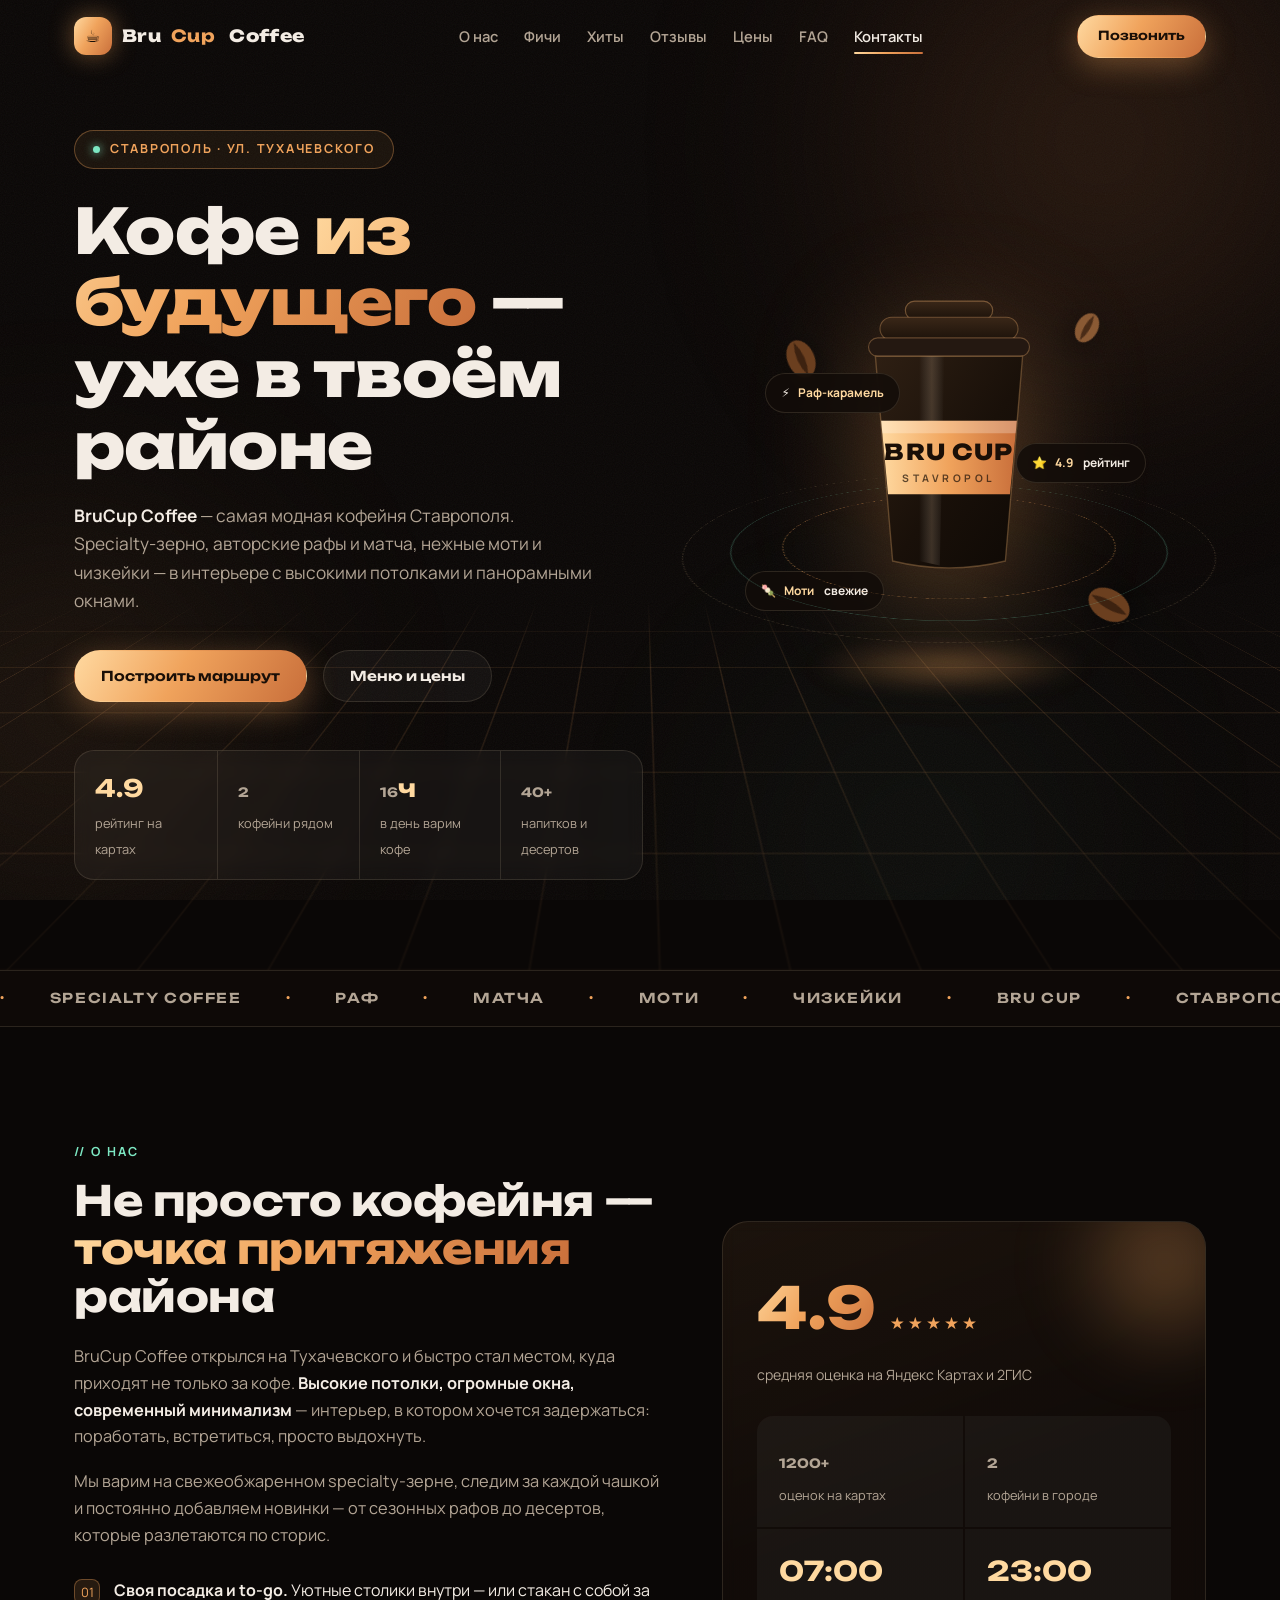
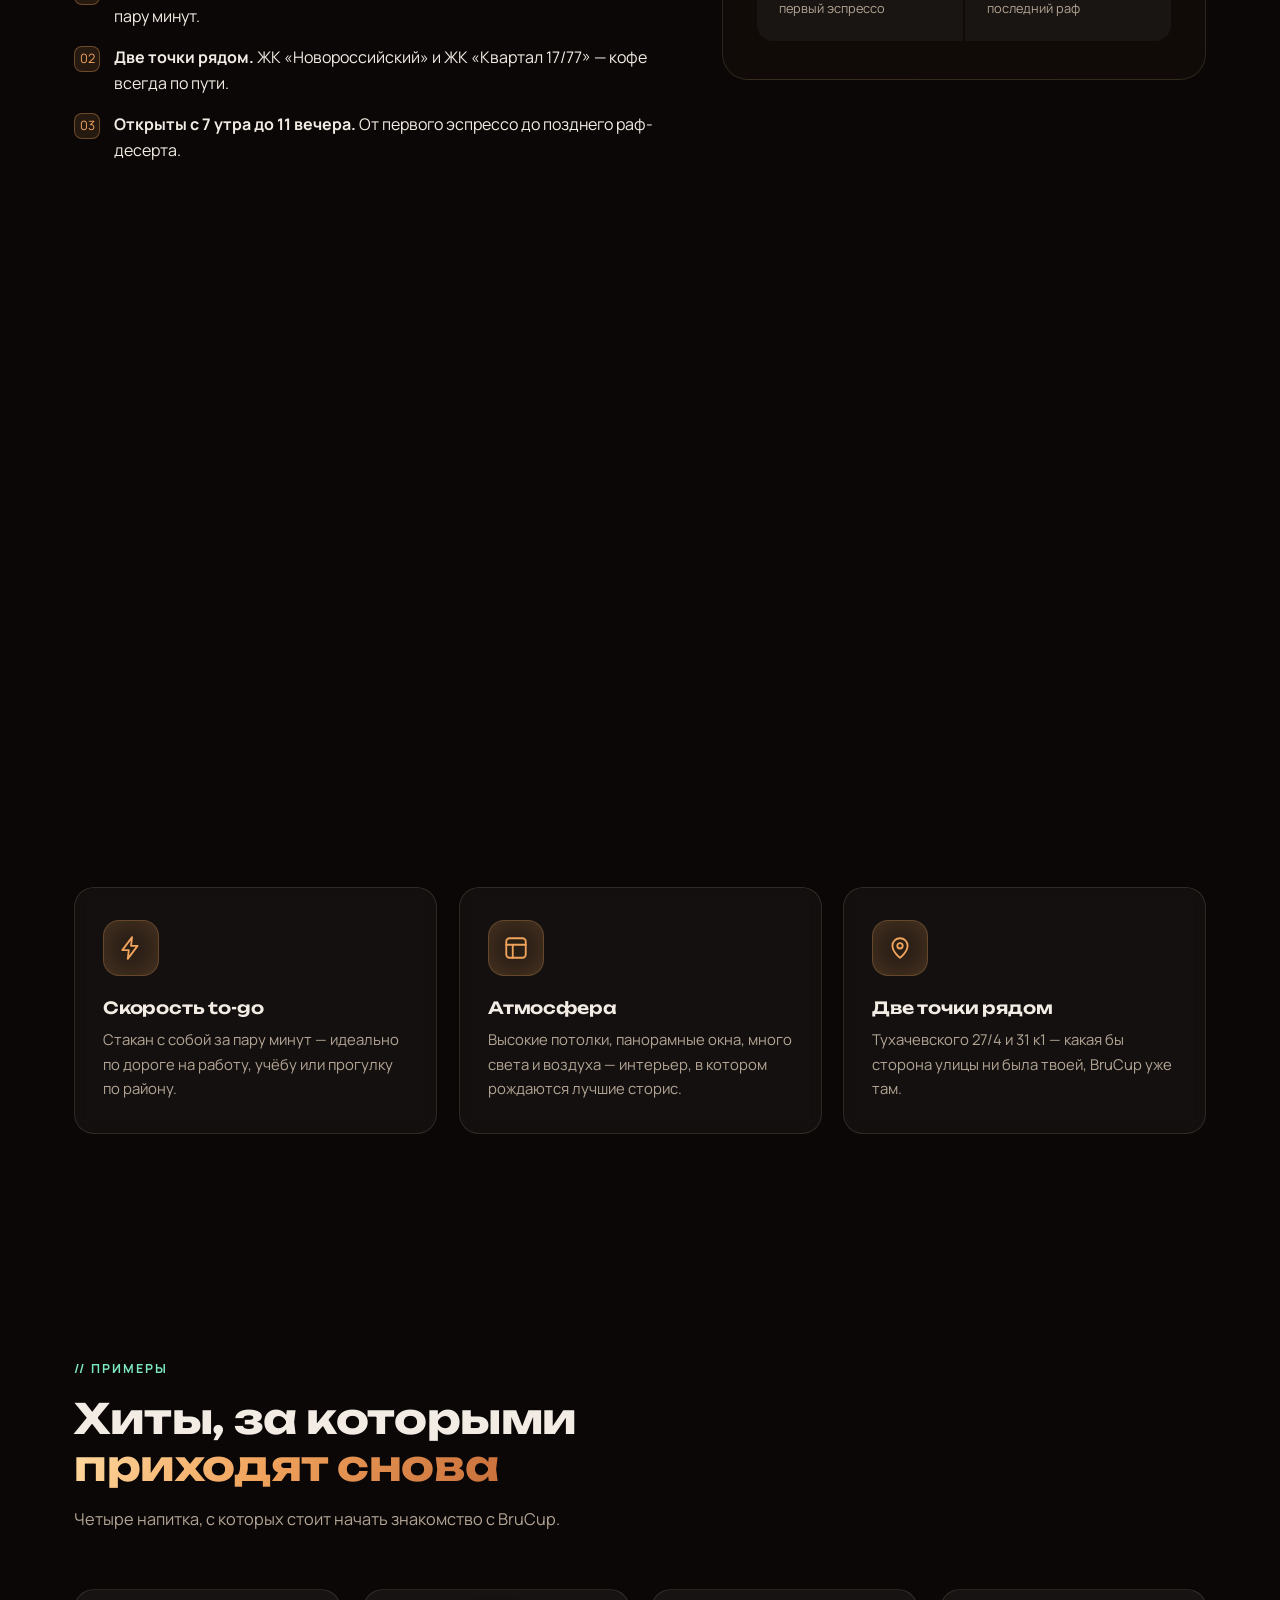
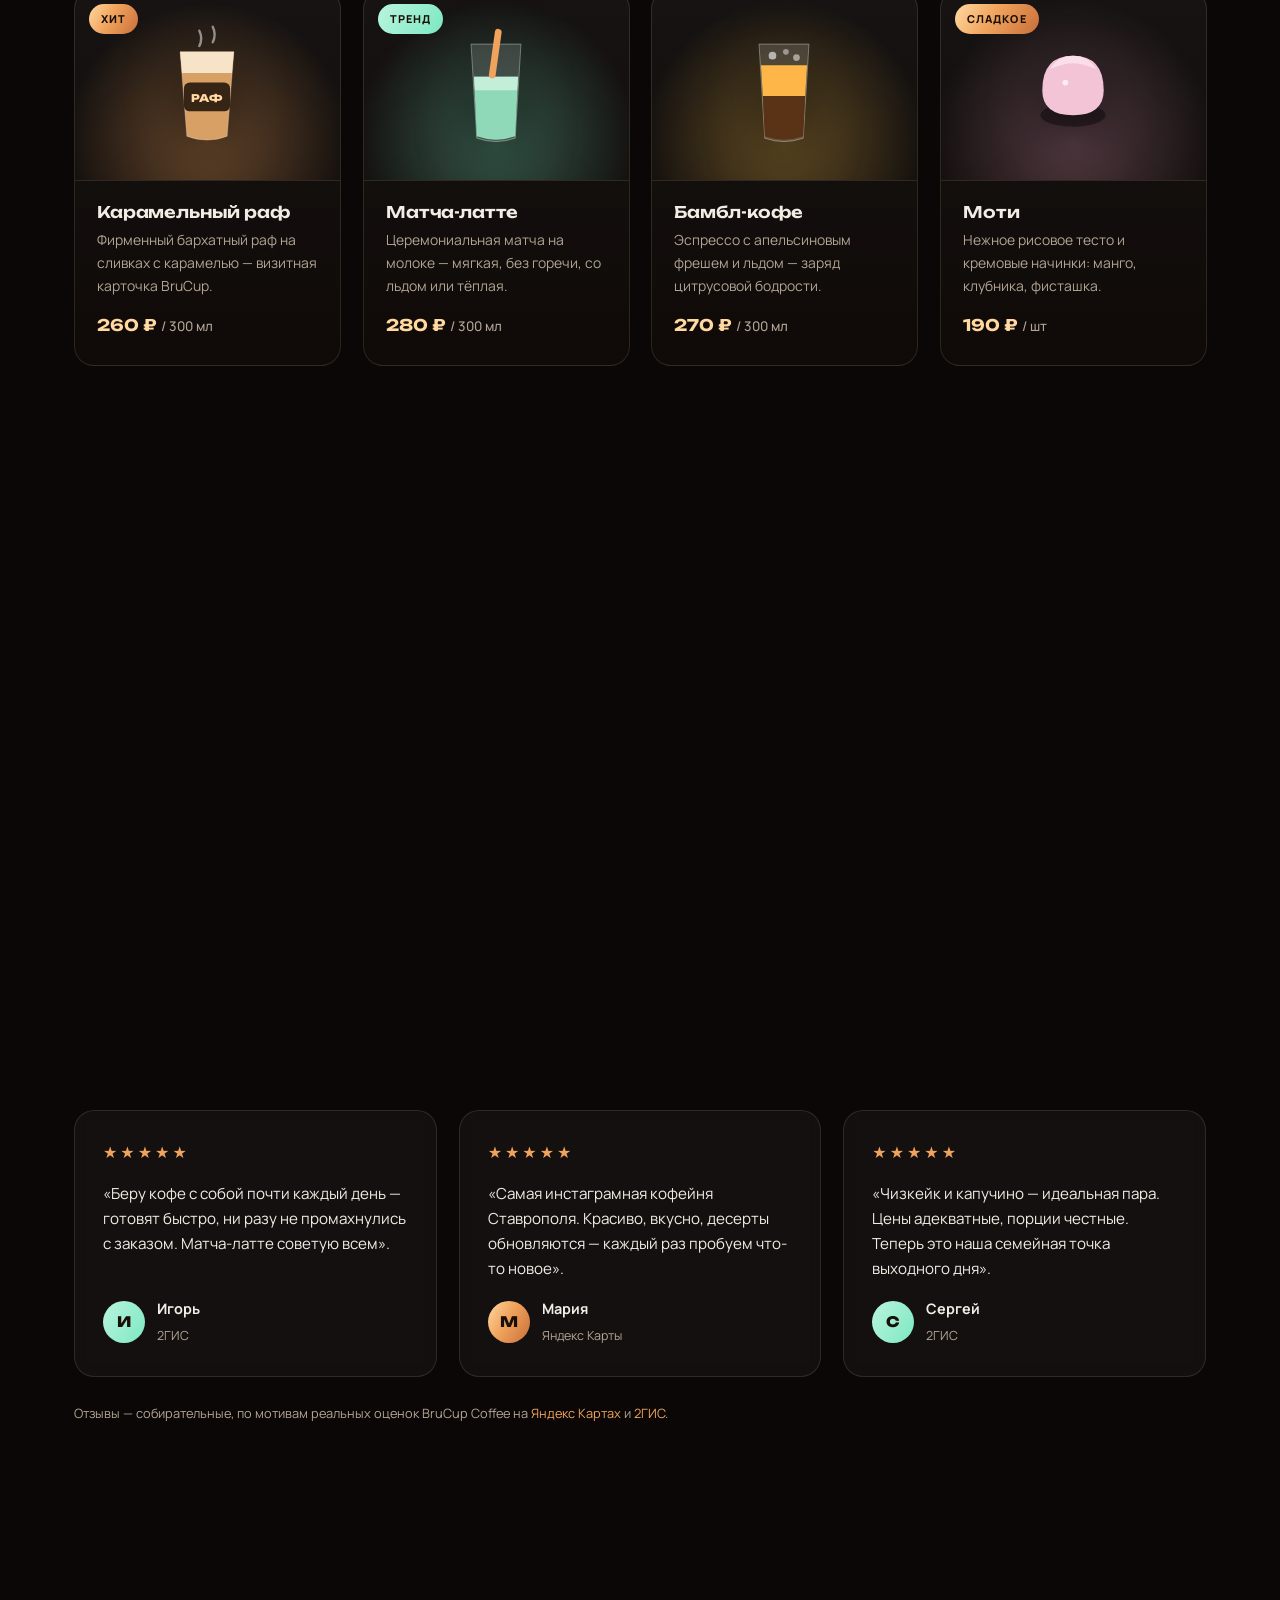
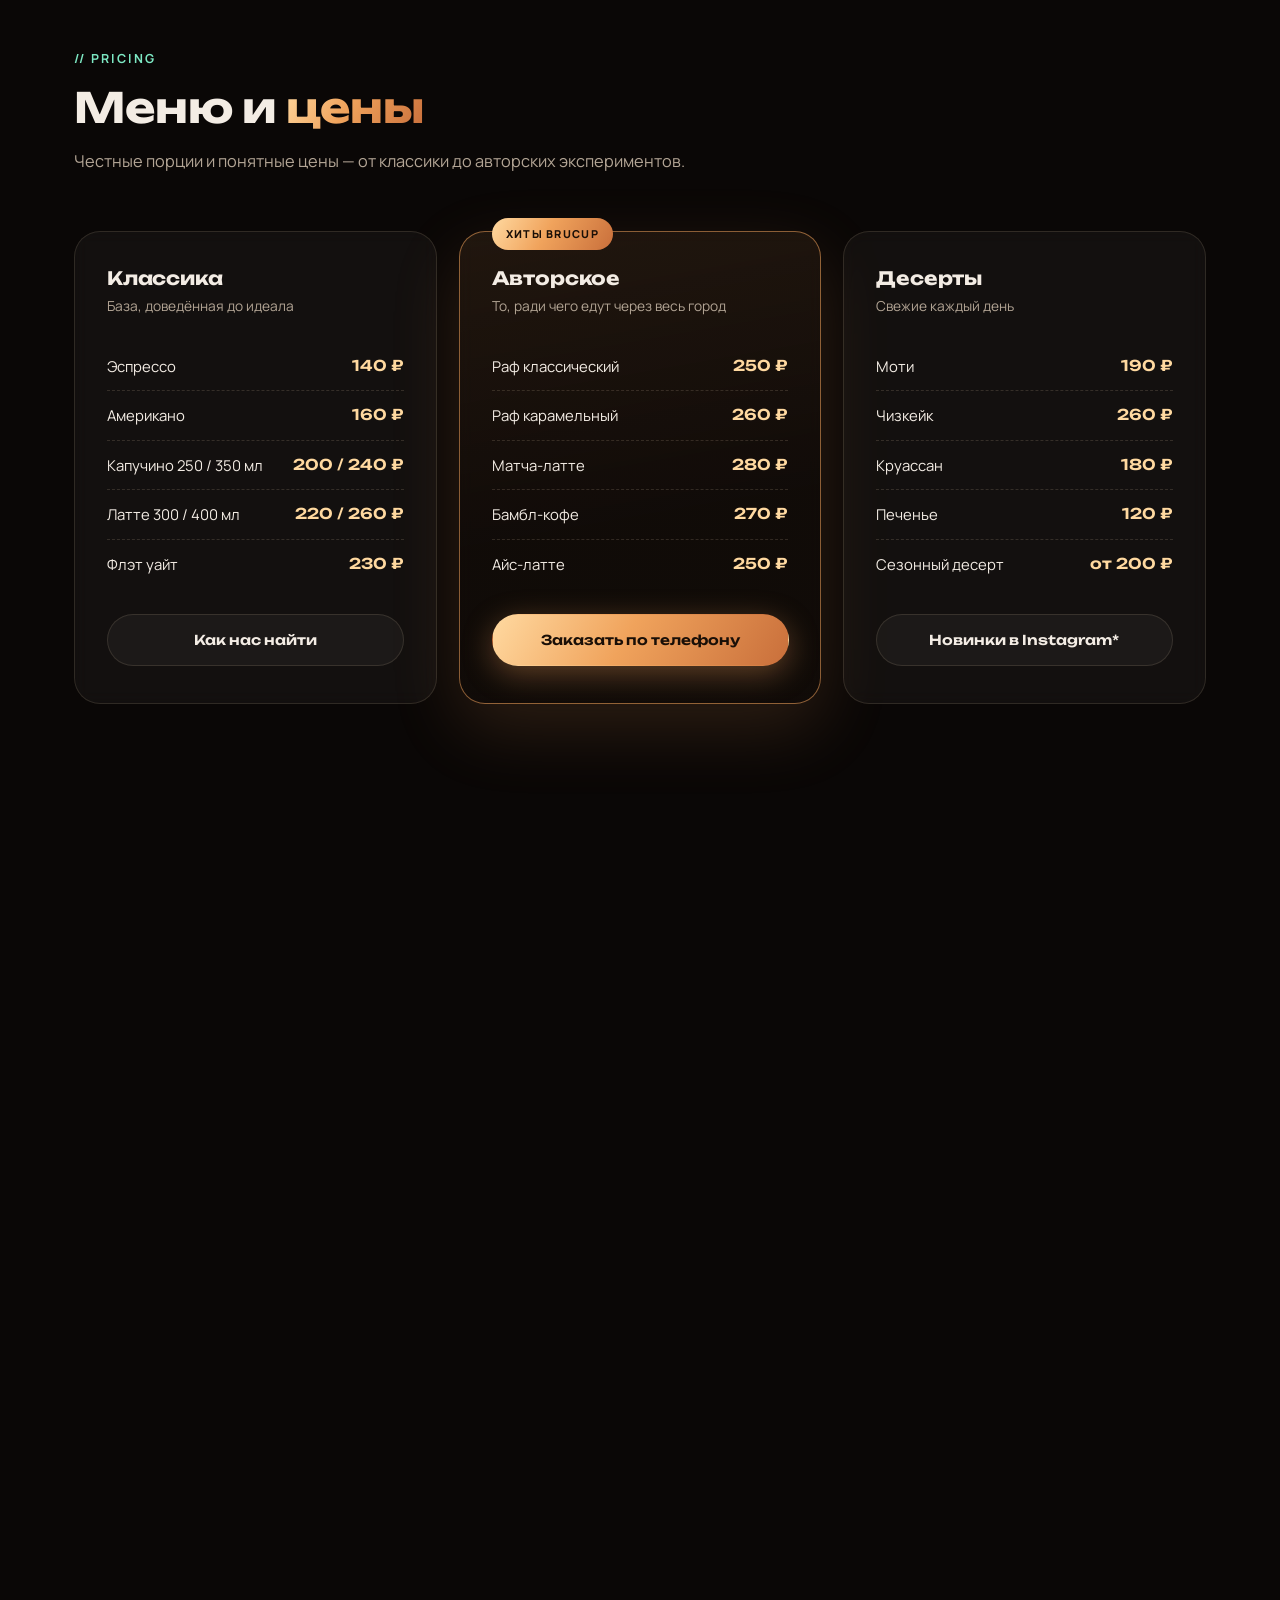
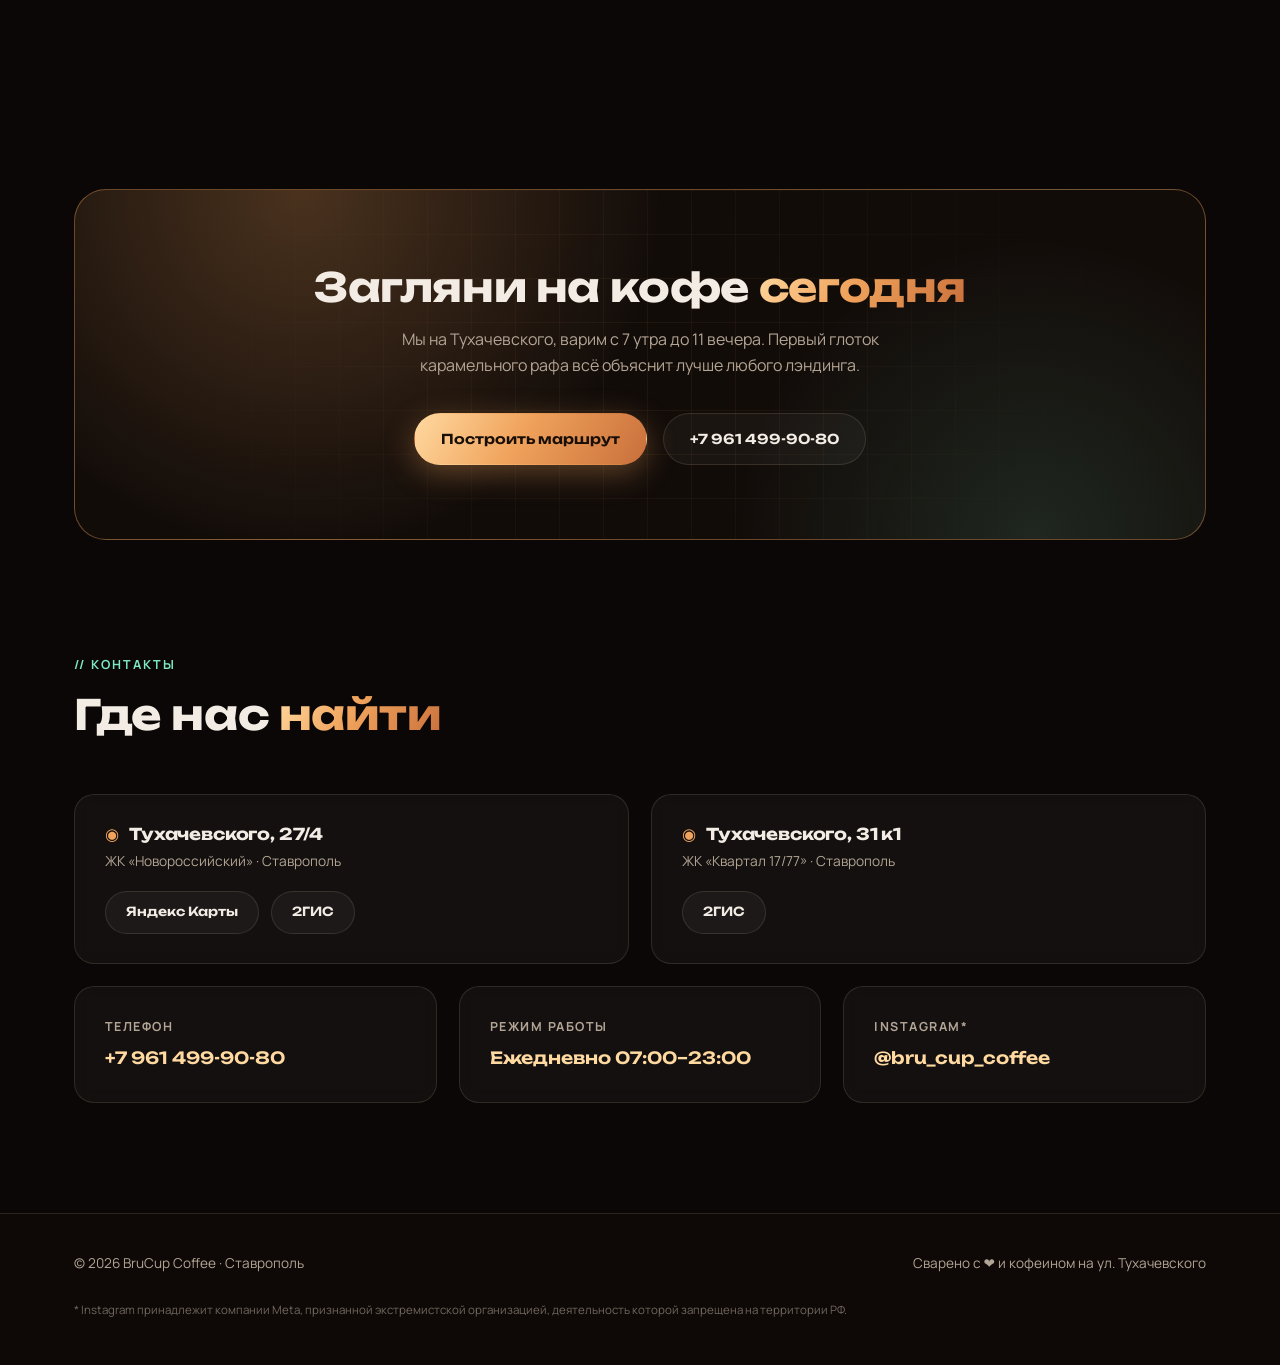
==== brucup/index.html @ 296ffc99 "brucup: add futuristic 3D landing page for BruCup Coffee (Stavropol) Single self-contained HTML (inl" ====
<!DOCTYPE html>
<html lang="ru">
<head>
<meta charset="UTF-8">
<meta name="viewport" content="width=device-width, initial-scale=1.0">
<title>BruCup Coffee — кофейня будущего в Ставрополе</title>
<meta name="description" content="BruCup Coffee — самая модная кофейня Ставрополя. Specialty-кофе, авторские рафы, матча, моти и чизкейки. Две точки на ул. Тухачевского. Ежедневно 07:00–23:00.">
<link rel="preconnect" href="https://fonts.googleapis.com">
<link rel="preconnect" href="https://fonts.gstatic.com" crossorigin>
<link href="https://fonts.googleapis.com/css2?family=Unbounded:wght@400;600;700;800&family=Manrope:wght@400;500;600;700;800&display=swap" rel="stylesheet">
<link rel="icon" href="data:image/svg+xml,%3Csvg xmlns='http://www.w3.org/2000/svg' viewBox='0 0 100 100'%3E%3Ctext y='.9em' font-size='90'%3E☕%3C/text%3E%3C/svg%3E">
<style>
/* ============================================================
   BruCup Coffee · Ставрополь — futuristic 3D landing
   ============================================================ */
:root{
  --bg:#0a0706;
  --bg-2:#120c09;
  --panel:rgba(255,255,255,.04);
  --panel-2:rgba(255,255,255,.07);
  --line:rgba(255,224,190,.12);
  --text:#f3ece4;
  --muted:#b3a595;
  --amber:#f0a35c;
  --amber-soft:#ffd9a0;
  --copper:#c96f3b;
  --mint:#7de8c3;
  --grad:linear-gradient(120deg,#ffd9a0,#f0a35c 45%,#c96f3b);
  --radius:20px;
  --font-display:"Unbounded",system-ui,sans-serif;
  --font-body:"Manrope",system-ui,sans-serif;
}
*{margin:0;padding:0;box-sizing:border-box}
html{scroll-behavior:smooth;scroll-padding-top:84px}
@media (prefers-reduced-motion:reduce){html{scroll-behavior:auto}}
body{
  font-family:var(--font-body);
  background:var(--bg);
  color:var(--text);
  line-height:1.65;
  overflow-x:hidden;
  -webkit-font-smoothing:antialiased;
}
::selection{background:rgba(240,163,92,.35);color:#fff}
img,svg{max-width:100%;display:block}
a{color:inherit;text-decoration:none}
ul{list-style:none}
.container{max-width:1180px;margin:0 auto;padding:0 24px}
h1,h2,h3{font-family:var(--font-display);font-weight:700;line-height:1.15;letter-spacing:-.01em}
.grad-text{background:var(--grad);-webkit-background-clip:text;background-clip:text;color:transparent}

/* ---------- background glows + grain ---------- */
.bg{position:fixed;inset:0;z-index:-2;overflow:hidden;pointer-events:none}
.bg__glow{position:absolute;border-radius:50%;filter:blur(120px);opacity:.5;will-change:transform}
.bg__glow--1{width:640px;height:640px;top:-180px;right:-140px;background:radial-gradient(circle,rgba(201,111,59,.5),transparent 70%)}
.bg__glow--2{width:560px;height:560px;top:48%;left:-220px;background:radial-gradient(circle,rgba(240,163,92,.28),transparent 70%)}
.bg__glow--3{width:520px;height:520px;bottom:-200px;right:8%;background:radial-gradient(circle,rgba(125,232,195,.14),transparent 70%)}
.bg::after{
  content:"";position:absolute;inset:0;opacity:.05;
  background-image:url("data:image/svg+xml,%3Csvg xmlns='http://www.w3.org/2000/svg' width='160' height='160'%3E%3Cfilter id='n'%3E%3CfeTurbulence type='fractalNoise' baseFrequency='.9' numOctaves='2'/%3E%3C/filter%3E%3Crect width='160' height='160' filter='url(%23n)'/%3E%3C/svg%3E");
}

/* ---------- custom cursor ---------- */
.cursor{position:fixed;inset:0;z-index:9999;pointer-events:none;display:none}
.cursor-on .cursor{display:block}
.cursor-on,.cursor-on a,.cursor-on button,.cursor-on summary{cursor:none}
.cursor__dot,.cursor__ring{position:fixed;top:0;left:0;border-radius:50%;will-change:transform}
.cursor__dot{width:8px;height:8px;background:var(--amber-soft);box-shadow:0 0 14px rgba(240,163,92,.9)}
.cursor__ring{width:38px;height:38px;border:1px solid rgba(240,163,92,.55);transition:width .25s,height .25s,border-color .25s}
.cursor.is-hover .cursor__ring{width:58px;height:58px;border-color:var(--mint)}
.cursor.is-down .cursor__ring{width:26px;height:26px}
.cursor.is-hidden{opacity:0}

/* ---------- header ---------- */
.header{
  position:fixed;top:0;left:0;right:0;z-index:100;
  transition:background .3s,border-color .3s,backdrop-filter .3s;
  border-bottom:1px solid transparent;
}
.header.is-stuck{background:rgba(10,7,6,.8);backdrop-filter:blur(14px);border-color:var(--line)}
.header__inner{display:flex;align-items:center;justify-content:space-between;gap:24px;height:72px}
.logo{display:flex;align-items:center;gap:10px;font-family:var(--font-display);font-weight:800;font-size:1.05rem;letter-spacing:.02em}
.logo__mark{
  width:38px;height:38px;border-radius:12px;display:grid;place-items:center;
  background:var(--grad);color:#160d07;font-size:1.05rem;
  box-shadow:0 0 24px rgba(240,163,92,.45);
}
.logo b{color:var(--amber)}
.nav{display:flex;gap:26px;font-size:.92rem;font-weight:600;color:var(--muted)}
.nav a{transition:color .2s;position:relative;padding:6px 0}
.nav a::after{content:"";position:absolute;left:0;bottom:0;width:0;height:2px;background:var(--grad);border-radius:2px;transition:width .25s}
.nav a:hover,.nav a.is-active{color:var(--text)}
.nav a.is-active::after{width:100%}
.header__cta{display:flex;align-items:center;gap:14px}

.btn{
  display:inline-flex;align-items:center;justify-content:center;gap:10px;
  font-family:var(--font-display);font-weight:600;font-size:.85rem;
  padding:14px 26px;border-radius:999px;border:1px solid transparent;
  transition:transform .2s,box-shadow .25s,background .25s,border-color .25s;
  will-change:transform;white-space:nowrap;
}
.btn--primary{background:var(--grad);color:#1a0f07;box-shadow:0 8px 30px rgba(240,163,92,.35)}
.btn--primary:hover{box-shadow:0 12px 44px rgba(240,163,92,.55)}
.btn--ghost{border-color:var(--line);color:var(--text);background:var(--panel)}
.btn--ghost:hover{border-color:rgba(240,163,92,.5);background:var(--panel-2)}
.btn--sm{padding:10px 20px;font-size:.78rem}

/* burger */
.burger{display:none;width:44px;height:44px;border:1px solid var(--line);background:var(--panel);border-radius:12px;flex-direction:column;align-items:center;justify-content:center;gap:5px}
.burger span{width:18px;height:2px;background:var(--text);border-radius:2px;transition:transform .25s,opacity .25s}
.burger[aria-expanded="true"] span:nth-child(1){transform:translateY(7px) rotate(45deg)}
.burger[aria-expanded="true"] span:nth-child(2){opacity:0}
.burger[aria-expanded="true"] span:nth-child(3){transform:translateY(-7px) rotate(-45deg)}
.mobile-menu{
  position:fixed;inset:0;z-index:90;background:rgba(10,7,6,.96);backdrop-filter:blur(18px);
  display:grid;place-items:center;opacity:0;visibility:hidden;transition:opacity .3s,visibility .3s;
}
.mobile-menu.is-open{opacity:1;visibility:visible}
.mobile-menu ul{display:grid;gap:22px;text-align:center}
.mobile-menu a{font-family:var(--font-display);font-size:1.35rem;font-weight:600}
.mobile-menu a:hover{color:var(--amber)}

/* ---------- hero ---------- */
.hero{position:relative;min-height:100svh;display:flex;align-items:center;padding:130px 0 90px;overflow:hidden}
.hero::after{ /* perspective grid floor */
  content:"";position:absolute;left:50%;bottom:-6%;width:200%;height:44%;z-index:-1;
  transform:translateX(-50%) perspective(520px) rotateX(62deg);transform-origin:top center;
  background-image:
    linear-gradient(rgba(240,163,92,.16) 1px,transparent 1px),
    linear-gradient(90deg,rgba(240,163,92,.16) 1px,transparent 1px);
  background-size:56px 56px;
  -webkit-mask-image:linear-gradient(to bottom,transparent,#000 30%,transparent 95%);
  mask-image:linear-gradient(to bottom,transparent,#000 30%,transparent 95%);
}
.hero__grid{display:grid;grid-template-columns:1.05fr .95fr;gap:48px;align-items:center}
.eyebrow{
  display:inline-flex;align-items:center;gap:10px;
  font-size:.78rem;font-weight:700;letter-spacing:.14em;text-transform:uppercase;color:var(--amber);
  border:1px solid rgba(240,163,92,.35);border-radius:999px;padding:8px 18px;background:rgba(240,163,92,.07);
}
.eyebrow::before{content:"";width:7px;height:7px;border-radius:50%;background:var(--mint);box-shadow:0 0 10px var(--mint);animation:pulse 2s infinite}
@keyframes pulse{50%{opacity:.35}}
.hero h1{font-size:clamp(2.2rem,5.2vw,3.9rem);margin:26px 0 20px;font-weight:800}
.hero__lead{font-size:1.08rem;color:var(--muted);max-width:520px}
.hero__lead b{color:var(--text)}
.hero__actions{display:flex;flex-wrap:wrap;gap:16px;margin-top:34px}
.hero__stats{display:flex;flex-wrap:wrap;gap:0;margin-top:48px;border:1px solid var(--line);border-radius:var(--radius);background:var(--panel);backdrop-filter:blur(8px);overflow:hidden}
.hero__stat{flex:1 1 120px;padding:18px 20px;border-left:1px solid var(--line)}
.hero__stat:first-child{border-left:0}
.hero__stat b{display:block;font-family:var(--font-display);font-size:1.5rem;font-weight:700;color:var(--amber-soft)}
.hero__stat span{font-size:.8rem;color:var(--muted)}

/* ---------- 3D scene ---------- */
.scene{position:relative;height:520px;perspective:1100px;display:grid;place-items:center}
.scene__inner{position:relative;width:340px;height:440px;transform-style:preserve-3d;transition:transform .35s ease-out;will-change:transform}
.orbit{position:absolute;left:50%;top:58%;border-radius:50%;transform-style:preserve-3d;pointer-events:none}
.orbit--1{width:330px;height:330px;margin:-165px;border:1px dashed rgba(240,163,92,.5);transform:rotateX(74deg);animation:spin 14s linear infinite}
.orbit--2{width:430px;height:430px;margin:-215px;border:1px solid rgba(125,232,195,.25);transform:rotateX(74deg);animation:spin 22s linear infinite reverse}
.orbit--3{width:520px;height:520px;margin:-260px;border:1px dashed rgba(255,217,160,.18);transform:rotateX(74deg);animation:spin 30s linear infinite}
@keyframes spin{to{transform:rotateX(74deg) rotate(360deg)}}
.orbit i{position:absolute;top:-4px;left:50%;width:9px;height:9px;border-radius:50%;background:var(--amber);box-shadow:0 0 14px rgba(240,163,92,.9)}
.orbit--2 i{background:var(--mint);box-shadow:0 0 14px rgba(125,232,195,.9)}
.cup{position:relative;z-index:2;width:230px;margin:0 auto;animation:floaty 5.5s ease-in-out infinite;filter:drop-shadow(0 34px 60px rgba(240,163,92,.35))}
@keyframes floaty{0%,100%{transform:translateY(0) rotate(-1.5deg)}50%{transform:translateY(-20px) rotate(1.5deg)}}
.scene__floor{position:absolute;left:50%;bottom:36px;width:280px;height:46px;transform:translateX(-50%);border-radius:50%;background:radial-gradient(ellipse at center,rgba(240,163,92,.4),transparent 70%);filter:blur(10px);animation:floorPulse 5.5s ease-in-out infinite}
@keyframes floorPulse{0%,100%{transform:translateX(-50%) scale(1);opacity:.9}50%{transform:translateX(-50%) scale(.82);opacity:.55}}
.steam{position:absolute;left:50%;top:26px;z-index:3;pointer-events:none}
.steam span{
  position:absolute;left:0;bottom:0;width:12px;height:12px;border-radius:50%;
  background:radial-gradient(circle,rgba(125,232,195,.85),rgba(125,232,195,0) 70%);
  filter:blur(2px);opacity:0;animation:steam 3.6s ease-in-out infinite;
}
.steam span:nth-child(2){left:-20px;animation-delay:1.2s;animation-duration:4.2s}
.steam span:nth-child(3){left:18px;animation-delay:2.1s;animation-duration:3.2s}
@keyframes steam{
  0%{transform:translateY(0) scale(.6);opacity:0}
  25%{opacity:.9}
  100%{transform:translateY(-90px) translateX(10px) scale(1.8);opacity:0}
}
.bean{position:absolute;z-index:3;width:30px;filter:drop-shadow(0 8px 16px rgba(0,0,0,.6));animation:beanFloat 6s ease-in-out infinite}
.bean--1{top:12%;left:2%;animation-delay:.4s;transform:rotate(-24deg)}
.bean--2{top:6%;right:6%;width:24px;animation-delay:1.6s;transform:rotate(30deg)}
.bean--3{bottom:22%;right:-2%;width:34px;animation-delay:2.8s;transform:rotate(-60deg)}
@keyframes beanFloat{0%,100%{translate:0 0}50%{translate:0 -16px}}
.scene__chip{
  position:absolute;z-index:4;display:flex;align-items:center;gap:8px;
  font-size:.75rem;font-weight:700;padding:9px 15px;border-radius:999px;
  background:rgba(18,12,9,.85);border:1px solid var(--line);backdrop-filter:blur(8px);
  animation:floaty 6.5s ease-in-out infinite;
}
.scene__chip--1{top:20%;left:-4%;animation-delay:.8s}
.scene__chip--2{bottom:26%;left:-10%;animation-delay:2s}
.scene__chip--3{top:36%;right:-8%;animation-delay:3s}
.scene__chip b{color:var(--amber-soft)}

/* ---------- marquee ---------- */
.marquee{border-block:1px solid var(--line);background:rgba(18,12,9,.6);overflow:hidden;padding:16px 0}
.marquee__track{display:flex;gap:44px;width:max-content;animation:marquee 26s linear infinite;font-family:var(--font-display);font-size:.85rem;font-weight:600;letter-spacing:.12em;text-transform:uppercase;color:var(--muted);white-space:nowrap}
.marquee__track span b{color:var(--amber);margin-right:44px}
@keyframes marquee{to{transform:translateX(-50%)}}
@media (prefers-reduced-motion:reduce){
  .marquee__track,.cup,.orbit,.steam span,.bean,.scene__chip,.scene__floor{animation:none}
}

/* ---------- sections ---------- */
.section{padding:110px 0;position:relative}
.section__head{max-width:680px;margin-bottom:56px}
.section__tag{font-size:.78rem;font-weight:700;letter-spacing:.16em;text-transform:uppercase;color:var(--mint)}
.section__head h2{font-size:clamp(1.7rem,3.4vw,2.6rem);margin:14px 0 16px}
.section__head p{color:var(--muted);font-size:1.02rem}

.reveal{opacity:0;transform:translateY(28px);transition:opacity .7s ease,transform .7s ease}
.reveal.is-in{opacity:1;transform:none}

/* ---------- about ---------- */
.about__grid{display:grid;grid-template-columns:1.1fr .9fr;gap:56px;align-items:center}
.about__text p{color:var(--muted);margin-bottom:18px;font-size:1.02rem}
.about__text p b{color:var(--text)}
.about__points{display:grid;gap:14px;margin-top:28px}
.about__points li{display:flex;gap:14px;align-items:flex-start}
.about__points .dot{flex:none;width:26px;height:26px;margin-top:2px;border-radius:8px;display:grid;place-items:center;background:rgba(240,163,92,.12);border:1px solid rgba(240,163,92,.35);color:var(--amber);font-size:.8rem}
.about__panel{
  position:relative;border:1px solid var(--line);border-radius:26px;padding:38px 34px;
  background:linear-gradient(160deg,rgba(240,163,92,.08),rgba(18,12,9,.9) 55%);
  backdrop-filter:blur(8px);overflow:hidden;
}
.about__panel::before{content:"";position:absolute;top:-70px;right:-70px;width:220px;height:220px;border-radius:50%;background:radial-gradient(circle,rgba(240,163,92,.35),transparent 70%);filter:blur(30px)}
.about__rating{display:flex;align-items:baseline;gap:14px;margin-bottom:8px}
.about__rating b{font-family:var(--font-display);font-size:3.6rem;font-weight:800;background:var(--grad);-webkit-background-clip:text;background-clip:text;color:transparent}
.stars{color:var(--amber);letter-spacing:3px;font-size:1.05rem}
.about__rating-note{color:var(--muted);font-size:.88rem;margin-bottom:30px}
.about__stats{display:grid;grid-template-columns:1fr 1fr;gap:2px;border-radius:16px;overflow:hidden}
.about__stat{background:rgba(255,255,255,.04);padding:20px 22px}
.about__stat b{display:block;font-family:var(--font-display);font-size:1.7rem;font-weight:700;color:var(--amber-soft)}
.about__stat span{font-size:.8rem;color:var(--muted)}

/* ---------- features ---------- */
.features__grid{display:grid;grid-template-columns:repeat(3,1fr);gap:22px}
.fcard{
  position:relative;border:1px solid var(--line);border-radius:var(--radius);
  padding:32px 28px;background:var(--panel);backdrop-filter:blur(8px);
  transition:transform .25s ease,border-color .25s,box-shadow .25s;will-change:transform;overflow:hidden;
}
.fcard::after{content:"";position:absolute;inset:0;background:radial-gradient(400px circle at var(--mx,50%) var(--my,50%),rgba(240,163,92,.09),transparent 60%);opacity:0;transition:opacity .3s;pointer-events:none}
.fcard:hover{border-color:rgba(240,163,92,.45);box-shadow:0 18px 50px rgba(0,0,0,.45)}
.fcard:hover::after{opacity:1}
.fcard__icon{
  width:56px;height:56px;border-radius:16px;display:grid;place-items:center;margin-bottom:22px;
  background:rgba(240,163,92,.1);border:1px solid rgba(240,163,92,.3);
  box-shadow:0 0 26px rgba(240,163,92,.18) inset;
}
.fcard__icon svg{width:26px;height:26px;stroke:var(--amber);fill:none;stroke-width:1.7;stroke-linecap:round;stroke-linejoin:round}
.fcard h3{font-size:1.05rem;margin-bottom:10px;font-weight:600}
.fcard p{color:var(--muted);font-size:.93rem}

/* ---------- showcase (примеры) ---------- */
.show__grid{display:grid;grid-template-columns:repeat(4,1fr);gap:22px}
.dcard{
  position:relative;border:1px solid var(--line);border-radius:var(--radius);overflow:hidden;
  background:linear-gradient(180deg,rgba(255,255,255,.05),rgba(18,12,9,.7));
  transition:transform .25s ease,border-color .25s,box-shadow .25s;will-change:transform;
}
.dcard:hover{border-color:rgba(240,163,92,.5);box-shadow:0 24px 60px rgba(0,0,0,.5)}
.dcard__art{position:relative;height:190px;display:grid;place-items:center;overflow:hidden}
.dcard__art::before{content:"";position:absolute;inset:0;background:radial-gradient(circle at 50% 80%,var(--tone,rgba(240,163,92,.35)),transparent 70%)}
.dcard__art svg{position:relative;width:96px;transition:transform .35s ease;filter:drop-shadow(0 16px 26px rgba(0,0,0,.55))}
.dcard:hover .dcard__art svg{transform:translateY(-8px) scale(1.06) rotate(-2deg)}
.dcard__badge{position:absolute;top:14px;left:14px;font-size:.68rem;font-weight:800;letter-spacing:.1em;text-transform:uppercase;padding:6px 12px;border-radius:999px;background:var(--grad);color:#1a0f07}
.dcard__badge--mint{background:linear-gradient(120deg,#b9f5de,#7de8c3);}
.dcard__body{padding:22px 22px 26px;border-top:1px solid var(--line)}
.dcard__body h3{font-size:1rem;margin-bottom:8px;font-weight:600}
.dcard__body p{color:var(--muted);font-size:.87rem;min-height:64px}
.dcard__price{margin-top:14px;font-family:var(--font-display);font-weight:700;color:var(--amber-soft)}
.dcard__price small{color:var(--muted);font-family:var(--font-body);font-weight:500}

/* ---------- reviews ---------- */
.reviews__grid{display:grid;grid-template-columns:repeat(3,1fr);gap:22px}
.rcard{
  border:1px solid var(--line);border-radius:var(--radius);padding:28px;
  background:var(--panel);backdrop-filter:blur(8px);display:flex;flex-direction:column;gap:16px;
  transition:transform .25s ease,border-color .25s;
}
.rcard:hover{border-color:rgba(125,232,195,.4)}
.rcard__stars{color:var(--amber);letter-spacing:3px}
.rcard__text{color:var(--text);font-size:.95rem;flex:1}
.rcard__meta{display:flex;align-items:center;gap:12px}
.rcard__ava{width:42px;height:42px;border-radius:50%;display:grid;place-items:center;font-weight:800;font-family:var(--font-display);font-size:.9rem;background:var(--grad);color:#1a0f07}
.rcard__ava--mint{background:linear-gradient(120deg,#b9f5de,#7de8c3)}
.rcard__meta b{display:block;font-size:.9rem}
.rcard__meta span{font-size:.78rem;color:var(--muted)}
.reviews__note{margin-top:26px;font-size:.8rem;color:var(--muted)}

/* ---------- pricing ---------- */
.prices__grid{display:grid;grid-template-columns:repeat(3,1fr);gap:22px;align-items:stretch}
.pcard{
  position:relative;border:1px solid var(--line);border-radius:26px;padding:36px 32px;
  background:var(--panel);backdrop-filter:blur(8px);display:flex;flex-direction:column;
  transition:transform .25s ease,border-color .25s,box-shadow .25s;
}
.pcard--hot{border-color:rgba(240,163,92,.55);background:linear-gradient(170deg,rgba(240,163,92,.1),rgba(18,12,9,.85) 60%);box-shadow:0 24px 70px rgba(240,163,92,.15)}
.pcard__flag{position:absolute;top:-14px;left:32px;font-size:.68rem;font-weight:800;letter-spacing:.12em;text-transform:uppercase;padding:7px 14px;border-radius:999px;background:var(--grad);color:#1a0f07}
.pcard h3{font-size:1.15rem;margin-bottom:6px}
.pcard__sub{color:var(--muted);font-size:.86rem;margin-bottom:24px}
.pcard ul{display:grid;gap:0;flex:1}
.pcard li{display:flex;justify-content:space-between;gap:16px;padding:12px 0;border-bottom:1px dashed rgba(255,224,190,.14);font-size:.93rem}
.pcard li:last-child{border-bottom:0}
.pcard li b{font-family:var(--font-display);font-weight:600;color:var(--amber-soft);white-space:nowrap}
.pcard .btn{margin-top:26px;width:100%}
.prices__note{margin-top:26px;font-size:.8rem;color:var(--muted)}

/* ---------- FAQ ---------- */
.faq{max-width:820px;margin:0 auto}
.faq details{border:1px solid var(--line);border-radius:18px;background:var(--panel);margin-bottom:14px;overflow:hidden;transition:border-color .25s}
.faq details[open]{border-color:rgba(240,163,92,.45)}
.faq summary{
  list-style:none;display:flex;justify-content:space-between;align-items:center;gap:18px;
  padding:22px 26px;font-weight:700;font-size:1rem;cursor:pointer;
}
.faq summary::-webkit-details-marker{display:none}
.faq summary::after{
  content:"+";flex:none;width:32px;height:32px;border-radius:10px;display:grid;place-items:center;
  border:1px solid var(--line);color:var(--amber);font-family:var(--font-display);transition:transform .25s;
}
.faq details[open] summary::after{transform:rotate(45deg)}
.faq .faq__a{padding:0 26px 24px;color:var(--muted);font-size:.95rem}
.faq .faq__a a{color:var(--amber);border-bottom:1px dashed rgba(240,163,92,.5)}

/* ---------- CTA banner ---------- */
.cta{padding:0 0 110px}
.cta__box{
  position:relative;border-radius:32px;overflow:hidden;padding:74px 40px;text-align:center;
  border:1px solid rgba(240,163,92,.4);
  background:
    radial-gradient(600px circle at 20% 0%,rgba(240,163,92,.25),transparent 60%),
    radial-gradient(500px circle at 85% 100%,rgba(125,232,195,.12),transparent 60%),
    var(--bg-2);
}
.cta__box::after{
  content:"";position:absolute;inset:0;pointer-events:none;
  background-image:linear-gradient(rgba(240,163,92,.07) 1px,transparent 1px),linear-gradient(90deg,rgba(240,163,92,.07) 1px,transparent 1px);
  background-size:44px 44px;
  -webkit-mask-image:radial-gradient(circle at center,#000,transparent 80%);
  mask-image:radial-gradient(circle at center,#000,transparent 80%);
}
.cta__box h2{font-size:clamp(1.6rem,3.4vw,2.5rem);margin-bottom:16px}
.cta__box p{color:var(--muted);max-width:520px;margin:0 auto 34px}
.cta__actions{display:flex;flex-wrap:wrap;justify-content:center;gap:16px;position:relative;z-index:1}

/* ---------- contacts ---------- */
.contacts__grid{display:grid;grid-template-columns:repeat(2,1fr);gap:22px;margin-bottom:22px}
.ccard{border:1px solid var(--line);border-radius:var(--radius);padding:30px;background:var(--panel);backdrop-filter:blur(8px)}
.ccard h3{font-size:1.02rem;margin-bottom:6px;display:flex;align-items:center;gap:10px}
.ccard h3 .pin{color:var(--amber)}
.ccard .ccard__sub{color:var(--muted);font-size:.86rem;margin-bottom:18px}
.ccard__links{display:flex;flex-wrap:wrap;gap:12px}
.contacts__row{display:grid;grid-template-columns:repeat(3,1fr);gap:22px}
.ccard--mini{display:flex;flex-direction:column;gap:6px}
.ccard--mini span{font-size:.78rem;letter-spacing:.12em;text-transform:uppercase;color:var(--muted);font-weight:700}
.ccard--mini a,.ccard--mini b{font-family:var(--font-display);font-size:1.05rem;font-weight:600;color:var(--amber-soft);transition:color .2s}
.ccard--mini a:hover{color:var(--mint)}

/* ---------- footer ---------- */
.footer{border-top:1px solid var(--line);padding:38px 0 46px;background:rgba(18,12,9,.6)}
.footer__inner{display:flex;flex-wrap:wrap;justify-content:space-between;align-items:center;gap:18px;font-size:.85rem;color:var(--muted)}
.footer__note{width:100%;font-size:.72rem;color:rgba(179,165,149,.6);margin-top:8px}

/* ---------- responsive ---------- */
@media (max-width:1024px){
  .hero__grid{grid-template-columns:1fr;gap:12px}
  .scene{height:440px;order:-1}
  .scene__inner{width:300px;height:400px}
  .features__grid{grid-template-columns:repeat(2,1fr)}
  .show__grid{grid-template-columns:repeat(2,1fr)}
  .about__grid{grid-template-columns:1fr;gap:40px}
  .reviews__grid,.prices__grid{grid-template-columns:1fr 1fr}
}
@media (max-width:760px){
  .nav,.header__cta .btn{display:none}
  .burger{display:flex}
  .section{padding:80px 0}
  .hero{padding-top:110px}
  .hero__stats{flex-direction:column}
  .hero__stat{border-left:0;border-top:1px solid var(--line)}
  .hero__stat:first-child{border-top:0}
  .features__grid,.show__grid,.reviews__grid,.prices__grid,.contacts__grid,.contacts__row{grid-template-columns:1fr}
  .scene__chip--2{left:0}
  .scene__chip--3{right:0}
}
</style>
</head>
<body>

<!-- background -->
<div class="bg" aria-hidden="true">
  <div class="bg__glow bg__glow--1"></div>
  <div class="bg__glow bg__glow--2"></div>
  <div class="bg__glow bg__glow--3"></div>
</div>

<!-- custom cursor -->
<div class="cursor is-hidden" aria-hidden="true">
  <div class="cursor__ring"></div>
  <div class="cursor__dot"></div>
</div>

<!-- ================= HEADER ================= -->
<header class="header">
  <div class="container header__inner">
    <a href="#hero" class="logo"><span class="logo__mark">☕</span>Bru<b>Cup</b>&nbsp;Coffee</a>
    <nav class="nav" aria-label="Основная навигация">
      <a href="#about">О нас</a>
      <a href="#features">Фичи</a>
      <a href="#showcase">Хиты</a>
      <a href="#reviews">Отзывы</a>
      <a href="#prices">Цены</a>
      <a href="#faq">FAQ</a>
      <a href="#contacts">Контакты</a>
    </nav>
    <div class="header__cta">
      <a class="btn btn--primary btn--sm" href="tel:+79614999080" data-magnetic>Позвонить</a>
      <button class="burger" id="burger" aria-expanded="false" aria-controls="mobileMenu" aria-label="Меню">
        <span></span><span></span><span></span>
      </button>
    </div>
  </div>
</header>

<!-- mobile menu -->
<div class="mobile-menu" id="mobileMenu" aria-hidden="true">
  <ul>
    <li><a href="#about">О нас</a></li>
    <li><a href="#features">Фичи</a></li>
    <li><a href="#showcase">Хиты</a></li>
    <li><a href="#reviews">Отзывы</a></li>
    <li><a href="#prices">Цены</a></li>
    <li><a href="#faq">FAQ</a></li>
    <li><a href="#contacts">Контакты</a></li>
    <li><a class="btn btn--primary" href="tel:+79614999080">Позвонить</a></li>
  </ul>
</div>

<!-- ================= HERO ================= -->
<section class="hero" id="hero">
  <div class="container hero__grid">
    <div>
      <span class="eyebrow">Ставрополь · ул. Тухачевского</span>
      <h1>Кофе <span class="grad-text">из будущего</span> — уже в твоём районе</h1>
      <p class="hero__lead">
        <b>BruCup Coffee</b> — самая модная кофейня Ставрополя. Specialty-зерно,
        авторские рафы и матча, нежные моти и чизкейки — в интерьере с высокими
        потолками и панорамными окнами.
      </p>
      <div class="hero__actions">
        <a class="btn btn--primary" href="https://yandex.ru/maps/org/bru_cup_coffee/5981794537/" target="_blank" rel="noopener" data-magnetic>Построить маршрут</a>
        <a class="btn btn--ghost" href="#prices" data-magnetic>Меню и цены</a>
      </div>
      <div class="hero__stats">
        <div class="hero__stat"><b>4.9</b><span>рейтинг на картах</span></div>
        <div class="hero__stat"><b><span data-count="2"></span></b><span>кофейни рядом</span></div>
        <div class="hero__stat"><b><span data-count="16"></span>ч</b><span>в день варим кофе</span></div>
        <div class="hero__stat"><b><span data-count="40" data-suffix="+"></span></b><span>напитков и десертов</span></div>
      </div>
    </div>

    <!-- 3D scene -->
    <div class="scene" id="scene" aria-hidden="true">
      <div class="scene__inner" id="sceneInner">
        <div class="orbit orbit--1"><i></i></div>
        <div class="orbit orbit--2"><i></i></div>
        <div class="orbit orbit--3"></div>

        <div class="steam"><span></span><span></span><span></span></div>

        <div class="cup">
          <svg viewBox="0 0 200 260" xmlns="http://www.w3.org/2000/svg">
            <defs>
              <linearGradient id="gLid" x1="0" y1="0" x2="0" y2="1">
                <stop offset="0" stop-color="#3a2718"/>
                <stop offset="1" stop-color="#1c120a"/>
              </linearGradient>
              <linearGradient id="gBody" x1="0" y1="0" x2="1" y2="1">
                <stop offset="0" stop-color="#2e1f13"/>
                <stop offset=".55" stop-color="#191009"/>
                <stop offset="1" stop-color="#0e0905"/>
              </linearGradient>
              <linearGradient id="gSleeve" x1="0" y1="0" x2="1" y2="0">
                <stop offset="0" stop-color="#ffd9a0"/>
                <stop offset=".5" stop-color="#f0a35c"/>
                <stop offset="1" stop-color="#c96f3b"/>
              </linearGradient>
              <linearGradient id="gShine" x1="0" y1="0" x2="1" y2="0">
                <stop offset="0" stop-color="rgba(255,255,255,0)"/>
                <stop offset=".5" stop-color="rgba(255,224,190,.28)"/>
                <stop offset="1" stop-color="rgba(255,255,255,0)"/>
              </linearGradient>
            </defs>
            <!-- sip lid top -->
            <rect x="62" y="14" width="76" height="16" rx="8" fill="url(#gLid)" stroke="rgba(255,190,120,.35)" stroke-width="1"/>
            <!-- lid -->
            <rect x="40" y="28" width="120" height="20" rx="10" fill="url(#gLid)" stroke="rgba(255,190,120,.3)" stroke-width="1"/>
            <rect x="30" y="46" width="140" height="16" rx="8" fill="#241811" stroke="rgba(255,190,120,.3)" stroke-width="1"/>
            <!-- body -->
            <path d="M36 62 L164 62 L149 240 Q100 252 51 240 Z" fill="url(#gBody)" stroke="rgba(255,190,120,.28)" stroke-width="1.2"/>
            <!-- vertical shine -->
            <path d="M74 62 L96 62 L92 244 L74 240 Z" fill="url(#gShine)" opacity=".6"/>
            <!-- sleeve -->
            <path d="M41 118 L159 118 L153 182 L47 182 Z" fill="url(#gSleeve)"/>
            <path d="M41 118 L159 118 L158 129 L42 129 Z" fill="rgba(255,255,255,.25)"/>
            <text x="100" y="152" text-anchor="middle" font-family="Unbounded, sans-serif" font-weight="800" font-size="19" fill="#1a0f07" letter-spacing="1">BRU CUP</text>
            <text x="100" y="171" text-anchor="middle" font-family="Manrope, sans-serif" font-weight="700" font-size="9" fill="rgba(26,15,7,.7)" letter-spacing="3">STAVROPOL</text>
          </svg>
        </div>

        <!-- floating beans -->
        <svg class="bean bean--1" viewBox="0 0 40 56" xmlns="http://www.w3.org/2000/svg"><ellipse cx="20" cy="28" rx="18" ry="26" fill="#6b3f1f"/><path d="M20 4 Q30 28 20 52 Q10 28 20 4Z" fill="#3d2210"/></svg>
        <svg class="bean bean--2" viewBox="0 0 40 56" xmlns="http://www.w3.org/2000/svg"><ellipse cx="20" cy="28" rx="18" ry="26" fill="#8a5a34"/><path d="M20 4 Q30 28 20 52 Q10 28 20 4Z" fill="#4a2c17"/></svg>
        <svg class="bean bean--3" viewBox="0 0 40 56" xmlns="http://www.w3.org/2000/svg"><ellipse cx="20" cy="28" rx="18" ry="26" fill="#6b3f1f"/><path d="M20 4 Q30 28 20 52 Q10 28 20 4Z" fill="#3d2210"/></svg>

        <div class="scene__chip scene__chip--1">⚡ <b>Раф-карамель</b></div>
        <div class="scene__chip scene__chip--2">🍡 <b>Моти</b>&nbsp;свежие</div>
        <div class="scene__chip scene__chip--3">⭐ <b>4.9</b>&nbsp;рейтинг</div>

        <div class="scene__floor"></div>
      </div>
    </div>
  </div>
</section>

<!-- ================= MARQUEE ================= -->
<div class="marquee" aria-hidden="true">
  <div class="marquee__track" id="marqueeTrack">
    <span><b>·</b>SPECIALTY COFFEE</span><span><b>·</b>РАФ</span><span><b>·</b>МАТЧА</span><span><b>·</b>МОТИ</span><span><b>·</b>ЧИЗКЕЙКИ</span><span><b>·</b>BRU CUP</span><span><b>·</b>СТАВРОПОЛЬ</span><span><b>·</b>07:00–23:00</span>
    <span><b>·</b>SPECIALTY COFFEE</span><span><b>·</b>РАФ</span><span><b>·</b>МАТЧА</span><span><b>·</b>МОТИ</span><span><b>·</b>ЧИЗКЕЙКИ</span><span><b>·</b>BRU CUP</span><span><b>·</b>СТАВРОПОЛЬ</span><span><b>·</b>07:00–23:00</span>
  </div>
</div>

<!-- ================= ABOUT ================= -->
<section class="section" id="about">
  <div class="container about__grid">
    <div class="about__text reveal">
      <span class="section__tag">// О нас</span>
      <h2 style="font-size:clamp(1.7rem,3.4vw,2.6rem);margin:14px 0 22px">Не просто кофейня — <span class="grad-text">точка притяжения</span> района</h2>
      <p>
        BruCup Coffee открылся на Тухачевского и быстро стал местом, куда приходят
        не только за кофе. <b>Высокие потолки, огромные окна, современный минимализм</b> —
        интерьер, в котором хочется задержаться: поработать, встретиться, просто выдохнуть.
      </p>
      <p>
        Мы варим на свежеобжаренном specialty-зерне, следим за каждой чашкой
        и постоянно добавляем новинки — от сезонных рафов до десертов, которые
        разлетаются по сторис.
      </p>
      <ul class="about__points">
        <li><span class="dot">01</span><div><b>Своя посадка и to-go.</b> Уютные столики внутри — или стакан с собой за пару минут.</div></li>
        <li><span class="dot">02</span><div><b>Две точки рядом.</b> ЖК «Новороссийский» и ЖК «Квартал 17/77» — кофе всегда по пути.</div></li>
        <li><span class="dot">03</span><div><b>Открыты с 7 утра до 11 вечера.</b> От первого эспрессо до позднего раф-десерта.</div></li>
      </ul>
    </div>
    <div class="about__panel reveal" data-tilt>
      <div class="about__rating"><b>4.9</b><span class="stars">★★★★★</span></div>
      <p class="about__rating-note">средняя оценка на Яндекс Картах и 2ГИС</p>
      <div class="about__stats">
        <div class="about__stat"><b><span data-count="1200" data-suffix="+"></span></b><span>оценок на картах</span></div>
        <div class="about__stat"><b><span data-count="2"></span></b><span>кофейни в городе</span></div>
        <div class="about__stat"><b>07:00</b><span>первый эспрессо</span></div>
        <div class="about__stat"><b>23:00</b><span>последний раф</span></div>
      </div>
    </div>
  </div>
</section>

<!-- ================= FEATURES ================= -->
<section class="section" id="features">
  <div class="container">
    <div class="section__head reveal">
      <span class="section__tag">// Фичи</span>
      <h2>Почему город выбирает <span class="grad-text">BruCup</span></h2>
      <p>Шесть причин, по которым к нам возвращаются каждый день.</p>
    </div>
    <div class="features__grid">
      <article class="fcard reveal" data-tilt>
        <div class="fcard__icon"><svg viewBox="0 0 24 24"><path d="M12 3c2 3 2 5 0 8s-2 5 0 8"/><path d="M12 3c-4.5 1-7 4.5-7 9s2.5 8 7 9c4.5-1 7-4.5 7-9s-2.5-8-7-9z"/></svg></div>
        <h3>Specialty-зерно</h3>
        <p>Свежая обжарка, откалиброванные рецепты и стабильный вкус — эспрессо, за который не стыдно перед кофе-гиками.</p>
      </article>
      <article class="fcard reveal" data-tilt>
        <div class="fcard__icon"><svg viewBox="0 0 24 24"><path d="M12 2l1.8 5.6H20l-4.7 3.4 1.8 5.6L12 13.2 6.9 16.6l1.8-5.6L4 7.6h6.2z"/></svg></div>
        <h3>Авторские напитки</h3>
        <p>Карамельный раф, матча-латте, бамбл — сезонное меню обновляется быстрее, чем тренды в ленте.</p>
      </article>
      <article class="fcard reveal" data-tilt>
        <div class="fcard__icon"><svg viewBox="0 0 24 24"><circle cx="12" cy="13" r="7"/><path d="M9 13a3 3 0 0 1 6 0"/><path d="M8 4c1-1.5 3-1.5 4 0s3 1.5 4 0"/></svg></div>
        <h3>Моти и чизкейки</h3>
        <p>Нежные моти, чизкейки и свежая выпечка — десерты, ради которых приходят даже те, кто «не пьёт кофе».</p>
      </article>
      <article class="fcard reveal" data-tilt>
        <div class="fcard__icon"><svg viewBox="0 0 24 24"><path d="M13 2 4 14h6l-1 8 9-12h-6z"/></svg></div>
        <h3>Скорость to-go</h3>
        <p>Стакан с собой за пару минут — идеально по дороге на работу, учёбу или прогулку по району.</p>
      </article>
      <article class="fcard reveal" data-tilt>
        <div class="fcard__icon"><svg viewBox="0 0 24 24"><rect x="3" y="3" width="18" height="18" rx="3"/><path d="M3 9h18M9 21V9"/></svg></div>
        <h3>Атмосфера</h3>
        <p>Высокие потолки, панорамные окна, много света и воздуха — интерьер, в котором рождаются лучшие сторис.</p>
      </article>
      <article class="fcard reveal" data-tilt>
        <div class="fcard__icon"><svg viewBox="0 0 24 24"><path d="M12 21s-7-5.3-7-11a7 7 0 0 1 14 0c0 5.7-7 11-7 11z"/><circle cx="12" cy="10" r="2.5"/></svg></div>
        <h3>Две точки рядом</h3>
        <p>Тухачевского 27/4 и 31 к1 — какая бы сторона улицы ни была твоей, BruCup уже там.</p>
      </article>
    </div>
  </div>
</section>

<!-- ================= SHOWCASE ================= -->
<section class="section" id="showcase">
  <div class="container">
    <div class="section__head reveal">
      <span class="section__tag">// Примеры</span>
      <h2>Хиты, за которыми <span class="grad-text">приходят снова</span></h2>
      <p>Четыре напитка, с которых стоит начать знакомство с BruCup.</p>
    </div>
    <div class="show__grid">
      <article class="dcard reveal" style="--tone:rgba(240,163,92,.4)">
        <div class="dcard__art">
          <span class="dcard__badge">Хит</span>
          <svg viewBox="0 0 100 130"><path d="M22 30 L78 30 L71 118 Q50 126 29 118 Z" fill="#d9a066" stroke="rgba(255,255,255,.25)"/><path d="M22 30 L78 30 L76 52 L24 52 Z" fill="#f6e3c8"/><rect x="26" y="62" width="48" height="30" rx="6" fill="#1a0f07" opacity=".85"/><text x="50" y="82" text-anchor="middle" font-family="Unbounded,sans-serif" font-size="11" font-weight="800" fill="#ffd9a0">РАФ</text><path d="M42 8 Q46 16 42 24 M56 4 Q60 12 56 20" stroke="rgba(255,255,255,.5)" fill="none" stroke-width="2.5" stroke-linecap="round"/></svg>
        </div>
        <div class="dcard__body">
          <h3>Карамельный раф</h3>
          <p>Фирменный бархатный раф на сливках с карамелью — визитная карточка BruCup.</p>
          <div class="dcard__price">260 ₽ <small>/ 300 мл</small></div>
        </div>
      </article>
      <article class="dcard reveal" style="--tone:rgba(125,232,195,.35)">
        <div class="dcard__art">
          <span class="dcard__badge dcard__badge--mint">Тренд</span>
          <svg viewBox="0 0 100 130"><path d="M24 22 L76 22 L70 120 Q50 127 30 120 Z" fill="rgba(255,255,255,.14)" stroke="rgba(255,255,255,.35)"/><path d="M27 56 L73 56 L70 118 Q50 125 30 118 Z" fill="#8fd9b8"/><path d="M27 56 L73 56 L72 70 L28 70 Z" fill="#c4eeda"/><rect x="46" y="6" width="7" height="52" rx="3.5" fill="#f0a35c" transform="rotate(8 50 30)"/></svg>
        </div>
        <div class="dcard__body">
          <h3>Матча-латте</h3>
          <p>Церемониальная матча на молоке — мягкая, без горечи, со льдом или тёплая.</p>
          <div class="dcard__price">280 ₽ <small>/ 300 мл</small></div>
        </div>
      </article>
      <article class="dcard reveal" style="--tone:rgba(255,196,80,.35)">
        <div class="dcard__art">
          <svg viewBox="0 0 100 130"><path d="M24 22 L76 22 L70 120 Q50 127 30 120 Z" fill="rgba(255,255,255,.14)" stroke="rgba(255,255,255,.35)"/><path d="M26 44 L74 44 L72 76 L28 76 Z" fill="#ffb648"/><path d="M28 76 L72 76 L70 118 Q50 125 30 118 Z" fill="#5a3317"/><circle cx="38" cy="34" r="4" fill="rgba(255,255,255,.6)"/><circle cx="52" cy="30" r="3" fill="rgba(255,255,255,.45)"/><circle cx="63" cy="36" r="3.5" fill="rgba(255,255,255,.5)"/></svg>
        </div>
        <div class="dcard__body">
          <h3>Бамбл-кофе</h3>
          <p>Эспрессо с апельсиновым фрешем и льдом — заряд цитрусовой бодрости.</p>
          <div class="dcard__price">270 ₽ <small>/ 300 мл</small></div>
        </div>
      </article>
      <article class="dcard reveal" style="--tone:rgba(233,160,190,.3)">
        <div class="dcard__art">
          <span class="dcard__badge">Сладкое</span>
          <svg viewBox="0 0 100 130"><ellipse cx="50" cy="96" rx="34" ry="12" fill="rgba(0,0,0,.4)"/><path d="M50 34 Q82 34 82 70 Q82 96 50 96 Q18 96 18 70 Q18 34 50 34Z" fill="#f2c4d5"/><path d="M50 34 Q66 34 74 48 Q60 42 50 42 Q40 42 26 48 Q34 34 50 34Z" fill="#fadeE9"/><circle cx="42" cy="62" r="3" fill="rgba(255,255,255,.7)"/></svg>
        </div>
        <div class="dcard__body">
          <h3>Моти</h3>
          <p>Нежное рисовое тесто и кремовые начинки: манго, клубника, фисташка.</p>
          <div class="dcard__price">190 ₽ <small>/ шт</small></div>
        </div>
      </article>
    </div>
  </div>
</section>

<!-- ================= REVIEWS ================= -->
<section class="section" id="reviews">
  <div class="container">
    <div class="section__head reveal">
      <span class="section__tag">// Отзывы</span>
      <h2><span class="grad-text">4.9 из 5</span> — говорят сами гости</h2>
      <p>Более 1200 оценок на Яндекс Картах и 2ГИС.</p>
    </div>
    <div class="reviews__grid">
      <article class="rcard reveal">
        <div class="rcard__stars">★★★★★</div>
        <p class="rcard__text">«Лучший раф в городе, без преувеличений. Карамельный — это любовь. Бариста всегда приветливые, помнят постоянных гостей».</p>
        <div class="rcard__meta"><div class="rcard__ava">А</div><div><b>Анна</b><span>Яндекс Карты</span></div></div>
      </article>
      <article class="rcard reveal">
        <div class="rcard__stars">★★★★★</div>
        <p class="rcard__text">«Атмосфера топ: высокие потолки, огромные окна, стильно и светло. Отличное место поработать с ноутбуком за чашкой флэт уайта».</p>
        <div class="rcard__meta"><div class="rcard__ava rcard__ava--mint">Д</div><div><b>Дмитрий</b><span>2ГИС</span></div></div>
      </article>
      <article class="rcard reveal">
        <div class="rcard__stars">★★★★★</div>
        <p class="rcard__text">«Моти просто нежнейшие, а кофе стабильно вкусный в любое время дня. Приятно, что открываются в 7 утра — успеваю до работы».</p>
        <div class="rcard__meta"><div class="rcard__ava">К</div><div><b>Карина</b><span>Яндекс Карты</span></div></div>
      </article>
      <article class="rcard reveal">
        <div class="rcard__stars">★★★★★</div>
        <p class="rcard__text">«Беру кофе с собой почти каждый день — готовят быстро, ни разу не промахнулись с заказом. Матча-латте советую всем».</p>
        <div class="rcard__meta"><div class="rcard__ava rcard__ava--mint">И</div><div><b>Игорь</b><span>2ГИС</span></div></div>
      </article>
      <article class="rcard reveal">
        <div class="rcard__stars">★★★★★</div>
        <p class="rcard__text">«Самая инстаграмная кофейня Ставрополя. Красиво, вкусно, десерты обновляются — каждый раз пробуем что-то новое».</p>
        <div class="rcard__meta"><div class="rcard__ava">М</div><div><b>Мария</b><span>Яндекс Карты</span></div></div>
      </article>
      <article class="rcard reveal">
        <div class="rcard__stars">★★★★★</div>
        <p class="rcard__text">«Чизкейк и капучино — идеальная пара. Цены адекватные, порции честные. Теперь это наша семейная точка выходного дня».</p>
        <div class="rcard__meta"><div class="rcard__ava rcard__ava--mint">С</div><div><b>Сергей</b><span>2ГИС</span></div></div>
      </article>
    </div>
    <p class="reviews__note reveal">Отзывы — собирательные, по мотивам реальных оценок BruCup Coffee на <a href="https://yandex.ru/maps/org/bru_cup_coffee/5981794537/" target="_blank" rel="noopener" style="color:var(--amber)">Яндекс Картах</a> и <a href="https://2gis.ru/stavropol/firm/70000001059461555" target="_blank" rel="noopener" style="color:var(--amber)">2ГИС</a>.</p>
  </div>
</section>

<!-- ================= PRICING ================= -->
<section class="section" id="prices">
  <div class="container">
    <div class="section__head reveal">
      <span class="section__tag">// Pricing</span>
      <h2>Меню и <span class="grad-text">цены</span></h2>
      <p>Честные порции и понятные цены — от классики до авторских экспериментов.</p>
    </div>
    <div class="prices__grid">
      <article class="pcard reveal">
        <h3>Классика</h3>
        <p class="pcard__sub">База, доведённая до идеала</p>
        <ul>
          <li>Эспрессо <b>140 ₽</b></li>
          <li>Американо <b>160 ₽</b></li>
          <li>Капучино 250 / 350 мл <b>200 / 240 ₽</b></li>
          <li>Латте 300 / 400 мл <b>220 / 260 ₽</b></li>
          <li>Флэт уайт <b>230 ₽</b></li>
        </ul>
        <a class="btn btn--ghost" href="#contacts">Как нас найти</a>
      </article>
      <article class="pcard pcard--hot reveal">
        <span class="pcard__flag">Хиты BruCup</span>
        <h3>Авторское</h3>
        <p class="pcard__sub">То, ради чего едут через весь город</p>
        <ul>
          <li>Раф классический <b>250 ₽</b></li>
          <li>Раф карамельный <b>260 ₽</b></li>
          <li>Матча-латте <b>280 ₽</b></li>
          <li>Бамбл-кофе <b>270 ₽</b></li>
          <li>Айс-латте <b>250 ₽</b></li>
        </ul>
        <a class="btn btn--primary" href="tel:+79614999080" data-magnetic>Заказать по телефону</a>
      </article>
      <article class="pcard reveal">
        <h3>Десерты</h3>
        <p class="pcard__sub">Свежие каждый день</p>
        <ul>
          <li>Моти <b>190 ₽</b></li>
          <li>Чизкейк <b>260 ₽</b></li>
          <li>Круассан <b>180 ₽</b></li>
          <li>Печенье <b>120 ₽</b></li>
          <li>Сезонный десерт <b>от 200 ₽</b></li>
        </ul>
        <a class="btn btn--ghost" href="https://www.instagram.com/bru_cup_coffee/" target="_blank" rel="noopener">Новинки в Instagram*</a>
      </article>
    </div>
    <p class="prices__note reveal">Цены ориентировочные — актуальное меню и сезонные позиции уточняйте в кофейне или по телефону <a href="tel:+79614999080" style="color:var(--amber)">+7 961 499-90-80</a>.</p>
  </div>
</section>

<!-- ================= FAQ ================= -->
<section class="section" id="faq">
  <div class="container">
    <div class="section__head reveal">
      <span class="section__tag">// FAQ</span>
      <h2>Частые <span class="grad-text">вопросы</span></h2>
    </div>
    <div class="faq">
      <details class="reveal">
        <summary>Где находятся кофейни BruCup?</summary>
        <div class="faq__a">Обе точки — на улице Тухачевского в Ставрополе: <b>дом 27/4</b> (ЖК «Новороссийский») и <b>дом 31 к1</b> (ЖК «Квартал 17/77»). Ссылки на карты — в разделе <a href="#contacts">контактов</a>.</div>
      </details>
      <details class="reveal">
        <summary>Какой у вас график работы?</summary>
        <div class="faq__a">Ежедневно с <b>07:00 до 23:00</b>, без выходных. Утренний эспрессо перед работой и поздний раф после кино — успеваете и на то, и на другое.</div>
      </details>
      <details class="reveal">
        <summary>Можно взять кофе с собой?</summary>
        <div class="faq__a">Конечно — любой напиток готовим to-go за пару минут. Хотите ещё быстрее — позвоните заранее по номеру <a href="tel:+79614999080">+7 961 499-90-80</a>, и заказ будет ждать вас на кассе.</div>
      </details>
      <details class="reveal">
        <summary>Есть ли альтернативное молоко?</summary>
        <div class="faq__a">Да, готовим напитки на альтернативном молоке. Актуальный список вариантов и сиропов уточняйте у бариста — он всегда подскажет, что лучше подойдёт к выбранному напитку.</div>
      </details>
      <details class="reveal">
        <summary>Какие десерты бывают?</summary>
        <div class="faq__a">Фирменные <b>моти</b> с разными начинками, <b>чизкейки</b>, свежая выпечка и сезонные новинки. Витрина обновляется ежедневно — самые свежие анонсы публикуем в <a href="https://www.instagram.com/bru_cup_coffee/" target="_blank" rel="noopener">Instagram*</a>.</div>
      </details>
      <details class="reveal">
        <summary>Как с вами связаться?</summary>
        <div class="faq__a">Телефон: <a href="tel:+79614999080">+7 961 499-90-80</a>. Мы также есть на <a href="https://yandex.ru/maps/org/bru_cup_coffee/5981794537/" target="_blank" rel="noopener">Яндекс Картах</a> и в <a href="https://2gis.ru/stavropol/firm/70000001059461555" target="_blank" rel="noopener">2ГИС</a> — там же можно оставить отзыв.</div>
      </details>
    </div>
  </div>
</section>

<!-- ================= CTA ================= -->
<section class="cta">
  <div class="container">
    <div class="cta__box reveal">
      <h2>Загляни на кофе <span class="grad-text">сегодня</span></h2>
      <p>Мы на Тухачевского, варим с 7 утра до 11 вечера. Первый глоток карамельного рафа всё объяснит лучше любого лэндинга.</p>
      <div class="cta__actions">
        <a class="btn btn--primary" href="https://yandex.ru/maps/org/bru_cup_coffee/5981794537/" target="_blank" rel="noopener" data-magnetic>Построить маршрут</a>
        <a class="btn btn--ghost" href="tel:+79614999080" data-magnetic>+7 961 499-90-80</a>
      </div>
    </div>
  </div>
</section>

<!-- ================= CONTACTS ================= -->
<section class="section" id="contacts" style="padding-top:0">
  <div class="container">
    <div class="section__head reveal">
      <span class="section__tag">// Контакты</span>
      <h2>Где нас <span class="grad-text">найти</span></h2>
    </div>
    <div class="contacts__grid">
      <div class="ccard reveal" data-tilt>
        <h3><span class="pin">◉</span> Тухачевского, 27/4</h3>
        <p class="ccard__sub">ЖК «Новороссийский» · Ставрополь</p>
        <div class="ccard__links">
          <a class="btn btn--ghost btn--sm" href="https://yandex.ru/maps/org/bru_cup_coffee/5981794537/" target="_blank" rel="noopener">Яндекс Карты</a>
          <a class="btn btn--ghost btn--sm" href="https://2gis.ru/stavropol/firm/70000001059461555" target="_blank" rel="noopener">2ГИС</a>
        </div>
      </div>
      <div class="ccard reveal" data-tilt>
        <h3><span class="pin">◉</span> Тухачевского, 31 к1</h3>
        <p class="ccard__sub">ЖК «Квартал 17/77» · Ставрополь</p>
        <div class="ccard__links">
          <a class="btn btn--ghost btn--sm" href="https://2gis.ru/stavropol/firm/70000001090719717" target="_blank" rel="noopener">2ГИС</a>
        </div>
      </div>
    </div>
    <div class="contacts__row">
      <div class="ccard ccard--mini reveal"><span>Телефон</span><a href="tel:+79614999080">+7 961 499-90-80</a></div>
      <div class="ccard ccard--mini reveal"><span>Режим работы</span><b>Ежедневно 07:00–23:00</b></div>
      <div class="ccard ccard--mini reveal"><span>Instagram*</span><a href="https://www.instagram.com/bru_cup_coffee/" target="_blank" rel="noopener">@bru_cup_coffee</a></div>
    </div>
  </div>
</section>

<!-- ================= FOOTER ================= -->
<footer class="footer">
  <div class="container footer__inner">
    <div>© <span id="year"></span> BruCup Coffee · Ставрополь</div>
    <div>Сварено с ❤ и кофеином на ул. Тухачевского</div>
    <p class="footer__note">* Instagram принадлежит компании Meta, признанной экстремистской организацией, деятельность которой запрещена на территории РФ.</p>
  </div>
</footer>

<script>
/* ============================================================
   BruCup Coffee · interactions
   ============================================================ */
(function () {
  "use strict";

  const doc = document;
  const reduced = window.matchMedia("(prefers-reduced-motion: reduce)").matches;
  const finePointer = window.matchMedia("(hover: hover) and (pointer: fine)").matches;
  const lerp = (a, b, t) => a + (b - a) * t;
  const clamp = (v, a, b) => Math.min(b, Math.max(a, v));

  /* ---------- custom cursor ---------- */
  function initCursor() {
    if (!finePointer || reduced) return;
    const cursor = doc.querySelector(".cursor");
    const dot = doc.querySelector(".cursor__dot");
    const ring = doc.querySelector(".cursor__ring");
    if (!cursor || !dot || !ring) return;
    doc.body.classList.add("cursor-on");

    let mx = innerWidth / 2, my = innerHeight / 2;
    let rx = mx, ry = my, moved = false;
    const hotSel = "a, button, summary, [data-cursor]";

    const sync = () => {
      const el = doc.elementFromPoint(mx, my);
      cursor.classList.toggle("is-hover", !!(el && el.closest(hotSel)));
    };
    addEventListener("mousemove", (e) => {
      mx = e.clientX; my = e.clientY;
      if (!moved) { moved = true; rx = mx; ry = my; cursor.classList.remove("is-hidden"); }
      dot.style.transform = `translate(${mx}px,${my}px) translate(-50%,-50%)`;
      sync();
    }, { passive: true });
    addEventListener("scroll", () => { if (moved) sync(); }, { passive: true });
    doc.addEventListener("mousedown", () => cursor.classList.add("is-down"));
    doc.addEventListener("mouseup", () => cursor.classList.remove("is-down"));
    doc.addEventListener("mouseleave", () => cursor.classList.add("is-hidden"));
    doc.addEventListener("mouseenter", () => cursor.classList.remove("is-hidden"));

    (function loop() {
      rx = lerp(rx, mx, 0.18); ry = lerp(ry, my, 0.18);
      ring.style.transform = `translate(${rx}px,${ry}px) translate(-50%,-50%)`;
      requestAnimationFrame(loop);
    })();
  }

  /* ---------- magnetic buttons ---------- */
  function initMagnetic() {
    if (!finePointer || reduced) return;
    doc.querySelectorAll("[data-magnetic]").forEach((el) => {
      el.addEventListener("mousemove", (e) => {
        const r = el.getBoundingClientRect();
        const x = e.clientX - (r.left + r.width / 2);
        const y = e.clientY - (r.top + r.height / 2);
        el.style.transform = `translate(${x * 0.3}px,${y * 0.3}px)`;
      });
      el.addEventListener("mouseleave", () => { el.style.transform = ""; });
    });
  }

  /* ---------- tilt cards + spotlight ---------- */
  function initTilt() {
    if (!finePointer || reduced) return;
    doc.querySelectorAll("[data-tilt], .fcard, .dcard").forEach((el) => {
      const max = 6;
      el.addEventListener("mousemove", (e) => {
        const r = el.getBoundingClientRect();
        const px = (e.clientX - r.left) / r.width - 0.5;
        const py = (e.clientY - r.top) / r.height - 0.5;
        el.style.transform = `perspective(900px) rotateX(${(-py * max).toFixed(2)}deg) rotateY(${(px * max).toFixed(2)}deg) translateY(-6px)`;
        el.style.setProperty("--mx", `${e.clientX - r.left}px`);
        el.style.setProperty("--my", `${e.clientY - r.top}px`);
      });
      el.addEventListener("mouseleave", () => { el.style.transform = ""; });
    });
  }

  /* ---------- hero 3D scene follows the pointer ---------- */
  function initScene() {
    if (!finePointer || reduced) return;
    const scene = doc.getElementById("scene");
    const inner = doc.getElementById("sceneInner");
    if (!scene || !inner) return;
    const hero = doc.getElementById("hero");
    hero.addEventListener("mousemove", (e) => {
      const r = hero.getBoundingClientRect();
      const px = (e.clientX - r.left) / r.width - 0.5;
      const py = (e.clientY - r.top) / r.height - 0.5;
      inner.style.transform = `rotateY(${(px * 16).toFixed(2)}deg) rotateX(${(-py * 10).toFixed(2)}deg)`;
    });
    hero.addEventListener("mouseleave", () => { inner.style.transform = ""; });
  }

  /* ---------- reveal on scroll ---------- */
  function initReveal() {
    const items = doc.querySelectorAll(".reveal");
    if (reduced || !("IntersectionObserver" in window)) {
      items.forEach((i) => i.classList.add("is-in"));
      return;
    }
    const io = new IntersectionObserver((entries) => {
      entries.forEach((en, i) => {
        if (en.isIntersecting) {
          setTimeout(() => en.target.classList.add("is-in"), Math.min(i * 60, 240));
          io.unobserve(en.target);
        }
      });
    }, { rootMargin: "0px 0px -10% 0px", threshold: 0.12 });
    items.forEach((i) => io.observe(i));
  }

  /* ---------- animated counters ---------- */
  function initCounters() {
    const nums = doc.querySelectorAll("[data-count]");
    if (!nums.length) return;
    const fill = (n) => { n.textContent = n.dataset.count + (n.dataset.suffix || ""); };
    if (reduced || !("IntersectionObserver" in window)) { nums.forEach(fill); return; }
    const run = (el) => {
      const target = parseInt(el.dataset.count, 10);
      const suffix = el.dataset.suffix || "";
      const start = performance.now();
      const step = (now) => {
        const p = clamp((now - start) / 1400, 0, 1);
        el.textContent = Math.round(target * (1 - Math.pow(1 - p, 3))) + suffix;
        if (p < 1) requestAnimationFrame(step);
      };
      requestAnimationFrame(step);
    };
    const io = new IntersectionObserver((entries) => {
      entries.forEach((en) => {
        if (en.isIntersecting) { run(en.target); io.unobserve(en.target); }
      });
    }, { threshold: 0.6 });
    nums.forEach((n) => io.observe(n));
  }

  /* ---------- header + scroll-spy ---------- */
  function initHeader() {
    const header = doc.querySelector(".header");
    const navLinks = Array.from(doc.querySelectorAll(".nav a"));
    const sections = navLinks.map((a) => doc.querySelector(a.getAttribute("href"))).filter(Boolean);

    const onScroll = () => header && header.classList.toggle("is-stuck", scrollY > 24);
    onScroll();
    addEventListener("scroll", onScroll, { passive: true });

    if ("IntersectionObserver" in window && sections.length) {
      const spy = new IntersectionObserver((entries) => {
        entries.forEach((en) => {
          if (en.isIntersecting) {
            const id = "#" + en.target.id;
            navLinks.forEach((a) => a.classList.toggle("is-active", a.getAttribute("href") === id));
          }
        });
      }, { rootMargin: "-45% 0px -50% 0px" });
      sections.forEach((s) => spy.observe(s));
    }
  }

  /* ---------- mobile menu ---------- */
  function initMenu() {
    const burger = doc.getElementById("burger");
    const menu = doc.getElementById("mobileMenu");
    if (!burger || !menu) return;
    const close = () => {
      burger.setAttribute("aria-expanded", "false");
      menu.classList.remove("is-open");
      menu.setAttribute("aria-hidden", "true");
      doc.body.style.overflow = "";
    };
    burger.addEventListener("click", () => {
      if (burger.getAttribute("aria-expanded") === "true") return close();
      burger.setAttribute("aria-expanded", "true");
      menu.classList.add("is-open");
      menu.setAttribute("aria-hidden", "false");
      doc.body.style.overflow = "hidden";
    });
    menu.querySelectorAll("a").forEach((a) => a.addEventListener("click", close));
  }

  /* ---------- parallax glows ---------- */
  function initParallax() {
    if (reduced) return;
    const glows = doc.querySelectorAll(".bg__glow");
    let ticking = false;
    const apply = () => {
      glows.forEach((g, i) => {
        g.style.transform = `translateY(${scrollY * (i + 1) * 0.04}px)`;
      });
      ticking = false;
    };
    addEventListener("scroll", () => {
      if (!ticking) { requestAnimationFrame(apply); ticking = true; }
    }, { passive: true });
  }

  /* ---------- misc ---------- */
  function initMisc() {
    const year = doc.getElementById("year");
    if (year) year.textContent = new Date().getFullYear();
  }

  function init() {
    initCursor();
    initMagnetic();
    initTilt();
    initScene();
    initReveal();
    initCounters();
    initHeader();
    initMenu();
    initParallax();
    initMisc();
  }

  if (doc.readyState === "loading") {
    doc.addEventListener("DOMContentLoaded", init);
  } else {
    init();
  }
})();
</script>
</body>
</html>
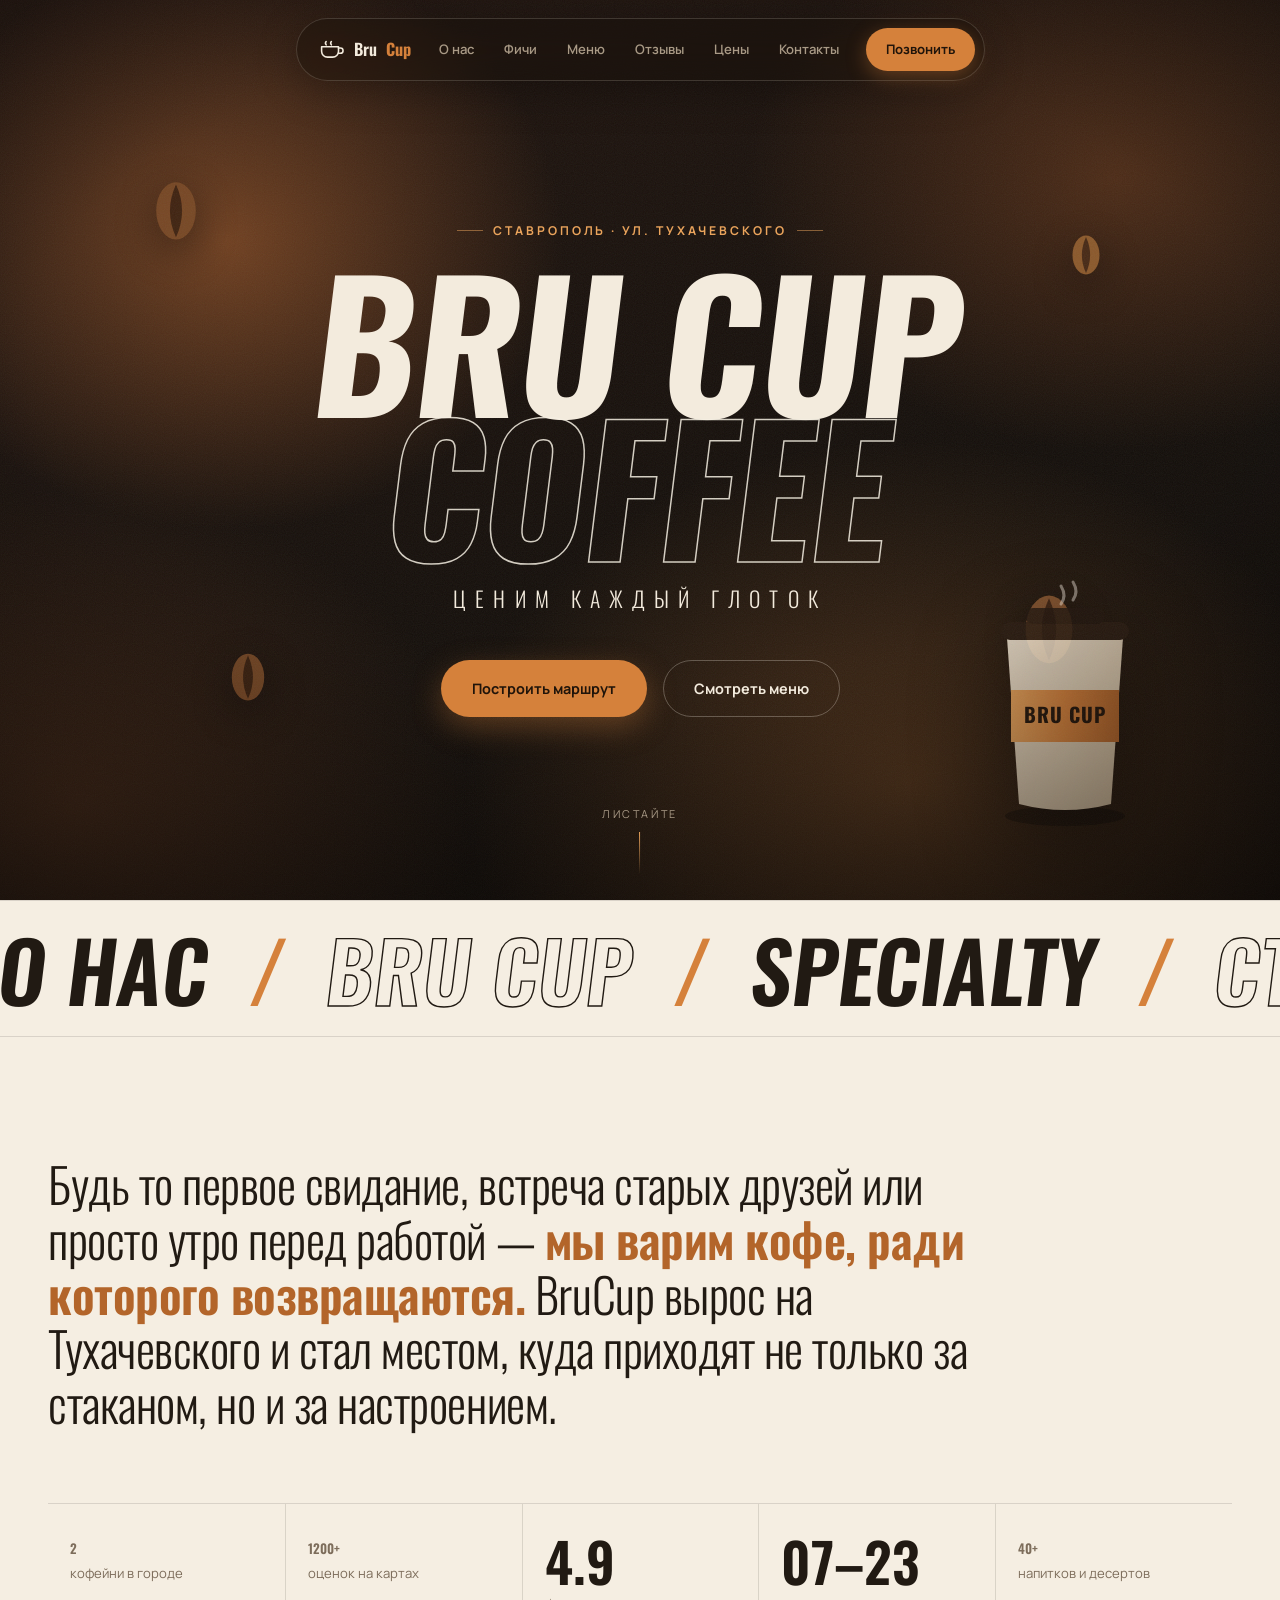
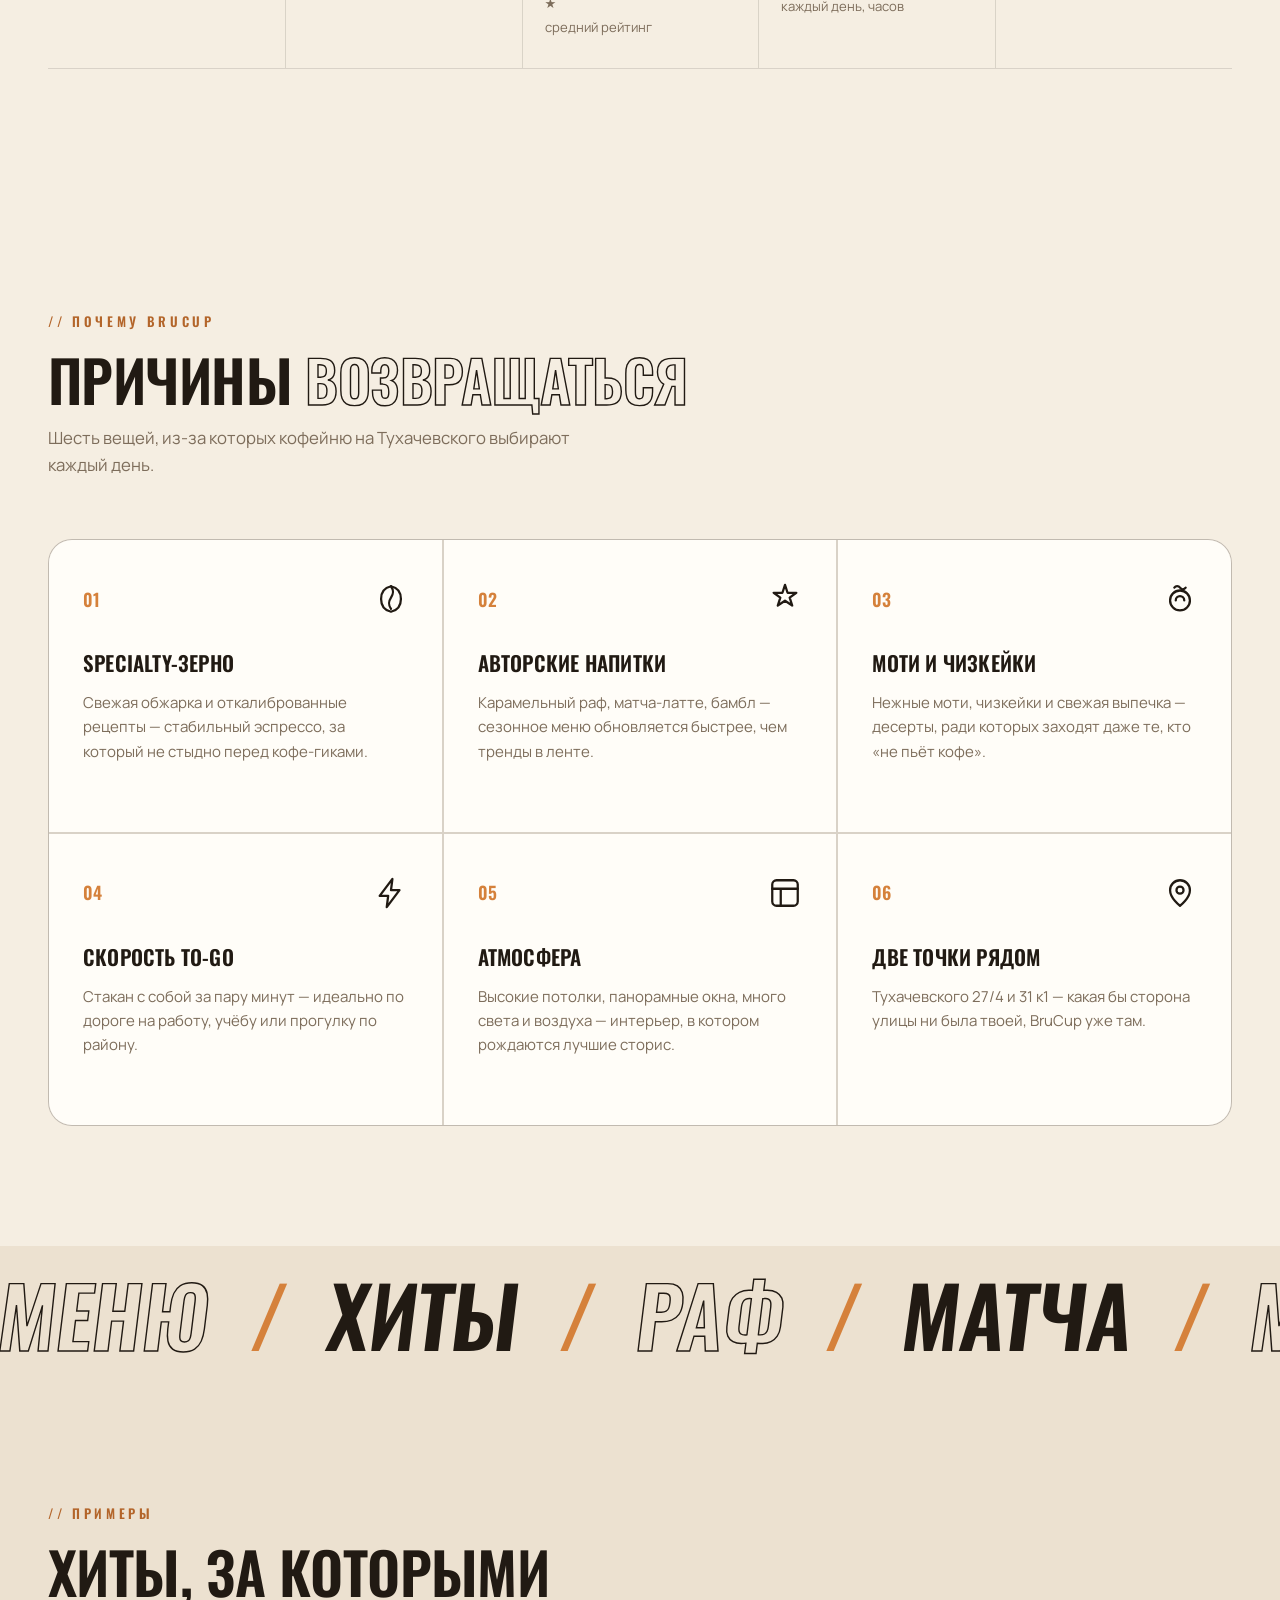
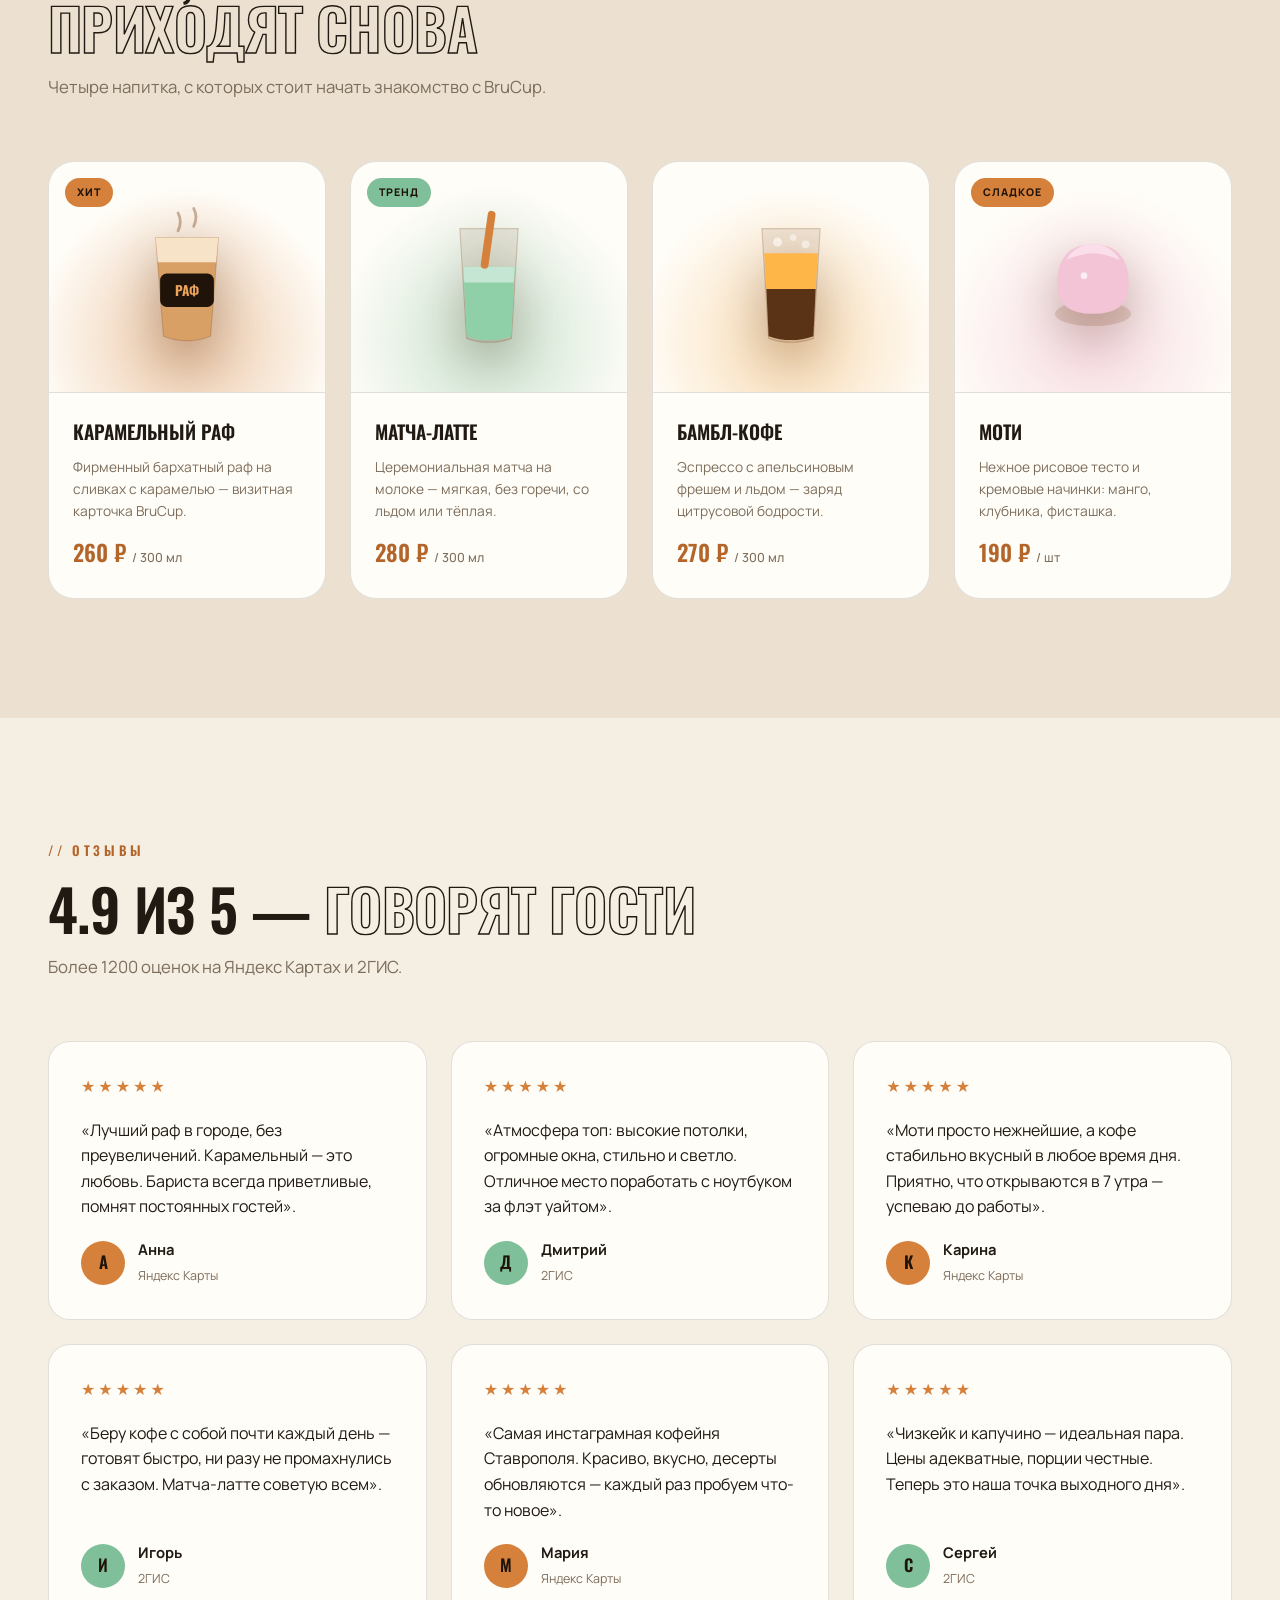
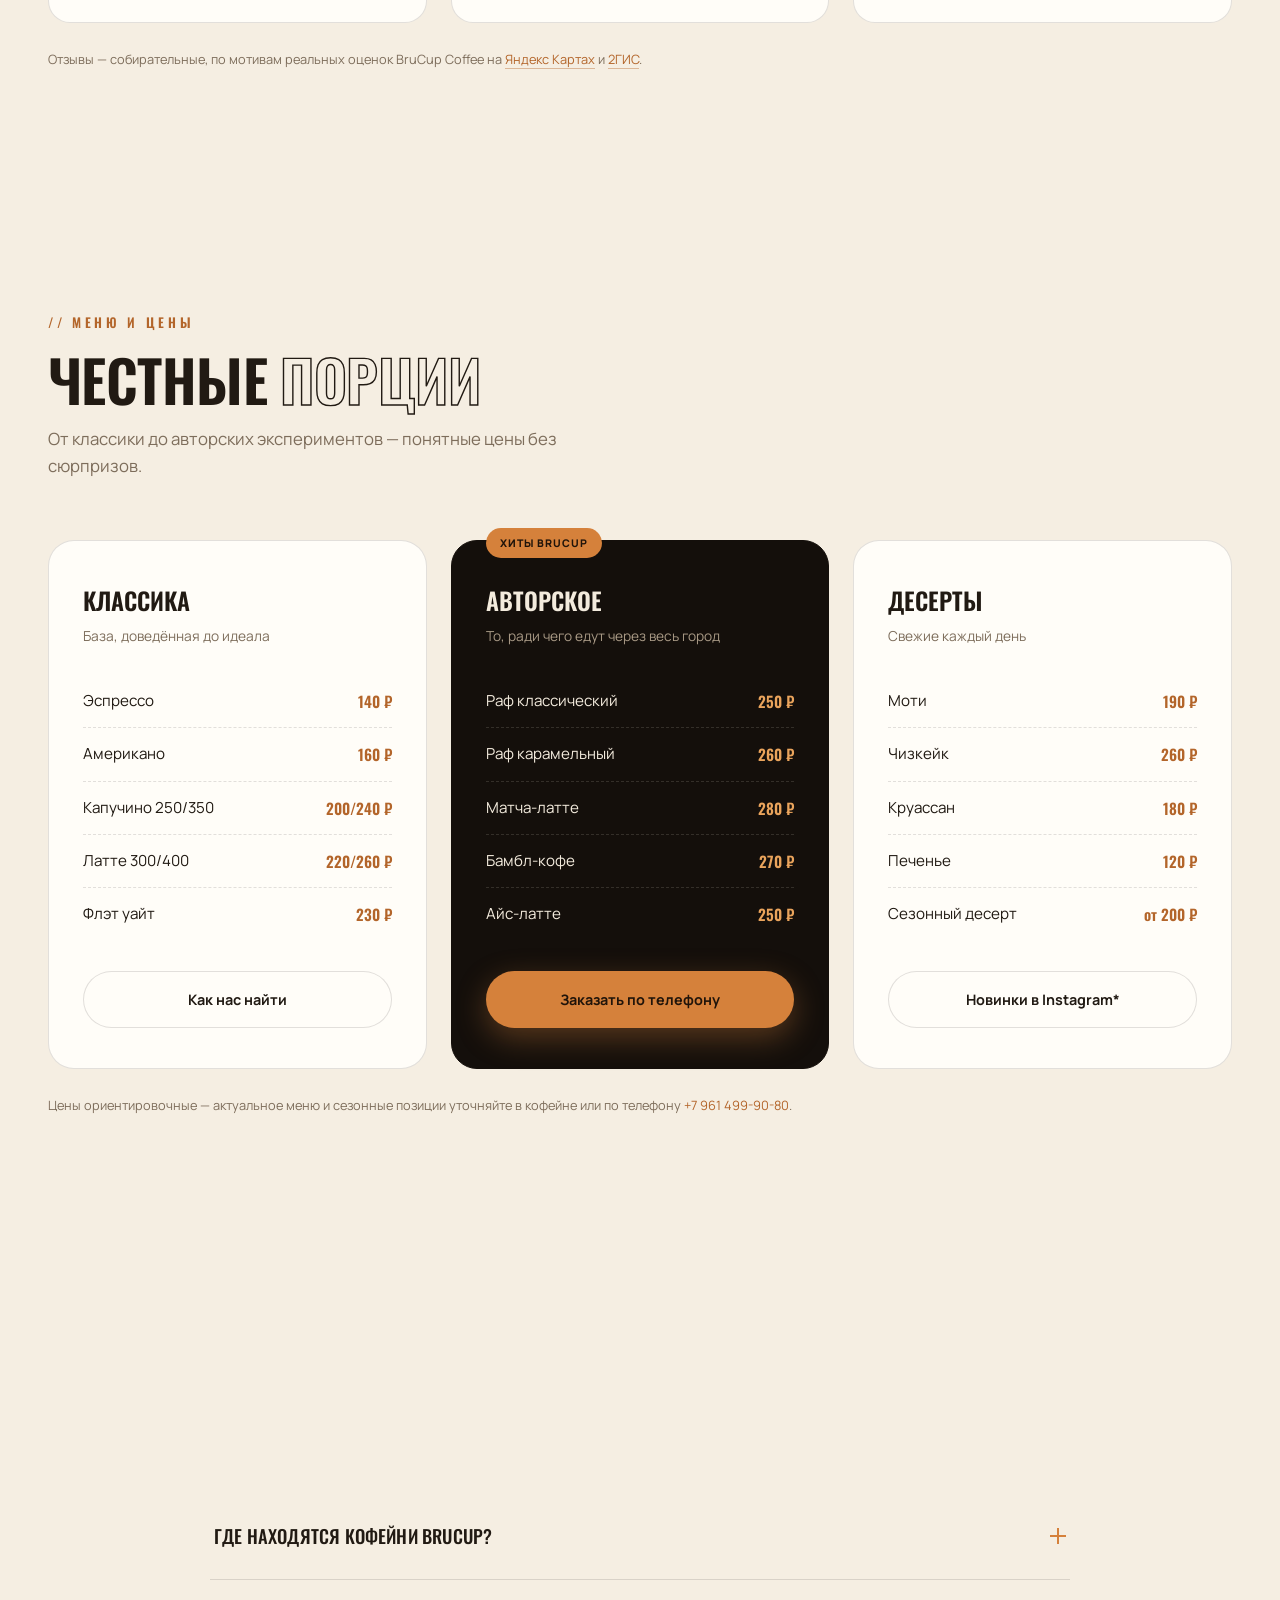
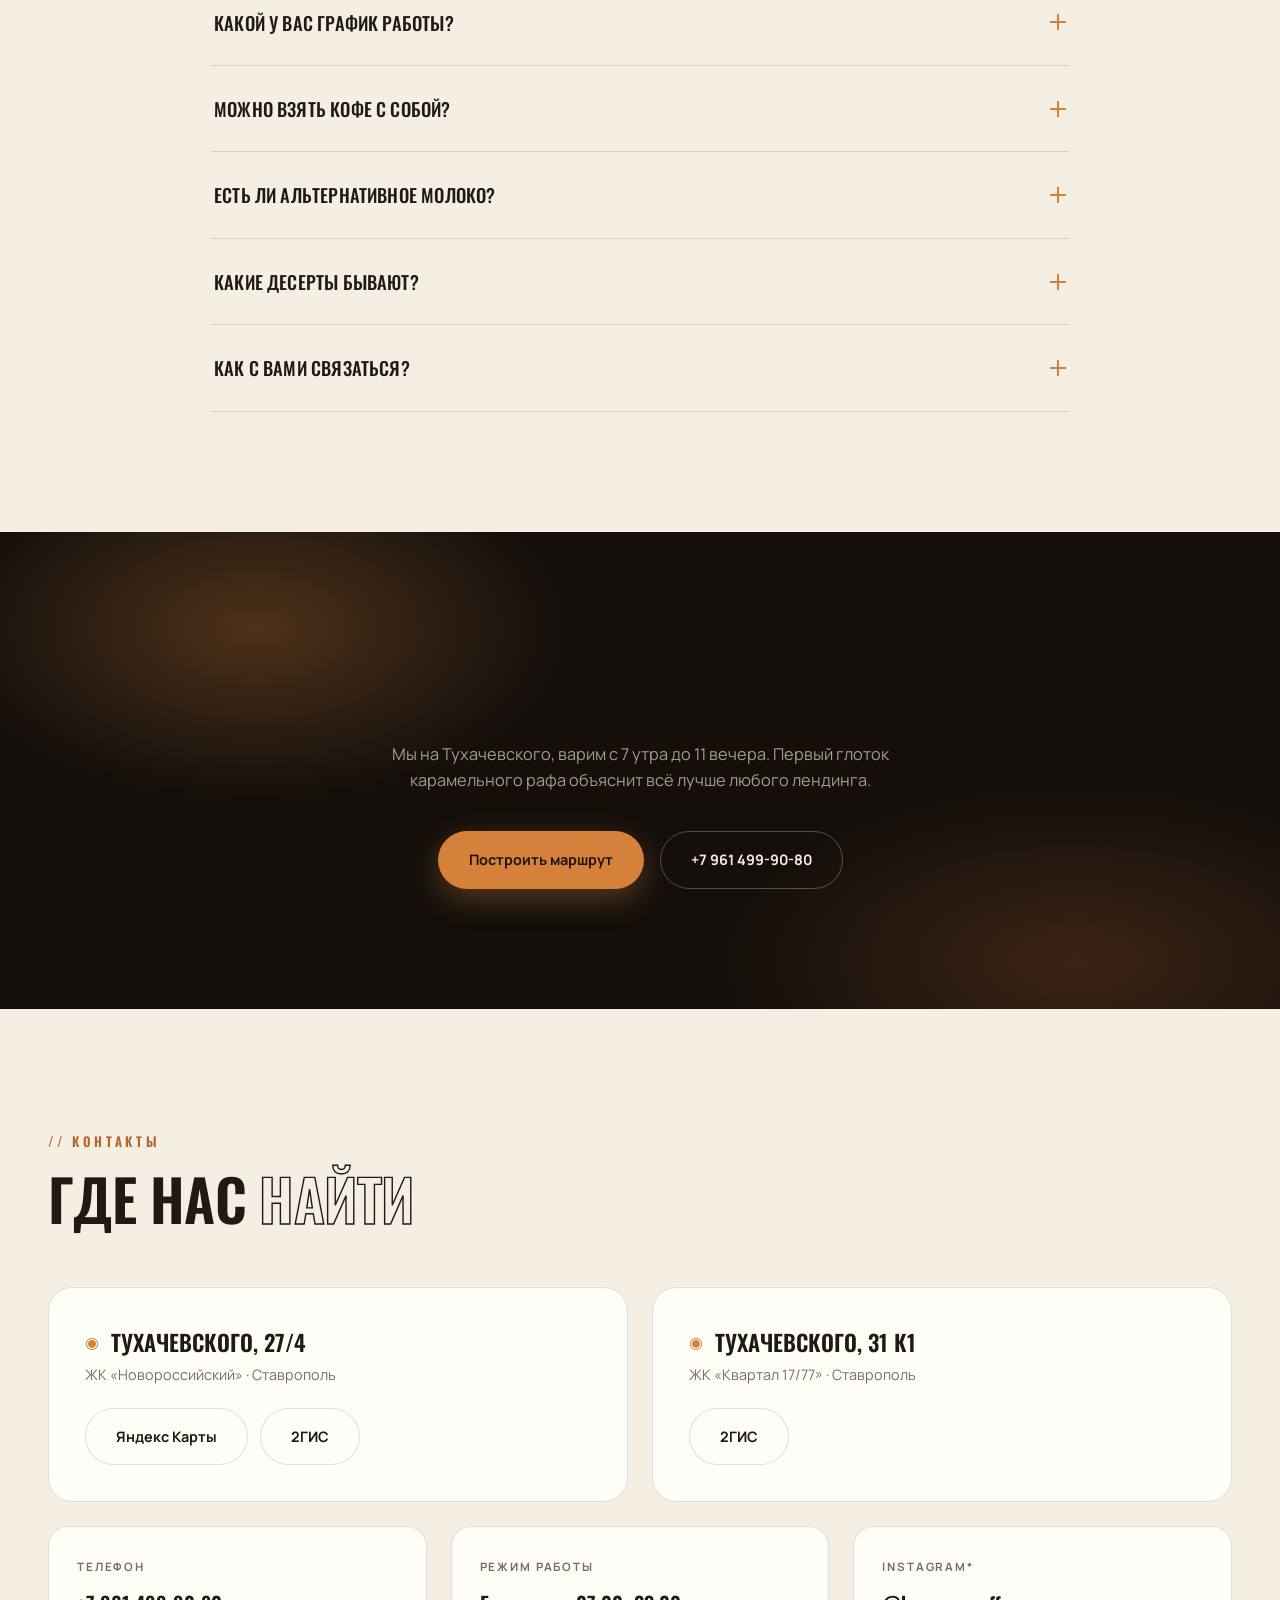
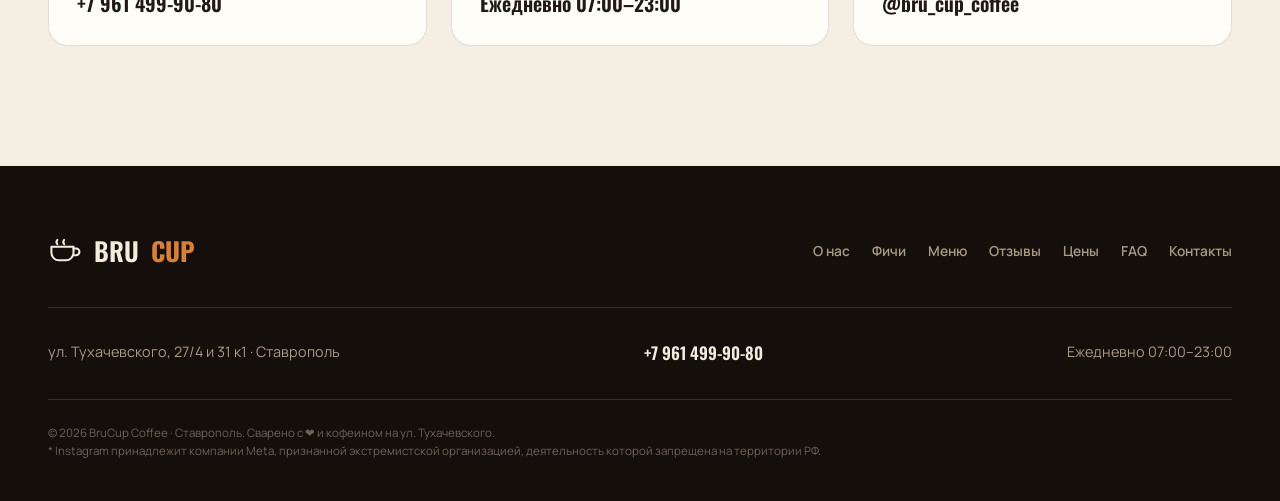
==== commit 9a8745c1: "brucup: rebuild landing in editorial-cinematic style (Etlon + Baggins refs) Full redesign — the prev" ====
--- a/brucup/index.html
+++ b/brucup/index.html
@@ -3,741 +3,559 @@
 <head>
 <meta charset="UTF-8">
 <meta name="viewport" content="width=device-width, initial-scale=1.0">
-<title>BruCup Coffee — кофейня будущего в Ставрополе</title>
-<meta name="description" content="BruCup Coffee — самая модная кофейня Ставрополя. Specialty-кофе, авторские рафы, матча, моти и чизкейки. Две точки на ул. Тухачевского. Ежедневно 07:00–23:00.">
+<title>BruCup Coffee — кофейня в Ставрополе · ценим каждый глоток</title>
+<meta name="description" content="BruCup Coffee — модная specialty-кофейня в Ставрополе. Авторские рафы, матча, моти и чизкейки. Две точки на ул. Тухачевского. Ежедневно 07:00–23:00, рейтинг 4.9.">
 <link rel="preconnect" href="https://fonts.googleapis.com">
 <link rel="preconnect" href="https://fonts.gstatic.com" crossorigin>
-<link href="https://fonts.googleapis.com/css2?family=Unbounded:wght@400;600;700;800&family=Manrope:wght@400;500;600;700;800&display=swap" rel="stylesheet">
+<link href="https://fonts.googleapis.com/css2?family=Oswald:wght@300;400;500;600;700&family=Manrope:wght@400;500;600;700;800&display=swap" rel="stylesheet">
 <link rel="icon" href="data:image/svg+xml,%3Csvg xmlns='http://www.w3.org/2000/svg' viewBox='0 0 100 100'%3E%3Ctext y='.9em' font-size='90'%3E☕%3C/text%3E%3C/svg%3E">
 <style>
 /* ============================================================
-   BruCup Coffee · Ставрополь — futuristic 3D landing
+   BruCup Coffee · Ставрополь
+   Editorial-cinematic landing (dark hero → cream body → dark footer)
+   Motion cues studied from Etlon (slow expo reveals, Ken-Burns,
+   ribbon marquee) + Baggins (product zoom-in, floating pill nav).
    ============================================================ */
 :root{
-  --bg:#0a0706;
-  --bg-2:#120c09;
-  --panel:rgba(255,255,255,.04);
-  --panel-2:rgba(255,255,255,.07);
-  --line:rgba(255,224,190,.12);
-  --text:#f3ece4;
-  --muted:#b3a595;
-  --amber:#f0a35c;
-  --amber-soft:#ffd9a0;
-  --copper:#c96f3b;
-  --mint:#7de8c3;
-  --grad:linear-gradient(120deg,#ffd9a0,#f0a35c 45%,#c96f3b);
-  --radius:20px;
-  --font-display:"Unbounded",system-ui,sans-serif;
-  --font-body:"Manrope",system-ui,sans-serif;
+  --ink:#140f0b;
+  --ink-2:#1d1610;
+  --cream:#f5eee2;
+  --cream-2:#ece1d0;
+  --card:#fffdf8;
+  --on-dark:#f3ebdd;
+  --on-dark-mut:#a99a86;
+  --text:#211a13;
+  --muted:#7d6d5b;
+  --amber:#d5813b;
+  --amber-deep:#b3652a;
+  --amber-soft:#eaa45c;
+  --line:rgba(20,15,11,.12);
+  --line-d:rgba(245,238,226,.14);
+  --ease:cubic-bezier(.16,1,.3,1);
+  --f-display:"Oswald",system-ui,sans-serif;
+  --f-body:"Manrope",system-ui,sans-serif;
 }
 *{margin:0;padding:0;box-sizing:border-box}
-html{scroll-behavior:smooth;scroll-padding-top:84px}
+html{scroll-behavior:smooth;scroll-padding-top:90px;-webkit-text-size-adjust:100%}
 @media (prefers-reduced-motion:reduce){html{scroll-behavior:auto}}
 body{
-  font-family:var(--font-body);
-  background:var(--bg);
-  color:var(--text);
-  line-height:1.65;
-  overflow-x:hidden;
-  -webkit-font-smoothing:antialiased;
+  font-family:var(--f-body);background:var(--cream);color:var(--text);
+  line-height:1.6;overflow-x:hidden;-webkit-font-smoothing:antialiased;
 }
-::selection{background:rgba(240,163,92,.35);color:#fff}
-img,svg{max-width:100%;display:block}
+::selection{background:rgba(213,129,59,.28);color:var(--ink)}
+img,svg{display:block;max-width:100%}
 a{color:inherit;text-decoration:none}
 ul{list-style:none}
-.container{max-width:1180px;margin:0 auto;padding:0 24px}
-h1,h2,h3{font-family:var(--font-display);font-weight:700;line-height:1.15;letter-spacing:-.01em}
-.grad-text{background:var(--grad);-webkit-background-clip:text;background-clip:text;color:transparent}
-
-/* ---------- background glows + grain ---------- */
-.bg{position:fixed;inset:0;z-index:-2;overflow:hidden;pointer-events:none}
-.bg__glow{position:absolute;border-radius:50%;filter:blur(120px);opacity:.5;will-change:transform}
-.bg__glow--1{width:640px;height:640px;top:-180px;right:-140px;background:radial-gradient(circle,rgba(201,111,59,.5),transparent 70%)}
-.bg__glow--2{width:560px;height:560px;top:48%;left:-220px;background:radial-gradient(circle,rgba(240,163,92,.28),transparent 70%)}
-.bg__glow--3{width:520px;height:520px;bottom:-200px;right:8%;background:radial-gradient(circle,rgba(125,232,195,.14),transparent 70%)}
-.bg::after{
-  content:"";position:absolute;inset:0;opacity:.05;
-  background-image:url("data:image/svg+xml,%3Csvg xmlns='http://www.w3.org/2000/svg' width='160' height='160'%3E%3Cfilter id='n'%3E%3CfeTurbulence type='fractalNoise' baseFrequency='.9' numOctaves='2'/%3E%3C/filter%3E%3Crect width='160' height='160' filter='url(%23n)'/%3E%3C/svg%3E");
+.wrap{max-width:1240px;margin:0 auto;padding:0 28px}
+.dsp{font-family:var(--f-display);font-weight:600;line-height:.95;letter-spacing:-.005em}
+.amber{color:var(--amber)}
+
+/* ---------- custom cursor (blend, adaptive to bg) ---------- */
+.cursor{position:fixed;left:0;top:0;width:22px;height:22px;border:1.6px solid #fff;border-radius:50%;
+  transform:translate(-50%,-50%);pointer-events:none;z-index:9999;mix-blend-mode:difference;
+  transition:width .28s var(--ease),height .28s var(--ease),background-color .28s;will-change:transform}
+.cursor.hot{width:48px;height:48px;background:#fff}
+.cursor.hide{opacity:0}
+body.cursor-on{cursor:none}
+body.cursor-on a,body.cursor-on button,body.cursor-on summary{cursor:none}
+
+/* ---------- floating pill nav (Baggins) ---------- */
+.nav{position:fixed;top:18px;left:0;right:0;z-index:100;display:flex;justify-content:center;pointer-events:none}
+.nav__pill{
+  pointer-events:auto;display:flex;align-items:center;gap:8px;
+  padding:9px 9px 9px 22px;border-radius:999px;
+  background:rgba(20,15,11,.42);border:1px solid rgba(245,238,226,.16);
+  backdrop-filter:blur(16px) saturate(1.2);
+  box-shadow:0 10px 40px rgba(0,0,0,.28);
+  transition:background .4s var(--ease),border-color .4s var(--ease),box-shadow .4s var(--ease);
 }
-
-/* ---------- custom cursor ---------- */
-.cursor{position:fixed;inset:0;z-index:9999;pointer-events:none;display:none}
-.cursor-on .cursor{display:block}
-.cursor-on,.cursor-on a,.cursor-on button,.cursor-on summary{cursor:none}
-.cursor__dot,.cursor__ring{position:fixed;top:0;left:0;border-radius:50%;will-change:transform}
-.cursor__dot{width:8px;height:8px;background:var(--amber-soft);box-shadow:0 0 14px rgba(240,163,92,.9)}
-.cursor__ring{width:38px;height:38px;border:1px solid rgba(240,163,92,.55);transition:width .25s,height .25s,border-color .25s}
-.cursor.is-hover .cursor__ring{width:58px;height:58px;border-color:var(--mint)}
-.cursor.is-down .cursor__ring{width:26px;height:26px}
-.cursor.is-hidden{opacity:0}
-
-/* ---------- header ---------- */
-.header{
-  position:fixed;top:0;left:0;right:0;z-index:100;
-  transition:background .3s,border-color .3s,backdrop-filter .3s;
-  border-bottom:1px solid transparent;
-}
-.header.is-stuck{background:rgba(10,7,6,.8);backdrop-filter:blur(14px);border-color:var(--line)}
-.header__inner{display:flex;align-items:center;justify-content:space-between;gap:24px;height:72px}
-.logo{display:flex;align-items:center;gap:10px;font-family:var(--font-display);font-weight:800;font-size:1.05rem;letter-spacing:.02em}
-.logo__mark{
-  width:38px;height:38px;border-radius:12px;display:grid;place-items:center;
-  background:var(--grad);color:#160d07;font-size:1.05rem;
-  box-shadow:0 0 24px rgba(240,163,92,.45);
-}
-.logo b{color:var(--amber)}
-.nav{display:flex;gap:26px;font-size:.92rem;font-weight:600;color:var(--muted)}
-.nav a{transition:color .2s;position:relative;padding:6px 0}
-.nav a::after{content:"";position:absolute;left:0;bottom:0;width:0;height:2px;background:var(--grad);border-radius:2px;transition:width .25s}
-.nav a:hover,.nav a.is-active{color:var(--text)}
-.nav a.is-active::after{width:100%}
-.header__cta{display:flex;align-items:center;gap:14px}
-
-.btn{
-  display:inline-flex;align-items:center;justify-content:center;gap:10px;
-  font-family:var(--font-display);font-weight:600;font-size:.85rem;
-  padding:14px 26px;border-radius:999px;border:1px solid transparent;
-  transition:transform .2s,box-shadow .25s,background .25s,border-color .25s;
-  will-change:transform;white-space:nowrap;
-}
-.btn--primary{background:var(--grad);color:#1a0f07;box-shadow:0 8px 30px rgba(240,163,92,.35)}
-.btn--primary:hover{box-shadow:0 12px 44px rgba(240,163,92,.55)}
-.btn--ghost{border-color:var(--line);color:var(--text);background:var(--panel)}
-.btn--ghost:hover{border-color:rgba(240,163,92,.5);background:var(--panel-2)}
-.btn--sm{padding:10px 20px;font-size:.78rem}
-
-/* burger */
-.burger{display:none;width:44px;height:44px;border:1px solid var(--line);background:var(--panel);border-radius:12px;flex-direction:column;align-items:center;justify-content:center;gap:5px}
-.burger span{width:18px;height:2px;background:var(--text);border-radius:2px;transition:transform .25s,opacity .25s}
-.burger[aria-expanded="true"] span:nth-child(1){transform:translateY(7px) rotate(45deg)}
-.burger[aria-expanded="true"] span:nth-child(2){opacity:0}
-.burger[aria-expanded="true"] span:nth-child(3){transform:translateY(-7px) rotate(-45deg)}
-.mobile-menu{
-  position:fixed;inset:0;z-index:90;background:rgba(10,7,6,.96);backdrop-filter:blur(18px);
-  display:grid;place-items:center;opacity:0;visibility:hidden;transition:opacity .3s,visibility .3s;
-}
-.mobile-menu.is-open{opacity:1;visibility:visible}
-.mobile-menu ul{display:grid;gap:22px;text-align:center}
-.mobile-menu a{font-family:var(--font-display);font-size:1.35rem;font-weight:600}
-.mobile-menu a:hover{color:var(--amber)}
-
-/* ---------- hero ---------- */
-.hero{position:relative;min-height:100svh;display:flex;align-items:center;padding:130px 0 90px;overflow:hidden}
-.hero::after{ /* perspective grid floor */
-  content:"";position:absolute;left:50%;bottom:-6%;width:200%;height:44%;z-index:-1;
-  transform:translateX(-50%) perspective(520px) rotateX(62deg);transform-origin:top center;
-  background-image:
-    linear-gradient(rgba(240,163,92,.16) 1px,transparent 1px),
-    linear-gradient(90deg,rgba(240,163,92,.16) 1px,transparent 1px);
-  background-size:56px 56px;
-  -webkit-mask-image:linear-gradient(to bottom,transparent,#000 30%,transparent 95%);
-  mask-image:linear-gradient(to bottom,transparent,#000 30%,transparent 95%);
-}
-.hero__grid{display:grid;grid-template-columns:1.05fr .95fr;gap:48px;align-items:center}
-.eyebrow{
-  display:inline-flex;align-items:center;gap:10px;
-  font-size:.78rem;font-weight:700;letter-spacing:.14em;text-transform:uppercase;color:var(--amber);
-  border:1px solid rgba(240,163,92,.35);border-radius:999px;padding:8px 18px;background:rgba(240,163,92,.07);
-}
-.eyebrow::before{content:"";width:7px;height:7px;border-radius:50%;background:var(--mint);box-shadow:0 0 10px var(--mint);animation:pulse 2s infinite}
-@keyframes pulse{50%{opacity:.35}}
-.hero h1{font-size:clamp(2.2rem,5.2vw,3.9rem);margin:26px 0 20px;font-weight:800}
-.hero__lead{font-size:1.08rem;color:var(--muted);max-width:520px}
-.hero__lead b{color:var(--text)}
-.hero__actions{display:flex;flex-wrap:wrap;gap:16px;margin-top:34px}
-.hero__stats{display:flex;flex-wrap:wrap;gap:0;margin-top:48px;border:1px solid var(--line);border-radius:var(--radius);background:var(--panel);backdrop-filter:blur(8px);overflow:hidden}
-.hero__stat{flex:1 1 120px;padding:18px 20px;border-left:1px solid var(--line)}
-.hero__stat:first-child{border-left:0}
-.hero__stat b{display:block;font-family:var(--font-display);font-size:1.5rem;font-weight:700;color:var(--amber-soft)}
-.hero__stat span{font-size:.8rem;color:var(--muted)}
-
-/* ---------- 3D scene ---------- */
-.scene{position:relative;height:520px;perspective:1100px;display:grid;place-items:center}
-.scene__inner{position:relative;width:340px;height:440px;transform-style:preserve-3d;transition:transform .35s ease-out;will-change:transform}
-.orbit{position:absolute;left:50%;top:58%;border-radius:50%;transform-style:preserve-3d;pointer-events:none}
-.orbit--1{width:330px;height:330px;margin:-165px;border:1px dashed rgba(240,163,92,.5);transform:rotateX(74deg);animation:spin 14s linear infinite}
-.orbit--2{width:430px;height:430px;margin:-215px;border:1px solid rgba(125,232,195,.25);transform:rotateX(74deg);animation:spin 22s linear infinite reverse}
-.orbit--3{width:520px;height:520px;margin:-260px;border:1px dashed rgba(255,217,160,.18);transform:rotateX(74deg);animation:spin 30s linear infinite}
-@keyframes spin{to{transform:rotateX(74deg) rotate(360deg)}}
-.orbit i{position:absolute;top:-4px;left:50%;width:9px;height:9px;border-radius:50%;background:var(--amber);box-shadow:0 0 14px rgba(240,163,92,.9)}
-.orbit--2 i{background:var(--mint);box-shadow:0 0 14px rgba(125,232,195,.9)}
-.cup{position:relative;z-index:2;width:230px;margin:0 auto;animation:floaty 5.5s ease-in-out infinite;filter:drop-shadow(0 34px 60px rgba(240,163,92,.35))}
-@keyframes floaty{0%,100%{transform:translateY(0) rotate(-1.5deg)}50%{transform:translateY(-20px) rotate(1.5deg)}}
-.scene__floor{position:absolute;left:50%;bottom:36px;width:280px;height:46px;transform:translateX(-50%);border-radius:50%;background:radial-gradient(ellipse at center,rgba(240,163,92,.4),transparent 70%);filter:blur(10px);animation:floorPulse 5.5s ease-in-out infinite}
-@keyframes floorPulse{0%,100%{transform:translateX(-50%) scale(1);opacity:.9}50%{transform:translateX(-50%) scale(.82);opacity:.55}}
-.steam{position:absolute;left:50%;top:26px;z-index:3;pointer-events:none}
-.steam span{
-  position:absolute;left:0;bottom:0;width:12px;height:12px;border-radius:50%;
-  background:radial-gradient(circle,rgba(125,232,195,.85),rgba(125,232,195,0) 70%);
-  filter:blur(2px);opacity:0;animation:steam 3.6s ease-in-out infinite;
-}
-.steam span:nth-child(2){left:-20px;animation-delay:1.2s;animation-duration:4.2s}
-.steam span:nth-child(3){left:18px;animation-delay:2.1s;animation-duration:3.2s}
-@keyframes steam{
-  0%{transform:translateY(0) scale(.6);opacity:0}
-  25%{opacity:.9}
-  100%{transform:translateY(-90px) translateX(10px) scale(1.8);opacity:0}
-}
-.bean{position:absolute;z-index:3;width:30px;filter:drop-shadow(0 8px 16px rgba(0,0,0,.6));animation:beanFloat 6s ease-in-out infinite}
-.bean--1{top:12%;left:2%;animation-delay:.4s;transform:rotate(-24deg)}
-.bean--2{top:6%;right:6%;width:24px;animation-delay:1.6s;transform:rotate(30deg)}
-.bean--3{bottom:22%;right:-2%;width:34px;animation-delay:2.8s;transform:rotate(-60deg)}
-@keyframes beanFloat{0%,100%{translate:0 0}50%{translate:0 -16px}}
-.scene__chip{
-  position:absolute;z-index:4;display:flex;align-items:center;gap:8px;
-  font-size:.75rem;font-weight:700;padding:9px 15px;border-radius:999px;
-  background:rgba(18,12,9,.85);border:1px solid var(--line);backdrop-filter:blur(8px);
-  animation:floaty 6.5s ease-in-out infinite;
-}
-.scene__chip--1{top:20%;left:-4%;animation-delay:.8s}
-.scene__chip--2{bottom:26%;left:-10%;animation-delay:2s}
-.scene__chip--3{top:36%;right:-8%;animation-delay:3s}
-.scene__chip b{color:var(--amber-soft)}
-
-/* ---------- marquee ---------- */
-.marquee{border-block:1px solid var(--line);background:rgba(18,12,9,.6);overflow:hidden;padding:16px 0}
-.marquee__track{display:flex;gap:44px;width:max-content;animation:marquee 26s linear infinite;font-family:var(--font-display);font-size:.85rem;font-weight:600;letter-spacing:.12em;text-transform:uppercase;color:var(--muted);white-space:nowrap}
-.marquee__track span b{color:var(--amber);margin-right:44px}
-@keyframes marquee{to{transform:translateX(-50%)}}
-@media (prefers-reduced-motion:reduce){
-  .marquee__track,.cup,.orbit,.steam span,.bean,.scene__chip,.scene__floor{animation:none}
-}
-
-/* ---------- sections ---------- */
-.section{padding:110px 0;position:relative}
-.section__head{max-width:680px;margin-bottom:56px}
-.section__tag{font-size:.78rem;font-weight:700;letter-spacing:.16em;text-transform:uppercase;color:var(--mint)}
-.section__head h2{font-size:clamp(1.7rem,3.4vw,2.6rem);margin:14px 0 16px}
-.section__head p{color:var(--muted);font-size:1.02rem}
-
-.reveal{opacity:0;transform:translateY(28px);transition:opacity .7s ease,transform .7s ease}
-.reveal.is-in{opacity:1;transform:none}
-
-/* ---------- about ---------- */
-.about__grid{display:grid;grid-template-columns:1.1fr .9fr;gap:56px;align-items:center}
-.about__text p{color:var(--muted);margin-bottom:18px;font-size:1.02rem}
-.about__text p b{color:var(--text)}
-.about__points{display:grid;gap:14px;margin-top:28px}
-.about__points li{display:flex;gap:14px;align-items:flex-start}
-.about__points .dot{flex:none;width:26px;height:26px;margin-top:2px;border-radius:8px;display:grid;place-items:center;background:rgba(240,163,92,.12);border:1px solid rgba(240,163,92,.35);color:var(--amber);font-size:.8rem}
-.about__panel{
-  position:relative;border:1px solid var(--line);border-radius:26px;padding:38px 34px;
-  background:linear-gradient(160deg,rgba(240,163,92,.08),rgba(18,12,9,.9) 55%);
-  backdrop-filter:blur(8px);overflow:hidden;
-}
-.about__panel::before{content:"";position:absolute;top:-70px;right:-70px;width:220px;height:220px;border-radius:50%;background:radial-gradient(circle,rgba(240,163,92,.35),transparent 70%);filter:blur(30px)}
-.about__rating{display:flex;align-items:baseline;gap:14px;margin-bottom:8px}
-.about__rating b{font-family:var(--font-display);font-size:3.6rem;font-weight:800;background:var(--grad);-webkit-background-clip:text;background-clip:text;color:transparent}
-.stars{color:var(--amber);letter-spacing:3px;font-size:1.05rem}
-.about__rating-note{color:var(--muted);font-size:.88rem;margin-bottom:30px}
-.about__stats{display:grid;grid-template-columns:1fr 1fr;gap:2px;border-radius:16px;overflow:hidden}
-.about__stat{background:rgba(255,255,255,.04);padding:20px 22px}
-.about__stat b{display:block;font-family:var(--font-display);font-size:1.7rem;font-weight:700;color:var(--amber-soft)}
-.about__stat span{font-size:.8rem;color:var(--muted)}
-
-/* ---------- features ---------- */
-.features__grid{display:grid;grid-template-columns:repeat(3,1fr);gap:22px}
-.fcard{
-  position:relative;border:1px solid var(--line);border-radius:var(--radius);
-  padding:32px 28px;background:var(--panel);backdrop-filter:blur(8px);
-  transition:transform .25s ease,border-color .25s,box-shadow .25s;will-change:transform;overflow:hidden;
-}
-.fcard::after{content:"";position:absolute;inset:0;background:radial-gradient(400px circle at var(--mx,50%) var(--my,50%),rgba(240,163,92,.09),transparent 60%);opacity:0;transition:opacity .3s;pointer-events:none}
-.fcard:hover{border-color:rgba(240,163,92,.45);box-shadow:0 18px 50px rgba(0,0,0,.45)}
-.fcard:hover::after{opacity:1}
-.fcard__icon{
-  width:56px;height:56px;border-radius:16px;display:grid;place-items:center;margin-bottom:22px;
-  background:rgba(240,163,92,.1);border:1px solid rgba(240,163,92,.3);
-  box-shadow:0 0 26px rgba(240,163,92,.18) inset;
-}
-.fcard__icon svg{width:26px;height:26px;stroke:var(--amber);fill:none;stroke-width:1.7;stroke-linecap:round;stroke-linejoin:round}
-.fcard h3{font-size:1.05rem;margin-bottom:10px;font-weight:600}
-.fcard p{color:var(--muted);font-size:.93rem}
-
-/* ---------- showcase (примеры) ---------- */
-.show__grid{display:grid;grid-template-columns:repeat(4,1fr);gap:22px}
-.dcard{
-  position:relative;border:1px solid var(--line);border-radius:var(--radius);overflow:hidden;
-  background:linear-gradient(180deg,rgba(255,255,255,.05),rgba(18,12,9,.7));
-  transition:transform .25s ease,border-color .25s,box-shadow .25s;will-change:transform;
-}
-.dcard:hover{border-color:rgba(240,163,92,.5);box-shadow:0 24px 60px rgba(0,0,0,.5)}
-.dcard__art{position:relative;height:190px;display:grid;place-items:center;overflow:hidden}
-.dcard__art::before{content:"";position:absolute;inset:0;background:radial-gradient(circle at 50% 80%,var(--tone,rgba(240,163,92,.35)),transparent 70%)}
-.dcard__art svg{position:relative;width:96px;transition:transform .35s ease;filter:drop-shadow(0 16px 26px rgba(0,0,0,.55))}
-.dcard:hover .dcard__art svg{transform:translateY(-8px) scale(1.06) rotate(-2deg)}
-.dcard__badge{position:absolute;top:14px;left:14px;font-size:.68rem;font-weight:800;letter-spacing:.1em;text-transform:uppercase;padding:6px 12px;border-radius:999px;background:var(--grad);color:#1a0f07}
-.dcard__badge--mint{background:linear-gradient(120deg,#b9f5de,#7de8c3);}
-.dcard__body{padding:22px 22px 26px;border-top:1px solid var(--line)}
-.dcard__body h3{font-size:1rem;margin-bottom:8px;font-weight:600}
-.dcard__body p{color:var(--muted);font-size:.87rem;min-height:64px}
-.dcard__price{margin-top:14px;font-family:var(--font-display);font-weight:700;color:var(--amber-soft)}
-.dcard__price small{color:var(--muted);font-family:var(--font-body);font-weight:500}
-
-/* ---------- reviews ---------- */
-.reviews__grid{display:grid;grid-template-columns:repeat(3,1fr);gap:22px}
-.rcard{
-  border:1px solid var(--line);border-radius:var(--radius);padding:28px;
-  background:var(--panel);backdrop-filter:blur(8px);display:flex;flex-direction:column;gap:16px;
-  transition:transform .25s ease,border-color .25s;
-}
-.rcard:hover{border-color:rgba(125,232,195,.4)}
-.rcard__stars{color:var(--amber);letter-spacing:3px}
-.rcard__text{color:var(--text);font-size:.95rem;flex:1}
-.rcard__meta{display:flex;align-items:center;gap:12px}
-.rcard__ava{width:42px;height:42px;border-radius:50%;display:grid;place-items:center;font-weight:800;font-family:var(--font-display);font-size:.9rem;background:var(--grad);color:#1a0f07}
-.rcard__ava--mint{background:linear-gradient(120deg,#b9f5de,#7de8c3)}
-.rcard__meta b{display:block;font-size:.9rem}
-.rcard__meta span{font-size:.78rem;color:var(--muted)}
-.reviews__note{margin-top:26px;font-size:.8rem;color:var(--muted)}
-
-/* ---------- pricing ---------- */
-.prices__grid{display:grid;grid-template-columns:repeat(3,1fr);gap:22px;align-items:stretch}
-.pcard{
-  position:relative;border:1px solid var(--line);border-radius:26px;padding:36px 32px;
-  background:var(--panel);backdrop-filter:blur(8px);display:flex;flex-direction:column;
-  transition:transform .25s ease,border-color .25s,box-shadow .25s;
-}
-.pcard--hot{border-color:rgba(240,163,92,.55);background:linear-gradient(170deg,rgba(240,163,92,.1),rgba(18,12,9,.85) 60%);box-shadow:0 24px 70px rgba(240,163,92,.15)}
-.pcard__flag{position:absolute;top:-14px;left:32px;font-size:.68rem;font-weight:800;letter-spacing:.12em;text-transform:uppercase;padding:7px 14px;border-radius:999px;background:var(--grad);color:#1a0f07}
-.pcard h3{font-size:1.15rem;margin-bottom:6px}
-.pcard__sub{color:var(--muted);font-size:.86rem;margin-bottom:24px}
-.pcard ul{display:grid;gap:0;flex:1}
-.pcard li{display:flex;justify-content:space-between;gap:16px;padding:12px 0;border-bottom:1px dashed rgba(255,224,190,.14);font-size:.93rem}
+.nav.is-light .nav__pill{background:rgba(255,253,248,.9);border-color:var(--line);box-shadow:0 12px 40px rgba(90,60,30,.14)}
+.nav__logo{display:flex;align-items:center;gap:9px;font-family:var(--f-display);font-weight:600;font-size:1.02rem;letter-spacing:.01em;color:var(--on-dark);transition:color .4s}
+.nav.is-light .nav__logo{color:var(--text)}
+.nav__logo .cup{width:26px;height:26px;flex:none}
+.nav__logo b{color:var(--amber);font-weight:700}
+.nav__links{display:flex;gap:4px;margin:0 6px}
+.nav__links a{font-size:.82rem;font-weight:600;color:var(--on-dark-mut);padding:8px 13px;border-radius:999px;transition:color .25s,background .25s}
+.nav.is-light .nav__links a{color:var(--muted)}
+.nav__links a:hover{color:var(--on-dark);background:rgba(245,238,226,.1)}
+.nav.is-light .nav__links a:hover{color:var(--text);background:rgba(20,15,11,.05)}
+.nav__cta{font-family:var(--f-body);font-weight:700;font-size:.82rem;padding:11px 20px;border-radius:999px;background:var(--amber);color:#20140a;transition:transform .2s var(--ease),box-shadow .25s;box-shadow:0 6px 20px rgba(213,129,59,.35);white-space:nowrap}
+.nav__cta:hover{transform:translateY(-2px);box-shadow:0 10px 28px rgba(213,129,59,.5)}
+.nav__burger{display:none;width:42px;height:42px;border-radius:50%;border:1px solid rgba(245,238,226,.2);background:transparent;flex-direction:column;align-items:center;justify-content:center;gap:5px}
+.nav.is-light .nav__burger{border-color:var(--line)}
+.nav__burger span{width:17px;height:2px;background:var(--on-dark);border-radius:2px;transition:transform .3s var(--ease),opacity .2s}
+.nav.is-light .nav__burger span{background:var(--text)}
+.nav__burger[aria-expanded="true"] span:nth-child(1){transform:translateY(7px) rotate(45deg)}
+.nav__burger[aria-expanded="true"] span:nth-child(2){opacity:0}
+.nav__burger[aria-expanded="true"] span:nth-child(3){transform:translateY(-7px) rotate(-45deg)}
+
+.mmenu{position:fixed;inset:0;z-index:95;background:rgba(20,15,11,.97);backdrop-filter:blur(10px);display:grid;place-items:center;opacity:0;visibility:hidden;transition:opacity .35s var(--ease),visibility .35s}
+.mmenu.open{opacity:1;visibility:visible}
+.mmenu ul{display:grid;gap:8px;text-align:center}
+.mmenu a{font-family:var(--f-display);font-weight:500;font-size:2rem;color:var(--on-dark);text-transform:uppercase;letter-spacing:.02em;padding:6px}
+.mmenu a:hover{color:var(--amber)}
+
+/* buttons */
+.btn{display:inline-flex;align-items:center;justify-content:center;gap:10px;font-family:var(--f-body);font-weight:700;font-size:.9rem;padding:16px 30px;border-radius:999px;border:1.5px solid transparent;transition:transform .22s var(--ease),box-shadow .28s,background .25s,border-color .25s,color .25s;white-space:nowrap}
+.btn--primary{background:var(--amber);color:#20140a;box-shadow:0 10px 30px rgba(213,129,59,.35)}
+.btn--primary:hover{transform:translateY(-3px);box-shadow:0 16px 40px rgba(213,129,59,.5)}
+.btn--ghost-d{border-color:rgba(245,238,226,.28);color:var(--on-dark)}
+.btn--ghost-d:hover{border-color:var(--amber-soft);background:rgba(245,238,226,.06);transform:translateY(-3px)}
+.btn--ghost{border-color:var(--line);color:var(--text);background:var(--card)}
+.btn--ghost:hover{border-color:var(--amber);transform:translateY(-3px)}
+
+/* ============================================================
+   HERO — cinematic, type-forward (Etlon)
+   ============================================================ */
+.hero{position:relative;min-height:100svh;display:flex;align-items:center;justify-content:center;
+  background:var(--ink);color:var(--on-dark);overflow:hidden;isolation:isolate;text-align:center}
+.hero__scene{position:absolute;inset:0;z-index:0;overflow:hidden}
+/* warm out-of-focus coffee backdrop w/ Ken-Burns */
+.hero__photo{position:absolute;inset:-8%;
+  background:
+    radial-gradient(38% 46% at 22% 30%,rgba(196,110,52,.5),transparent 60%),
+    radial-gradient(40% 42% at 82% 24%,rgba(120,66,32,.55),transparent 62%),
+    radial-gradient(50% 55% at 68% 82%,rgba(213,129,59,.28),transparent 60%),
+    radial-gradient(45% 50% at 12% 84%,rgba(90,50,26,.55),transparent 60%),
+    linear-gradient(160deg,#241610,#140f0b 60%,#0d0906);
+  animation:kenburns 22s ease-in-out infinite alternate;will-change:transform}
+@keyframes kenburns{from{transform:scale(1.06) translate(0,0)}to{transform:scale(1.24) translate(-2.5%,-3%)}}
+.hero__grain{position:absolute;inset:0;opacity:.07;pointer-events:none;
+  background-image:url("data:image/svg+xml,%3Csvg xmlns='http://www.w3.org/2000/svg' width='140' height='140'%3E%3Cfilter id='n'%3E%3CfeTurbulence type='fractalNoise' baseFrequency='.9' numOctaves='2'/%3E%3C/filter%3E%3Crect width='140' height='140' filter='url(%23n)'/%3E%3C/svg%3E")}
+.hero__vig{position:absolute;inset:0;pointer-events:none;
+  background:radial-gradient(120% 90% at 50% 40%,transparent 40%,rgba(10,7,5,.5) 78%,rgba(10,7,5,.85))}
+.floaty{position:absolute;will-change:transform}
+.bean{opacity:.9;filter:drop-shadow(0 12px 22px rgba(0,0,0,.55))}
+.bean--1{top:20%;left:12%;width:44px;animation:bob 7s ease-in-out infinite}
+.bean--2{top:26%;right:14%;width:30px;animation:bob 6s ease-in-out infinite .6s}
+.bean--3{bottom:22%;left:18%;width:36px;animation:bob 8s ease-in-out infinite 1.2s}
+.bean--4{bottom:26%;right:16%;width:52px;animation:bob 6.6s ease-in-out infinite .3s}
+@keyframes bob{50%{translate:0 -18px}}
+.hero__cup{position:absolute;right:9%;bottom:8%;width:200px;opacity:.85;filter:drop-shadow(0 30px 50px rgba(0,0,0,.6));animation:bob 6s ease-in-out infinite}
+@media (max-width:900px){.hero__cup{display:none}}
+
+.hero__inner{position:relative;z-index:2;padding:120px 20px 90px}
+.hero__eyebrow{display:inline-flex;align-items:center;gap:10px;font-size:.76rem;font-weight:700;letter-spacing:.24em;text-transform:uppercase;color:var(--amber-soft);margin-bottom:26px}
+.hero__eyebrow::before,.hero__eyebrow::after{content:"";width:26px;height:1px;background:rgba(234,164,92,.5)}
+.hero__title{font-family:var(--f-display);font-weight:700;text-transform:uppercase;
+  font-size:clamp(3.4rem,15vw,11rem);line-height:.82;letter-spacing:-.01em;will-change:transform}
+.hero__title .ln{display:block;transform:skewX(-7deg)}
+.hero__title .ln--out{color:transparent;-webkit-text-stroke:1.5px rgba(245,238,226,.85)}
+.hero__tag{margin-top:26px;font-family:var(--f-display);font-weight:300;font-size:clamp(.9rem,2.4vw,1.35rem);letter-spacing:.42em;text-transform:uppercase;color:var(--on-dark)}
+.hero__actions{margin-top:44px;display:flex;flex-wrap:wrap;gap:16px;justify-content:center}
+.hero__cue{position:absolute;bottom:26px;left:50%;transform:translateX(-50%);z-index:2;display:flex;flex-direction:column;align-items:center;gap:10px;font-size:.68rem;letter-spacing:.24em;text-transform:uppercase;color:var(--on-dark-mut)}
+.hero__cue i{width:1px;height:42px;background:linear-gradient(var(--amber-soft),transparent);animation:cue 2.2s ease-in-out infinite}
+@keyframes cue{0%,100%{transform:scaleY(.4);opacity:.4;transform-origin:top}50%{transform:scaleY(1);opacity:1}}
+
+/* ============================================================
+   RIBBON (Etlon kinetic header — filled + outline)
+   ============================================================ */
+.ribbon{overflow:hidden;padding:26px 0;user-select:none}
+.ribbon--light{background:var(--cream);border-block:1px solid var(--line)}
+.ribbon--warm{background:var(--cream-2)}
+.ribbon__track{display:flex;gap:42px;width:max-content;align-items:center;
+  font-family:var(--f-display);font-weight:600;text-transform:uppercase;
+  font-size:clamp(2.6rem,7vw,5.2rem);line-height:1;white-space:nowrap;
+  animation:slide 34s linear infinite}
+.ribbon--rev .ribbon__track{animation-direction:reverse}
+.ribbon__track span{transform:skewX(-7deg)}
+.ribbon__track .out{color:transparent;-webkit-text-stroke:1.4px var(--text)}
+.ribbon__track .sl{color:var(--amber);-webkit-text-stroke:0}
+@keyframes slide{to{transform:translateX(-50%)}}
+@media (prefers-reduced-motion:reduce){.ribbon__track,.hero__photo,.bean,.hero__cup,.hero__cue i{animation:none}}
+
+/* ============================================================
+   SECTIONS (light editorial)
+   ============================================================ */
+.sec{padding:120px 0;position:relative}
+.sec__head{max-width:720px;margin-bottom:60px}
+.sec__kicker{font-family:var(--f-display);font-weight:600;font-size:.82rem;letter-spacing:.28em;text-transform:uppercase;color:var(--amber-deep)}
+.sec__title{font-family:var(--f-display);font-weight:600;text-transform:uppercase;font-size:clamp(2rem,5vw,3.6rem);line-height:.98;letter-spacing:-.01em;margin:16px 0 18px}
+.sec__title .out{color:transparent;-webkit-text-stroke:1.4px var(--text)}
+.sec__lead{color:var(--muted);font-size:1.05rem;max-width:560px}
+
+/* reveal system — slow, expo, directional (Etlon) */
+.rv{opacity:0;transform:translateY(46px);transition:opacity 1.1s var(--ease),transform 1.1s var(--ease)}
+.rv.in{opacity:1;transform:none}
+.rv-r{transform:translateX(64px)}
+.rv-l{transform:translateX(-64px)}
+.rv-z{transform:scale(.88)} /* product zoom-in (Baggins) */
+
+/* ---------- ABOUT / описание ---------- */
+.about{background:var(--cream)}
+.about__lead{font-family:var(--f-display);font-weight:300;font-size:clamp(1.6rem,4.4vw,3rem);line-height:1.14;letter-spacing:-.01em;max-width:960px}
+.about__lead b{font-weight:600;color:var(--amber-deep)}
+.stats{display:grid;grid-template-columns:repeat(5,1fr);gap:0;margin-top:72px;border-top:1px solid var(--line);border-bottom:1px solid var(--line)}
+.stat{padding:30px 22px;border-left:1px solid var(--line)}
+.stat:first-child{border-left:0}
+.stat b{display:block;font-family:var(--f-display);font-weight:600;font-size:clamp(2.2rem,5vw,3.4rem);line-height:1;color:var(--text)}
+.stat span{font-size:.82rem;color:var(--muted);margin-top:8px;display:block}
+@media (max-width:820px){.stats{grid-template-columns:repeat(2,1fr);border:0}
+  .stat{border:1px solid var(--line);margin:-.5px}}
+
+/* ---------- FEATURES / фичи ---------- */
+.feat{background:var(--cream)}
+.feat__grid{display:grid;grid-template-columns:repeat(3,1fr);gap:2px;background:var(--line);border:1px solid var(--line);border-radius:24px;overflow:hidden}
+.fcard{background:var(--card);padding:42px 34px;transition:background .35s var(--ease),transform .35s var(--ease)}
+.fcard:hover{background:#fff}
+.fcard__i{display:flex;align-items:center;justify-content:space-between;margin-bottom:30px}
+.fcard__n{font-family:var(--f-display);font-weight:600;font-size:1.1rem;color:var(--amber)}
+.fcard__ic{width:34px;height:34px;stroke:var(--text);fill:none;stroke-width:1.6;stroke-linecap:round;stroke-linejoin:round}
+.fcard h3{font-family:var(--f-display);font-weight:600;text-transform:uppercase;font-size:1.3rem;letter-spacing:.01em;margin-bottom:12px}
+.fcard p{color:var(--muted);font-size:.94rem}
+.fcard__rule{height:2px;width:0;background:var(--amber);margin-top:24px;transition:width .5s var(--ease)}
+.fcard:hover .fcard__rule{width:54px}
+@media (max-width:960px){.feat__grid{grid-template-columns:repeat(2,1fr)}}
+@media (max-width:620px){.feat__grid{grid-template-columns:1fr}}
+
+/* ---------- MENU / примеры (product-forward, Baggins) ---------- */
+.menu{background:var(--cream-2)}
+.menu__grid{display:grid;grid-template-columns:repeat(4,1fr);gap:24px}
+.drink{position:relative;border-radius:26px;overflow:hidden;background:var(--card);border:1px solid var(--line);transition:transform .4s var(--ease),box-shadow .4s var(--ease);will-change:transform}
+.drink:hover{box-shadow:0 30px 60px rgba(90,50,20,.18)}
+.drink__art{position:relative;height:230px;display:grid;place-items:center;overflow:hidden}
+.drink__art::before{content:"";position:absolute;inset:0;background:radial-gradient(circle at 50% 78%,var(--tone,rgba(213,129,59,.4)),transparent 68%)}
+.drink__art svg{position:relative;width:112px;transition:transform .45s var(--ease);filter:drop-shadow(0 18px 26px rgba(80,40,15,.35))}
+.drink:hover .drink__art svg{transform:translateY(-10px) scale(1.07) rotate(-2deg)}
+.drink__tag{position:absolute;top:16px;left:16px;z-index:2;font-size:.66rem;font-weight:800;letter-spacing:.1em;text-transform:uppercase;padding:6px 12px;border-radius:999px;background:var(--amber);color:#20140a}
+.drink__tag--m{background:#7fbf9a}
+.drink__b{padding:24px 24px 28px;border-top:1px solid var(--line)}
+.drink__b h3{font-family:var(--f-display);font-weight:600;text-transform:uppercase;font-size:1.2rem;margin-bottom:8px}
+.drink__b p{color:var(--muted);font-size:.86rem;min-height:60px}
+.drink__price{font-family:var(--f-display);font-weight:600;font-size:1.4rem;color:var(--amber-deep);margin-top:12px}
+.drink__price small{font-family:var(--f-body);font-weight:500;font-size:.78rem;color:var(--muted)}
+@media (max-width:960px){.menu__grid{grid-template-columns:repeat(2,1fr)}}
+@media (max-width:520px){.menu__grid{grid-template-columns:1fr}}
+
+/* ---------- REVIEWS / отзывы ---------- */
+.rev{background:var(--cream)}
+.rev__grid{display:grid;grid-template-columns:repeat(3,1fr);gap:24px}
+.rcard{background:var(--card);border:1px solid var(--line);border-radius:22px;padding:32px;display:flex;flex-direction:column;gap:18px;transition:transform .3s var(--ease),box-shadow .3s}
+.rcard:hover{transform:translateY(-4px);box-shadow:0 20px 44px rgba(90,50,20,.12)}
+.rcard__stars{color:var(--amber);letter-spacing:3px;font-size:1rem}
+.rcard__q{font-size:1rem;color:var(--text);flex:1;line-height:1.6}
+.rcard__m{display:flex;align-items:center;gap:13px}
+.rcard__av{width:44px;height:44px;border-radius:50%;display:grid;place-items:center;font-family:var(--f-display);font-weight:600;font-size:1.05rem;background:var(--amber);color:#20140a}
+.rcard__av--m{background:#7fbf9a}
+.rcard__m b{display:block;font-size:.92rem}
+.rcard__m span{font-size:.78rem;color:var(--muted)}
+.rev__note{margin-top:26px;font-size:.8rem;color:var(--muted)}
+.rev__note a{color:var(--amber-deep);border-bottom:1px solid rgba(179,101,42,.4)}
+@media (max-width:900px){.rev__grid{grid-template-columns:1fr}}
+
+/* ---------- PRICES / цены ---------- */
+.prices{background:var(--cream)}
+.prices__grid{display:grid;grid-template-columns:repeat(3,1fr);gap:24px;align-items:stretch}
+.pcard{position:relative;background:var(--card);border:1px solid var(--line);border-radius:26px;padding:40px 34px;display:flex;flex-direction:column}
+.pcard--hot{background:var(--ink);color:var(--on-dark);border-color:var(--ink)}
+.pcard__flag{position:absolute;top:-13px;left:34px;font-size:.66rem;font-weight:800;letter-spacing:.1em;text-transform:uppercase;padding:7px 14px;border-radius:999px;background:var(--amber);color:#20140a}
+.pcard h3{font-family:var(--f-display);font-weight:600;text-transform:uppercase;font-size:1.5rem;margin-bottom:6px}
+.pcard__sub{font-size:.86rem;color:var(--muted);margin-bottom:28px}
+.pcard--hot .pcard__sub{color:var(--on-dark-mut)}
+.pcard ul{flex:1;display:grid;gap:0}
+.pcard li{display:flex;justify-content:space-between;gap:16px;padding:14px 0;border-bottom:1px dashed var(--line);font-size:.95rem}
+.pcard--hot li{border-color:var(--line-d)}
 .pcard li:last-child{border-bottom:0}
-.pcard li b{font-family:var(--font-display);font-weight:600;color:var(--amber-soft);white-space:nowrap}
-.pcard .btn{margin-top:26px;width:100%}
+.pcard li b{font-family:var(--f-display);font-weight:600;color:var(--amber-deep);white-space:nowrap}
+.pcard--hot li b{color:var(--amber-soft)}
+.pcard .btn{margin-top:30px;width:100%}
 .prices__note{margin-top:26px;font-size:.8rem;color:var(--muted)}
+.prices__note a{color:var(--amber-deep)}
+@media (max-width:900px){.prices__grid{grid-template-columns:1fr}}
 
 /* ---------- FAQ ---------- */
-.faq{max-width:820px;margin:0 auto}
-.faq details{border:1px solid var(--line);border-radius:18px;background:var(--panel);margin-bottom:14px;overflow:hidden;transition:border-color .25s}
-.faq details[open]{border-color:rgba(240,163,92,.45)}
-.faq summary{
-  list-style:none;display:flex;justify-content:space-between;align-items:center;gap:18px;
-  padding:22px 26px;font-weight:700;font-size:1rem;cursor:pointer;
-}
+.faq{background:var(--cream)}
+.faq__list{max-width:860px;margin:0 auto}
+.faq details{border-bottom:1px solid var(--line)}
+.faq summary{list-style:none;display:flex;justify-content:space-between;align-items:center;gap:20px;padding:28px 4px;cursor:pointer;font-family:var(--f-display);font-weight:500;text-transform:uppercase;font-size:1.15rem;letter-spacing:.01em;transition:color .25s}
+.faq summary:hover{color:var(--amber-deep)}
 .faq summary::-webkit-details-marker{display:none}
-.faq summary::after{
-  content:"+";flex:none;width:32px;height:32px;border-radius:10px;display:grid;place-items:center;
-  border:1px solid var(--line);color:var(--amber);font-family:var(--font-display);transition:transform .25s;
-}
-.faq details[open] summary::after{transform:rotate(45deg)}
-.faq .faq__a{padding:0 26px 24px;color:var(--muted);font-size:.95rem}
-.faq .faq__a a{color:var(--amber);border-bottom:1px dashed rgba(240,163,92,.5)}
-
-/* ---------- CTA banner ---------- */
-.cta{padding:0 0 110px}
-.cta__box{
-  position:relative;border-radius:32px;overflow:hidden;padding:74px 40px;text-align:center;
-  border:1px solid rgba(240,163,92,.4);
-  background:
-    radial-gradient(600px circle at 20% 0%,rgba(240,163,92,.25),transparent 60%),
-    radial-gradient(500px circle at 85% 100%,rgba(125,232,195,.12),transparent 60%),
-    var(--bg-2);
-}
-.cta__box::after{
-  content:"";position:absolute;inset:0;pointer-events:none;
-  background-image:linear-gradient(rgba(240,163,92,.07) 1px,transparent 1px),linear-gradient(90deg,rgba(240,163,92,.07) 1px,transparent 1px);
-  background-size:44px 44px;
-  -webkit-mask-image:radial-gradient(circle at center,#000,transparent 80%);
-  mask-image:radial-gradient(circle at center,#000,transparent 80%);
-}
-.cta__box h2{font-size:clamp(1.6rem,3.4vw,2.5rem);margin-bottom:16px}
-.cta__box p{color:var(--muted);max-width:520px;margin:0 auto 34px}
-.cta__actions{display:flex;flex-wrap:wrap;justify-content:center;gap:16px;position:relative;z-index:1}
-
-/* ---------- contacts ---------- */
-.contacts__grid{display:grid;grid-template-columns:repeat(2,1fr);gap:22px;margin-bottom:22px}
-.ccard{border:1px solid var(--line);border-radius:var(--radius);padding:30px;background:var(--panel);backdrop-filter:blur(8px)}
-.ccard h3{font-size:1.02rem;margin-bottom:6px;display:flex;align-items:center;gap:10px}
-.ccard h3 .pin{color:var(--amber)}
-.ccard .ccard__sub{color:var(--muted);font-size:.86rem;margin-bottom:18px}
-.ccard__links{display:flex;flex-wrap:wrap;gap:12px}
-.contacts__row{display:grid;grid-template-columns:repeat(3,1fr);gap:22px}
-.ccard--mini{display:flex;flex-direction:column;gap:6px}
-.ccard--mini span{font-size:.78rem;letter-spacing:.12em;text-transform:uppercase;color:var(--muted);font-weight:700}
-.ccard--mini a,.ccard--mini b{font-family:var(--font-display);font-size:1.05rem;font-weight:600;color:var(--amber-soft);transition:color .2s}
-.ccard--mini a:hover{color:var(--mint)}
-
-/* ---------- footer ---------- */
-.footer{border-top:1px solid var(--line);padding:38px 0 46px;background:rgba(18,12,9,.6)}
-.footer__inner{display:flex;flex-wrap:wrap;justify-content:space-between;align-items:center;gap:18px;font-size:.85rem;color:var(--muted)}
-.footer__note{width:100%;font-size:.72rem;color:rgba(179,165,149,.6);margin-top:8px}
-
-/* ---------- responsive ---------- */
-@media (max-width:1024px){
-  .hero__grid{grid-template-columns:1fr;gap:12px}
-  .scene{height:440px;order:-1}
-  .scene__inner{width:300px;height:400px}
-  .features__grid{grid-template-columns:repeat(2,1fr)}
-  .show__grid{grid-template-columns:repeat(2,1fr)}
-  .about__grid{grid-template-columns:1fr;gap:40px}
-  .reviews__grid,.prices__grid{grid-template-columns:1fr 1fr}
-}
+.faq summary::after{content:"";flex:none;width:16px;height:16px;background:
+  linear-gradient(var(--amber),var(--amber)) center/16px 2px no-repeat,
+  linear-gradient(var(--amber),var(--amber)) center/2px 16px no-repeat;transition:transform .3s var(--ease)}
+.faq details[open] summary::after{transform:rotate(135deg)}
+.faq .a{padding:0 4px 28px;color:var(--muted);font-size:.98rem;max-width:680px}
+.faq .a a{color:var(--amber-deep);border-bottom:1px solid rgba(179,101,42,.4)}
+
+/* ---------- CTA (dark cinematic band) ---------- */
+.cta{background:var(--ink);color:var(--on-dark);position:relative;overflow:hidden;text-align:center;padding:120px 0}
+.cta::before{content:"";position:absolute;inset:0;background:
+  radial-gradient(40% 60% at 20% 20%,rgba(213,129,59,.3),transparent 60%),
+  radial-gradient(45% 60% at 84% 90%,rgba(120,66,32,.4),transparent 60%);pointer-events:none}
+.cta__t{position:relative;font-family:var(--f-display);font-weight:600;text-transform:uppercase;font-size:clamp(2.2rem,6vw,4.4rem);line-height:.96;letter-spacing:-.01em}
+.cta__t .out{color:transparent;-webkit-text-stroke:1.5px rgba(245,238,226,.85)}
+.cta p{position:relative;color:var(--on-dark-mut);max-width:520px;margin:22px auto 38px;font-size:1.02rem}
+.cta__actions{position:relative;display:flex;flex-wrap:wrap;gap:16px;justify-content:center}
+
+/* ---------- CONTACTS ---------- */
+.contacts{background:var(--cream)}
+.contacts__grid{display:grid;grid-template-columns:1fr 1fr;gap:24px;margin-bottom:24px}
+.loc{background:var(--card);border:1px solid var(--line);border-radius:24px;padding:36px;transition:transform .3s var(--ease),box-shadow .3s}
+.loc:hover{transform:translateY(-4px);box-shadow:0 22px 46px rgba(90,50,20,.12)}
+.loc h3{font-family:var(--f-display);font-weight:600;text-transform:uppercase;font-size:1.4rem;margin-bottom:4px;display:flex;align-items:center;gap:12px}
+.loc h3 .pin{color:var(--amber);font-size:1rem}
+.loc__sub{color:var(--muted);font-size:.9rem;margin-bottom:22px}
+.loc__links{display:flex;flex-wrap:wrap;gap:12px}
+.contacts__row{display:grid;grid-template-columns:repeat(3,1fr);gap:24px}
+.mini{background:var(--card);border:1px solid var(--line);border-radius:20px;padding:26px 28px}
+.mini span{font-size:.72rem;letter-spacing:.16em;text-transform:uppercase;color:var(--muted);font-weight:700}
+.mini a,.mini b{display:block;margin-top:8px;font-family:var(--f-display);font-weight:600;font-size:1.25rem;color:var(--text);transition:color .2s}
+.mini a:hover{color:var(--amber-deep)}
+@media (max-width:820px){.contacts__grid,.contacts__row{grid-template-columns:1fr}}
+
+/* ---------- FOOTER (Etlon dark) ---------- */
+.foot{background:var(--ink);color:var(--on-dark);padding:64px 0 40px}
+.foot__top{display:flex;flex-wrap:wrap;justify-content:space-between;align-items:center;gap:28px;padding-bottom:36px;border-bottom:1px solid var(--line-d)}
+.foot__logo{display:flex;align-items:center;gap:12px;font-family:var(--f-display);font-weight:600;font-size:1.6rem;text-transform:uppercase}
+.foot__logo .cup{width:34px;height:34px}
+.foot__logo b{color:var(--amber)}
+.foot__nav{display:flex;flex-wrap:wrap;gap:22px;font-size:.86rem;font-weight:600;color:var(--on-dark-mut)}
+.foot__nav a:hover{color:var(--on-dark)}
+.foot__mid{display:flex;flex-wrap:wrap;justify-content:space-between;gap:20px;padding:32px 0;font-size:.9rem;color:var(--on-dark-mut)}
+.foot__mid a{color:var(--on-dark);font-family:var(--f-display);font-weight:600;font-size:1.05rem}
+.foot__note{font-size:.72rem;color:rgba(169,154,134,.6);line-height:1.6;border-top:1px solid var(--line-d);padding-top:24px}
+
 @media (max-width:760px){
-  .nav,.header__cta .btn{display:none}
-  .burger{display:flex}
-  .section{padding:80px 0}
-  .hero{padding-top:110px}
-  .hero__stats{flex-direction:column}
-  .hero__stat{border-left:0;border-top:1px solid var(--line)}
-  .hero__stat:first-child{border-top:0}
-  .features__grid,.show__grid,.reviews__grid,.prices__grid,.contacts__grid,.contacts__row{grid-template-columns:1fr}
-  .scene__chip--2{left:0}
-  .scene__chip--3{right:0}
+  .nav__links,.nav__cta{display:none}
+  .nav__burger{display:flex}
+  .sec{padding:84px 0}
+  .wrap{padding:0 20px}
 }
 </style>
 </head>
 <body>
 
-<!-- background -->
-<div class="bg" aria-hidden="true">
-  <div class="bg__glow bg__glow--1"></div>
-  <div class="bg__glow bg__glow--2"></div>
-  <div class="bg__glow bg__glow--3"></div>
-</div>
-
-<!-- custom cursor -->
-<div class="cursor is-hidden" aria-hidden="true">
-  <div class="cursor__ring"></div>
-  <div class="cursor__dot"></div>
-</div>
-
-<!-- ================= HEADER ================= -->
-<header class="header">
-  <div class="container header__inner">
-    <a href="#hero" class="logo"><span class="logo__mark">☕</span>Bru<b>Cup</b>&nbsp;Coffee</a>
-    <nav class="nav" aria-label="Основная навигация">
+<div class="cursor hide" aria-hidden="true"></div>
+
+<!-- ================= NAV ================= -->
+<div class="nav" id="nav">
+  <nav class="nav__pill" aria-label="Основная навигация">
+    <a href="#hero" class="nav__logo">
+      <svg class="cup" viewBox="0 0 40 32" fill="none" stroke="currentColor" stroke-width="2.4" stroke-linecap="round" stroke-linejoin="round"><path d="M4 11h26v7a9 9 0 0 1-9 9H13a9 9 0 0 1-9-9z"/><path d="M30 13h3a4 4 0 0 1 0 8h-3"/><path d="M11 3c-1.4 1.6-1.4 3.4 0 5M19 3c-1.4 1.6-1.4 3.4 0 5"/></svg>
+      Bru<b>Cup</b>
+    </a>
+    <div class="nav__links">
       <a href="#about">О нас</a>
       <a href="#features">Фичи</a>
-      <a href="#showcase">Хиты</a>
+      <a href="#menu">Меню</a>
       <a href="#reviews">Отзывы</a>
       <a href="#prices">Цены</a>
-      <a href="#faq">FAQ</a>
       <a href="#contacts">Контакты</a>
-    </nav>
-    <div class="header__cta">
-      <a class="btn btn--primary btn--sm" href="tel:+79614999080" data-magnetic>Позвонить</a>
-      <button class="burger" id="burger" aria-expanded="false" aria-controls="mobileMenu" aria-label="Меню">
-        <span></span><span></span><span></span>
-      </button>
-    </div>
-  </div>
-</header>
-
-<!-- mobile menu -->
-<div class="mobile-menu" id="mobileMenu" aria-hidden="true">
+    </div>
+    <a href="tel:+79614999080" class="nav__cta">Позвонить</a>
+    <button class="nav__burger" id="burger" aria-expanded="false" aria-controls="mmenu" aria-label="Меню"><span></span><span></span><span></span></button>
+  </nav>
+</div>
+
+<div class="mmenu" id="mmenu" aria-hidden="true">
   <ul>
     <li><a href="#about">О нас</a></li>
     <li><a href="#features">Фичи</a></li>
-    <li><a href="#showcase">Хиты</a></li>
+    <li><a href="#menu">Меню</a></li>
     <li><a href="#reviews">Отзывы</a></li>
     <li><a href="#prices">Цены</a></li>
-    <li><a href="#faq">FAQ</a></li>
     <li><a href="#contacts">Контакты</a></li>
-    <li><a class="btn btn--primary" href="tel:+79614999080">Позвонить</a></li>
   </ul>
 </div>
 
 <!-- ================= HERO ================= -->
-<section class="hero" id="hero">
-  <div class="container hero__grid">
-    <div>
-      <span class="eyebrow">Ставрополь · ул. Тухачевского</span>
-      <h1>Кофе <span class="grad-text">из будущего</span> — уже в твоём районе</h1>
-      <p class="hero__lead">
-        <b>BruCup Coffee</b> — самая модная кофейня Ставрополя. Specialty-зерно,
-        авторские рафы и матча, нежные моти и чизкейки — в интерьере с высокими
-        потолками и панорамными окнами.
-      </p>
-      <div class="hero__actions">
-        <a class="btn btn--primary" href="https://yandex.ru/maps/org/bru_cup_coffee/5981794537/" target="_blank" rel="noopener" data-magnetic>Построить маршрут</a>
-        <a class="btn btn--ghost" href="#prices" data-magnetic>Меню и цены</a>
-      </div>
-      <div class="hero__stats">
-        <div class="hero__stat"><b>4.9</b><span>рейтинг на картах</span></div>
-        <div class="hero__stat"><b><span data-count="2"></span></b><span>кофейни рядом</span></div>
-        <div class="hero__stat"><b><span data-count="16"></span>ч</b><span>в день варим кофе</span></div>
-        <div class="hero__stat"><b><span data-count="40" data-suffix="+"></span></b><span>напитков и десертов</span></div>
-      </div>
-    </div>
-
-    <!-- 3D scene -->
-    <div class="scene" id="scene" aria-hidden="true">
-      <div class="scene__inner" id="sceneInner">
-        <div class="orbit orbit--1"><i></i></div>
-        <div class="orbit orbit--2"><i></i></div>
-        <div class="orbit orbit--3"></div>
-
-        <div class="steam"><span></span><span></span><span></span></div>
-
-        <div class="cup">
-          <svg viewBox="0 0 200 260" xmlns="http://www.w3.org/2000/svg">
-            <defs>
-              <linearGradient id="gLid" x1="0" y1="0" x2="0" y2="1">
-                <stop offset="0" stop-color="#3a2718"/>
-                <stop offset="1" stop-color="#1c120a"/>
-              </linearGradient>
-              <linearGradient id="gBody" x1="0" y1="0" x2="1" y2="1">
-                <stop offset="0" stop-color="#2e1f13"/>
-                <stop offset=".55" stop-color="#191009"/>
-                <stop offset="1" stop-color="#0e0905"/>
-              </linearGradient>
-              <linearGradient id="gSleeve" x1="0" y1="0" x2="1" y2="0">
-                <stop offset="0" stop-color="#ffd9a0"/>
-                <stop offset=".5" stop-color="#f0a35c"/>
-                <stop offset="1" stop-color="#c96f3b"/>
-              </linearGradient>
-              <linearGradient id="gShine" x1="0" y1="0" x2="1" y2="0">
-                <stop offset="0" stop-color="rgba(255,255,255,0)"/>
-                <stop offset=".5" stop-color="rgba(255,224,190,.28)"/>
-                <stop offset="1" stop-color="rgba(255,255,255,0)"/>
-              </linearGradient>
-            </defs>
-            <!-- sip lid top -->
-            <rect x="62" y="14" width="76" height="16" rx="8" fill="url(#gLid)" stroke="rgba(255,190,120,.35)" stroke-width="1"/>
-            <!-- lid -->
-            <rect x="40" y="28" width="120" height="20" rx="10" fill="url(#gLid)" stroke="rgba(255,190,120,.3)" stroke-width="1"/>
-            <rect x="30" y="46" width="140" height="16" rx="8" fill="#241811" stroke="rgba(255,190,120,.3)" stroke-width="1"/>
-            <!-- body -->
-            <path d="M36 62 L164 62 L149 240 Q100 252 51 240 Z" fill="url(#gBody)" stroke="rgba(255,190,120,.28)" stroke-width="1.2"/>
-            <!-- vertical shine -->
-            <path d="M74 62 L96 62 L92 244 L74 240 Z" fill="url(#gShine)" opacity=".6"/>
-            <!-- sleeve -->
-            <path d="M41 118 L159 118 L153 182 L47 182 Z" fill="url(#gSleeve)"/>
-            <path d="M41 118 L159 118 L158 129 L42 129 Z" fill="rgba(255,255,255,.25)"/>
-            <text x="100" y="152" text-anchor="middle" font-family="Unbounded, sans-serif" font-weight="800" font-size="19" fill="#1a0f07" letter-spacing="1">BRU CUP</text>
-            <text x="100" y="171" text-anchor="middle" font-family="Manrope, sans-serif" font-weight="700" font-size="9" fill="rgba(26,15,7,.7)" letter-spacing="3">STAVROPOL</text>
-          </svg>
-        </div>
-
-        <!-- floating beans -->
-        <svg class="bean bean--1" viewBox="0 0 40 56" xmlns="http://www.w3.org/2000/svg"><ellipse cx="20" cy="28" rx="18" ry="26" fill="#6b3f1f"/><path d="M20 4 Q30 28 20 52 Q10 28 20 4Z" fill="#3d2210"/></svg>
-        <svg class="bean bean--2" viewBox="0 0 40 56" xmlns="http://www.w3.org/2000/svg"><ellipse cx="20" cy="28" rx="18" ry="26" fill="#8a5a34"/><path d="M20 4 Q30 28 20 52 Q10 28 20 4Z" fill="#4a2c17"/></svg>
-        <svg class="bean bean--3" viewBox="0 0 40 56" xmlns="http://www.w3.org/2000/svg"><ellipse cx="20" cy="28" rx="18" ry="26" fill="#6b3f1f"/><path d="M20 4 Q30 28 20 52 Q10 28 20 4Z" fill="#3d2210"/></svg>
-
-        <div class="scene__chip scene__chip--1">⚡ <b>Раф-карамель</b></div>
-        <div class="scene__chip scene__chip--2">🍡 <b>Моти</b>&nbsp;свежие</div>
-        <div class="scene__chip scene__chip--3">⭐ <b>4.9</b>&nbsp;рейтинг</div>
-
-        <div class="scene__floor"></div>
-      </div>
+<header class="hero" id="hero">
+  <div class="hero__scene" aria-hidden="true">
+    <div class="hero__photo"></div>
+    <svg class="floaty bean bean--1" data-depth="0.9" viewBox="0 0 40 56"><ellipse cx="20" cy="28" rx="18" ry="26" fill="#7a4a26"/><path d="M20 4Q31 28 20 52Q9 28 20 4Z" fill="#3d2210"/></svg>
+    <svg class="floaty bean bean--2" data-depth="1.3" viewBox="0 0 40 56"><ellipse cx="20" cy="28" rx="18" ry="26" fill="#95602f"/><path d="M20 4Q31 28 20 52Q9 28 20 4Z" fill="#4a2c17"/></svg>
+    <svg class="floaty bean bean--3" data-depth="0.7" viewBox="0 0 40 56"><ellipse cx="20" cy="28" rx="18" ry="26" fill="#7a4a26"/><path d="M20 4Q31 28 20 52Q9 28 20 4Z" fill="#3d2210"/></svg>
+    <svg class="floaty bean bean--4" data-depth="1.1" viewBox="0 0 40 56"><ellipse cx="20" cy="28" rx="18" ry="26" fill="#8a5730"/><path d="M20 4Q31 28 20 52Q9 28 20 4Z" fill="#432714"/></svg>
+    <svg class="floaty hero__cup" data-depth="0.5" viewBox="0 0 200 250">
+      <defs>
+        <linearGradient id="cupB" x1="0" y1="0" x2="1" y2="1"><stop offset="0" stop-color="#efe3d0"/><stop offset="1" stop-color="#cdb99a"/></linearGradient>
+        <linearGradient id="cupS" x1="0" y1="0" x2="1" y2="0"><stop offset="0" stop-color="#e9a45c"/><stop offset=".5" stop-color="#d5813b"/><stop offset="1" stop-color="#b3652a"/></linearGradient>
+      </defs>
+      <ellipse cx="100" cy="238" rx="60" ry="10" fill="rgba(0,0,0,.4)"/>
+      <path d="M42 60 L158 60 L146 226 Q100 238 54 226 Z" fill="url(#cupB)"/>
+      <rect x="46" y="112" width="108" height="52" fill="url(#cupS)"/>
+      <text x="100" y="145" text-anchor="middle" font-family="Oswald,sans-serif" font-weight="700" font-size="20" fill="#20140a" letter-spacing="1">BRU CUP</text>
+      <rect x="36" y="44" width="128" height="18" rx="9" fill="#2a1c11"/>
+      <rect x="60" y="30" width="80" height="16" rx="8" fill="#22160d"/>
+      <path d="M96 8 Q102 18 96 26 M108 4 Q114 14 108 22" stroke="rgba(245,238,226,.5)" fill="none" stroke-width="3" stroke-linecap="round"/>
+    </svg>
+    <div class="hero__grain"></div>
+    <div class="hero__vig"></div>
+  </div>
+
+  <div class="hero__inner">
+    <span class="hero__eyebrow">Ставрополь · ул. Тухачевского</span>
+    <h1 class="hero__title" id="heroTitle">
+      <span class="ln">Bru Cup</span>
+      <span class="ln ln--out">Coffee</span>
+    </h1>
+    <p class="hero__tag">Ценим каждый глоток</p>
+    <div class="hero__actions">
+      <a class="btn btn--primary" href="https://yandex.ru/maps/org/bru_cup_coffee/5981794537/" target="_blank" rel="noopener">Построить маршрут</a>
+      <a class="btn btn--ghost-d" href="#menu">Смотреть меню</a>
+    </div>
+  </div>
+  <div class="hero__cue" aria-hidden="true">листайте<i></i></div>
+</header>
+
+<!-- ribbon -->
+<div class="ribbon ribbon--light" aria-hidden="true">
+  <div class="ribbon__track">
+    <span>О нас</span><span class="sl">/</span><span class="out">Bru Cup</span><span class="sl">/</span><span>Specialty</span><span class="sl">/</span><span class="out">Ставрополь</span><span class="sl">/</span>
+    <span>О нас</span><span class="sl">/</span><span class="out">Bru Cup</span><span class="sl">/</span><span>Specialty</span><span class="sl">/</span><span class="out">Ставрополь</span><span class="sl">/</span>
+  </div>
+</div>
+
+<!-- ================= ABOUT ================= -->
+<section class="sec about" id="about">
+  <div class="wrap">
+    <p class="about__lead rv">Будь то первое свидание, встреча старых друзей или просто утро перед работой — <b>мы варим кофе, ради которого возвращаются.</b> BruCup вырос на Тухачевского и стал местом, куда приходят не только за стаканом, но и за настроением.</p>
+    <div class="stats">
+      <div class="stat rv"><b><span data-count="2"></span></b><span>кофейни в городе</span></div>
+      <div class="stat rv"><b><span data-count="1200" data-suffix="+"></span></b><span>оценок на картах</span></div>
+      <div class="stat rv"><b>4.9<span class="amber">★</span></b><span>средний рейтинг</span></div>
+      <div class="stat rv"><b>07–23</b><span>каждый день, часов</span></div>
+      <div class="stat rv"><b><span data-count="40" data-suffix="+"></span></b><span>напитков и десертов</span></div>
     </div>
   </div>
 </section>
 
-<!-- ================= MARQUEE ================= -->
-<div class="marquee" aria-hidden="true">
-  <div class="marquee__track" id="marqueeTrack">
-    <span><b>·</b>SPECIALTY COFFEE</span><span><b>·</b>РАФ</span><span><b>·</b>МАТЧА</span><span><b>·</b>МОТИ</span><span><b>·</b>ЧИЗКЕЙКИ</span><span><b>·</b>BRU CUP</span><span><b>·</b>СТАВРОПОЛЬ</span><span><b>·</b>07:00–23:00</span>
-    <span><b>·</b>SPECIALTY COFFEE</span><span><b>·</b>РАФ</span><span><b>·</b>МАТЧА</span><span><b>·</b>МОТИ</span><span><b>·</b>ЧИЗКЕЙКИ</span><span><b>·</b>BRU CUP</span><span><b>·</b>СТАВРОПОЛЬ</span><span><b>·</b>07:00–23:00</span>
-  </div>
-</div>
-
-<!-- ================= ABOUT ================= -->
-<section class="section" id="about">
-  <div class="container about__grid">
-    <div class="about__text reveal">
-      <span class="section__tag">// О нас</span>
-      <h2 style="font-size:clamp(1.7rem,3.4vw,2.6rem);margin:14px 0 22px">Не просто кофейня — <span class="grad-text">точка притяжения</span> района</h2>
-      <p>
-        BruCup Coffee открылся на Тухачевского и быстро стал местом, куда приходят
-        не только за кофе. <b>Высокие потолки, огромные окна, современный минимализм</b> —
-        интерьер, в котором хочется задержаться: поработать, встретиться, просто выдохнуть.
-      </p>
-      <p>
-        Мы варим на свежеобжаренном specialty-зерне, следим за каждой чашкой
-        и постоянно добавляем новинки — от сезонных рафов до десертов, которые
-        разлетаются по сторис.
-      </p>
-      <ul class="about__points">
-        <li><span class="dot">01</span><div><b>Своя посадка и to-go.</b> Уютные столики внутри — или стакан с собой за пару минут.</div></li>
-        <li><span class="dot">02</span><div><b>Две точки рядом.</b> ЖК «Новороссийский» и ЖК «Квартал 17/77» — кофе всегда по пути.</div></li>
-        <li><span class="dot">03</span><div><b>Открыты с 7 утра до 11 вечера.</b> От первого эспрессо до позднего раф-десерта.</div></li>
-      </ul>
-    </div>
-    <div class="about__panel reveal" data-tilt>
-      <div class="about__rating"><b>4.9</b><span class="stars">★★★★★</span></div>
-      <p class="about__rating-note">средняя оценка на Яндекс Картах и 2ГИС</p>
-      <div class="about__stats">
-        <div class="about__stat"><b><span data-count="1200" data-suffix="+"></span></b><span>оценок на картах</span></div>
-        <div class="about__stat"><b><span data-count="2"></span></b><span>кофейни в городе</span></div>
-        <div class="about__stat"><b>07:00</b><span>первый эспрессо</span></div>
-        <div class="about__stat"><b>23:00</b><span>последний раф</span></div>
-      </div>
-    </div>
-  </div>
-</section>
-
 <!-- ================= FEATURES ================= -->
-<section class="section" id="features">
-  <div class="container">
-    <div class="section__head reveal">
-      <span class="section__tag">// Фичи</span>
-      <h2>Почему город выбирает <span class="grad-text">BruCup</span></h2>
-      <p>Шесть причин, по которым к нам возвращаются каждый день.</p>
-    </div>
-    <div class="features__grid">
-      <article class="fcard reveal" data-tilt>
-        <div class="fcard__icon"><svg viewBox="0 0 24 24"><path d="M12 3c2 3 2 5 0 8s-2 5 0 8"/><path d="M12 3c-4.5 1-7 4.5-7 9s2.5 8 7 9c4.5-1 7-4.5 7-9s-2.5-8-7-9z"/></svg></div>
+<section class="sec feat" id="features">
+  <div class="wrap">
+    <div class="sec__head rv">
+      <span class="sec__kicker">// Почему BruCup</span>
+      <h2 class="sec__title">Причины <span class="out">возвращаться</span></h2>
+      <p class="sec__lead">Шесть вещей, из-за которых кофейню на Тухачевского выбирают каждый день.</p>
+    </div>
+    <div class="feat__grid">
+      <article class="fcard rv">
+        <div class="fcard__i"><span class="fcard__n">01</span><svg class="fcard__ic" viewBox="0 0 24 24"><path d="M12 3c2 3 2 5 0 8s-2 5 0 8"/><path d="M12 3c-4.5 1-7 4.5-7 9s2.5 8 7 9c4.5-1 7-4.5 7-9s-2.5-8-7-9z"/></svg></div>
         <h3>Specialty-зерно</h3>
-        <p>Свежая обжарка, откалиброванные рецепты и стабильный вкус — эспрессо, за который не стыдно перед кофе-гиками.</p>
-      </article>
-      <article class="fcard reveal" data-tilt>
-        <div class="fcard__icon"><svg viewBox="0 0 24 24"><path d="M12 2l1.8 5.6H20l-4.7 3.4 1.8 5.6L12 13.2 6.9 16.6l1.8-5.6L4 7.6h6.2z"/></svg></div>
+        <p>Свежая обжарка и откалиброванные рецепты — стабильный эспрессо, за который не стыдно перед кофе-гиками.</p>
+        <div class="fcard__rule"></div>
+      </article>
+      <article class="fcard rv">
+        <div class="fcard__i"><span class="fcard__n">02</span><svg class="fcard__ic" viewBox="0 0 24 24"><path d="M12 2l1.8 5.6H20l-4.7 3.4 1.8 5.6L12 13.2 6.9 16.6l1.8-5.6L4 7.6h6.2z"/></svg></div>
         <h3>Авторские напитки</h3>
         <p>Карамельный раф, матча-латте, бамбл — сезонное меню обновляется быстрее, чем тренды в ленте.</p>
-      </article>
-      <article class="fcard reveal" data-tilt>
-        <div class="fcard__icon"><svg viewBox="0 0 24 24"><circle cx="12" cy="13" r="7"/><path d="M9 13a3 3 0 0 1 6 0"/><path d="M8 4c1-1.5 3-1.5 4 0s3 1.5 4 0"/></svg></div>
+        <div class="fcard__rule"></div>
+      </article>
+      <article class="fcard rv">
+        <div class="fcard__i"><span class="fcard__n">03</span><svg class="fcard__ic" viewBox="0 0 24 24"><circle cx="12" cy="13" r="7"/><path d="M9 13a3 3 0 0 1 6 0"/><path d="M8 4c1-1.5 3-1.5 4 0s3 1.5 4 0"/></svg></div>
         <h3>Моти и чизкейки</h3>
-        <p>Нежные моти, чизкейки и свежая выпечка — десерты, ради которых приходят даже те, кто «не пьёт кофе».</p>
-      </article>
-      <article class="fcard reveal" data-tilt>
-        <div class="fcard__icon"><svg viewBox="0 0 24 24"><path d="M13 2 4 14h6l-1 8 9-12h-6z"/></svg></div>
+        <p>Нежные моти, чизкейки и свежая выпечка — десерты, ради которых заходят даже те, кто «не пьёт кофе».</p>
+        <div class="fcard__rule"></div>
+      </article>
+      <article class="fcard rv">
+        <div class="fcard__i"><span class="fcard__n">04</span><svg class="fcard__ic" viewBox="0 0 24 24"><path d="M13 2 4 14h6l-1 8 9-12h-6z"/></svg></div>
         <h3>Скорость to-go</h3>
         <p>Стакан с собой за пару минут — идеально по дороге на работу, учёбу или прогулку по району.</p>
-      </article>
-      <article class="fcard reveal" data-tilt>
-        <div class="fcard__icon"><svg viewBox="0 0 24 24"><rect x="3" y="3" width="18" height="18" rx="3"/><path d="M3 9h18M9 21V9"/></svg></div>
+        <div class="fcard__rule"></div>
+      </article>
+      <article class="fcard rv">
+        <div class="fcard__i"><span class="fcard__n">05</span><svg class="fcard__ic" viewBox="0 0 24 24"><rect x="3" y="3" width="18" height="18" rx="3"/><path d="M3 9h18M9 21V9"/></svg></div>
         <h3>Атмосфера</h3>
         <p>Высокие потолки, панорамные окна, много света и воздуха — интерьер, в котором рождаются лучшие сторис.</p>
-      </article>
-      <article class="fcard reveal" data-tilt>
-        <div class="fcard__icon"><svg viewBox="0 0 24 24"><path d="M12 21s-7-5.3-7-11a7 7 0 0 1 14 0c0 5.7-7 11-7 11z"/><circle cx="12" cy="10" r="2.5"/></svg></div>
+        <div class="fcard__rule"></div>
+      </article>
+      <article class="fcard rv">
+        <div class="fcard__i"><span class="fcard__n">06</span><svg class="fcard__ic" viewBox="0 0 24 24"><path d="M12 21s-7-5.3-7-11a7 7 0 0 1 14 0c0 5.7-7 11-7 11z"/><circle cx="12" cy="10" r="2.5"/></svg></div>
         <h3>Две точки рядом</h3>
         <p>Тухачевского 27/4 и 31 к1 — какая бы сторона улицы ни была твоей, BruCup уже там.</p>
+        <div class="fcard__rule"></div>
       </article>
     </div>
   </div>
 </section>
 
-<!-- ================= SHOWCASE ================= -->
-<section class="section" id="showcase">
-  <div class="container">
-    <div class="section__head reveal">
-      <span class="section__tag">// Примеры</span>
-      <h2>Хиты, за которыми <span class="grad-text">приходят снова</span></h2>
-      <p>Четыре напитка, с которых стоит начать знакомство с BruCup.</p>
-    </div>
-    <div class="show__grid">
-      <article class="dcard reveal" style="--tone:rgba(240,163,92,.4)">
-        <div class="dcard__art">
-          <span class="dcard__badge">Хит</span>
-          <svg viewBox="0 0 100 130"><path d="M22 30 L78 30 L71 118 Q50 126 29 118 Z" fill="#d9a066" stroke="rgba(255,255,255,.25)"/><path d="M22 30 L78 30 L76 52 L24 52 Z" fill="#f6e3c8"/><rect x="26" y="62" width="48" height="30" rx="6" fill="#1a0f07" opacity=".85"/><text x="50" y="82" text-anchor="middle" font-family="Unbounded,sans-serif" font-size="11" font-weight="800" fill="#ffd9a0">РАФ</text><path d="M42 8 Q46 16 42 24 M56 4 Q60 12 56 20" stroke="rgba(255,255,255,.5)" fill="none" stroke-width="2.5" stroke-linecap="round"/></svg>
+<!-- ribbon -->
+<div class="ribbon ribbon--warm ribbon--rev" aria-hidden="true">
+  <div class="ribbon__track">
+    <span class="out">Меню</span><span class="sl">/</span><span>Хиты</span><span class="sl">/</span><span class="out">Раф</span><span class="sl">/</span><span>Матча</span><span class="sl">/</span><span class="out">Моти</span><span class="sl">/</span>
+    <span class="out">Меню</span><span class="sl">/</span><span>Хиты</span><span class="sl">/</span><span class="out">Раф</span><span class="sl">/</span><span>Матча</span><span class="sl">/</span><span class="out">Моти</span><span class="sl">/</span>
+  </div>
+</div>
+
+<!-- ================= MENU ================= -->
+<section class="sec menu" id="menu">
+  <div class="wrap">
+    <div class="sec__head rv">
+      <span class="sec__kicker">// Примеры</span>
+      <h2 class="sec__title">Хиты, за которыми <span class="out">приходят снова</span></h2>
+      <p class="sec__lead">Четыре напитка, с которых стоит начать знакомство с BruCup.</p>
+    </div>
+    <div class="menu__grid">
+      <article class="drink rv rv-z" data-tilt style="--tone:rgba(213,129,59,.42)">
+        <div class="drink__art"><span class="drink__tag">Хит</span>
+          <svg viewBox="0 0 100 130"><path d="M22 30 L78 30 L71 118 Q50 126 29 118 Z" fill="#d9a066" stroke="rgba(120,70,30,.25)"/><path d="M22 30 L78 30 L76 52 L24 52 Z" fill="#f6e3c8"/><rect x="26" y="62" width="48" height="30" rx="6" fill="#20140a"/><text x="50" y="82" text-anchor="middle" font-family="Oswald,sans-serif" font-size="12" font-weight="700" fill="#eaa45c">РАФ</text><path d="M42 8 Q46 16 42 24 M56 4 Q60 12 56 20" stroke="rgba(120,70,30,.4)" fill="none" stroke-width="2.5" stroke-linecap="round"/></svg>
         </div>
-        <div class="dcard__body">
-          <h3>Карамельный раф</h3>
-          <p>Фирменный бархатный раф на сливках с карамелью — визитная карточка BruCup.</p>
-          <div class="dcard__price">260 ₽ <small>/ 300 мл</small></div>
+        <div class="drink__b"><h3>Карамельный раф</h3><p>Фирменный бархатный раф на сливках с карамелью — визитная карточка BruCup.</p><div class="drink__price">260 ₽ <small>/ 300 мл</small></div></div>
+      </article>
+      <article class="drink rv rv-z" data-tilt style="--tone:rgba(127,191,154,.4)">
+        <div class="drink__art"><span class="drink__tag drink__tag--m">Тренд</span>
+          <svg viewBox="0 0 100 130"><path d="M24 22 L76 22 L70 120 Q50 127 30 120 Z" fill="rgba(120,70,30,.1)" stroke="rgba(120,70,30,.25)"/><path d="M27 56 L73 56 L70 118 Q50 125 30 118 Z" fill="#8fd0a8"/><path d="M27 56 L73 56 L72 70 L28 70 Z" fill="#c4e6d2"/><rect x="46" y="6" width="7" height="52" rx="3.5" fill="#d5813b" transform="rotate(8 50 30)"/></svg>
         </div>
-      </article>
-      <article class="dcard reveal" style="--tone:rgba(125,232,195,.35)">
-        <div class="dcard__art">
-          <span class="dcard__badge dcard__badge--mint">Тренд</span>
-          <svg viewBox="0 0 100 130"><path d="M24 22 L76 22 L70 120 Q50 127 30 120 Z" fill="rgba(255,255,255,.14)" stroke="rgba(255,255,255,.35)"/><path d="M27 56 L73 56 L70 118 Q50 125 30 118 Z" fill="#8fd9b8"/><path d="M27 56 L73 56 L72 70 L28 70 Z" fill="#c4eeda"/><rect x="46" y="6" width="7" height="52" rx="3.5" fill="#f0a35c" transform="rotate(8 50 30)"/></svg>
+        <div class="drink__b"><h3>Матча-латте</h3><p>Церемониальная матча на молоке — мягкая, без горечи, со льдом или тёплая.</p><div class="drink__price">280 ₽ <small>/ 300 мл</small></div></div>
+      </article>
+      <article class="drink rv rv-z" data-tilt style="--tone:rgba(240,170,80,.4)">
+        <div class="drink__art">
+          <svg viewBox="0 0 100 130"><path d="M24 22 L76 22 L70 120 Q50 127 30 120 Z" fill="rgba(120,70,30,.1)" stroke="rgba(120,70,30,.25)"/><path d="M26 44 L74 44 L72 76 L28 76 Z" fill="#ffb648"/><path d="M28 76 L72 76 L70 118 Q50 125 30 118 Z" fill="#5a3317"/><circle cx="38" cy="34" r="4" fill="rgba(255,255,255,.6)"/><circle cx="52" cy="30" r="3" fill="rgba(255,255,255,.45)"/><circle cx="63" cy="36" r="3.5" fill="rgba(255,255,255,.5)"/></svg>
         </div>
-        <div class="dcard__body">
-          <h3>Матча-латте</h3>
-          <p>Церемониальная матча на молоке — мягкая, без горечи, со льдом или тёплая.</p>
-          <div class="dcard__price">280 ₽ <small>/ 300 мл</small></div>
+        <div class="drink__b"><h3>Бамбл-кофе</h3><p>Эспрессо с апельсиновым фрешем и льдом — заряд цитрусовой бодрости.</p><div class="drink__price">270 ₽ <small>/ 300 мл</small></div></div>
+      </article>
+      <article class="drink rv rv-z" data-tilt style="--tone:rgba(233,160,190,.35)">
+        <div class="drink__art"><span class="drink__tag">Сладкое</span>
+          <svg viewBox="0 0 100 130"><ellipse cx="50" cy="98" rx="34" ry="11" fill="rgba(120,70,30,.18)"/><path d="M50 36 Q82 36 82 72 Q82 98 50 98 Q18 98 18 72 Q18 36 50 36Z" fill="#f2c4d5"/><path d="M50 36 Q66 36 74 50 Q60 44 50 44 Q40 44 26 50 Q34 36 50 36Z" fill="#fadee9"/><circle cx="42" cy="64" r="3" fill="rgba(255,255,255,.7)"/></svg>
         </div>
-      </article>
-      <article class="dcard reveal" style="--tone:rgba(255,196,80,.35)">
-        <div class="dcard__art">
-          <svg viewBox="0 0 100 130"><path d="M24 22 L76 22 L70 120 Q50 127 30 120 Z" fill="rgba(255,255,255,.14)" stroke="rgba(255,255,255,.35)"/><path d="M26 44 L74 44 L72 76 L28 76 Z" fill="#ffb648"/><path d="M28 76 L72 76 L70 118 Q50 125 30 118 Z" fill="#5a3317"/><circle cx="38" cy="34" r="4" fill="rgba(255,255,255,.6)"/><circle cx="52" cy="30" r="3" fill="rgba(255,255,255,.45)"/><circle cx="63" cy="36" r="3.5" fill="rgba(255,255,255,.5)"/></svg>
-        </div>
-        <div class="dcard__body">
-          <h3>Бамбл-кофе</h3>
-          <p>Эспрессо с апельсиновым фрешем и льдом — заряд цитрусовой бодрости.</p>
-          <div class="dcard__price">270 ₽ <small>/ 300 мл</small></div>
-        </div>
-      </article>
-      <article class="dcard reveal" style="--tone:rgba(233,160,190,.3)">
-        <div class="dcard__art">
-          <span class="dcard__badge">Сладкое</span>
-          <svg viewBox="0 0 100 130"><ellipse cx="50" cy="96" rx="34" ry="12" fill="rgba(0,0,0,.4)"/><path d="M50 34 Q82 34 82 70 Q82 96 50 96 Q18 96 18 70 Q18 34 50 34Z" fill="#f2c4d5"/><path d="M50 34 Q66 34 74 48 Q60 42 50 42 Q40 42 26 48 Q34 34 50 34Z" fill="#fadeE9"/><circle cx="42" cy="62" r="3" fill="rgba(255,255,255,.7)"/></svg>
-        </div>
-        <div class="dcard__body">
-          <h3>Моти</h3>
-          <p>Нежное рисовое тесто и кремовые начинки: манго, клубника, фисташка.</p>
-          <div class="dcard__price">190 ₽ <small>/ шт</small></div>
-        </div>
+        <div class="drink__b"><h3>Моти</h3><p>Нежное рисовое тесто и кремовые начинки: манго, клубника, фисташка.</p><div class="drink__price">190 ₽ <small>/ шт</small></div></div>
       </article>
     </div>
   </div>
 </section>
 
 <!-- ================= REVIEWS ================= -->
-<section class="section" id="reviews">
-  <div class="container">
-    <div class="section__head reveal">
-      <span class="section__tag">// Отзывы</span>
-      <h2><span class="grad-text">4.9 из 5</span> — говорят сами гости</h2>
-      <p>Более 1200 оценок на Яндекс Картах и 2ГИС.</p>
-    </div>
-    <div class="reviews__grid">
-      <article class="rcard reveal">
-        <div class="rcard__stars">★★★★★</div>
-        <p class="rcard__text">«Лучший раф в городе, без преувеличений. Карамельный — это любовь. Бариста всегда приветливые, помнят постоянных гостей».</p>
-        <div class="rcard__meta"><div class="rcard__ava">А</div><div><b>Анна</b><span>Яндекс Карты</span></div></div>
-      </article>
-      <article class="rcard reveal">
-        <div class="rcard__stars">★★★★★</div>
-        <p class="rcard__text">«Атмосфера топ: высокие потолки, огромные окна, стильно и светло. Отличное место поработать с ноутбуком за чашкой флэт уайта».</p>
-        <div class="rcard__meta"><div class="rcard__ava rcard__ava--mint">Д</div><div><b>Дмитрий</b><span>2ГИС</span></div></div>
-      </article>
-      <article class="rcard reveal">
-        <div class="rcard__stars">★★★★★</div>
-        <p class="rcard__text">«Моти просто нежнейшие, а кофе стабильно вкусный в любое время дня. Приятно, что открываются в 7 утра — успеваю до работы».</p>
-        <div class="rcard__meta"><div class="rcard__ava">К</div><div><b>Карина</b><span>Яндекс Карты</span></div></div>
-      </article>
-      <article class="rcard reveal">
-        <div class="rcard__stars">★★★★★</div>
-        <p class="rcard__text">«Беру кофе с собой почти каждый день — готовят быстро, ни разу не промахнулись с заказом. Матча-латте советую всем».</p>
-        <div class="rcard__meta"><div class="rcard__ava rcard__ava--mint">И</div><div><b>Игорь</b><span>2ГИС</span></div></div>
-      </article>
-      <article class="rcard reveal">
-        <div class="rcard__stars">★★★★★</div>
-        <p class="rcard__text">«Самая инстаграмная кофейня Ставрополя. Красиво, вкусно, десерты обновляются — каждый раз пробуем что-то новое».</p>
-        <div class="rcard__meta"><div class="rcard__ava">М</div><div><b>Мария</b><span>Яндекс Карты</span></div></div>
-      </article>
-      <article class="rcard reveal">
-        <div class="rcard__stars">★★★★★</div>
-        <p class="rcard__text">«Чизкейк и капучино — идеальная пара. Цены адекватные, порции честные. Теперь это наша семейная точка выходного дня».</p>
-        <div class="rcard__meta"><div class="rcard__ava rcard__ava--mint">С</div><div><b>Сергей</b><span>2ГИС</span></div></div>
-      </article>
-    </div>
-    <p class="reviews__note reveal">Отзывы — собирательные, по мотивам реальных оценок BruCup Coffee на <a href="https://yandex.ru/maps/org/bru_cup_coffee/5981794537/" target="_blank" rel="noopener" style="color:var(--amber)">Яндекс Картах</a> и <a href="https://2gis.ru/stavropol/firm/70000001059461555" target="_blank" rel="noopener" style="color:var(--amber)">2ГИС</a>.</p>
+<section class="sec rev" id="reviews">
+  <div class="wrap">
+    <div class="sec__head rv">
+      <span class="sec__kicker">// Отзывы</span>
+      <h2 class="sec__title">4.9 из 5 — <span class="out">говорят гости</span></h2>
+      <p class="sec__lead">Более 1200 оценок на Яндекс Картах и 2ГИС.</p>
+    </div>
+    <div class="rev__grid">
+      <article class="rcard rv"><div class="rcard__stars">★★★★★</div><p class="rcard__q">«Лучший раф в городе, без преувеличений. Карамельный — это любовь. Бариста всегда приветливые, помнят постоянных гостей».</p><div class="rcard__m"><div class="rcard__av">А</div><div><b>Анна</b><span>Яндекс Карты</span></div></div></article>
+      <article class="rcard rv"><div class="rcard__stars">★★★★★</div><p class="rcard__q">«Атмосфера топ: высокие потолки, огромные окна, стильно и светло. Отличное место поработать с ноутбуком за флэт уайтом».</p><div class="rcard__m"><div class="rcard__av rcard__av--m">Д</div><div><b>Дмитрий</b><span>2ГИС</span></div></div></article>
+      <article class="rcard rv"><div class="rcard__stars">★★★★★</div><p class="rcard__q">«Моти просто нежнейшие, а кофе стабильно вкусный в любое время дня. Приятно, что открываются в 7 утра — успеваю до работы».</p><div class="rcard__m"><div class="rcard__av">К</div><div><b>Карина</b><span>Яндекс Карты</span></div></div></article>
+      <article class="rcard rv"><div class="rcard__stars">★★★★★</div><p class="rcard__q">«Беру кофе с собой почти каждый день — готовят быстро, ни разу не промахнулись с заказом. Матча-латте советую всем».</p><div class="rcard__m"><div class="rcard__av rcard__av--m">И</div><div><b>Игорь</b><span>2ГИС</span></div></div></article>
+      <article class="rcard rv"><div class="rcard__stars">★★★★★</div><p class="rcard__q">«Самая инстаграмная кофейня Ставрополя. Красиво, вкусно, десерты обновляются — каждый раз пробуем что-то новое».</p><div class="rcard__m"><div class="rcard__av">М</div><div><b>Мария</b><span>Яндекс Карты</span></div></div></article>
+      <article class="rcard rv"><div class="rcard__stars">★★★★★</div><p class="rcard__q">«Чизкейк и капучино — идеальная пара. Цены адекватные, порции честные. Теперь это наша точка выходного дня».</p><div class="rcard__m"><div class="rcard__av rcard__av--m">С</div><div><b>Сергей</b><span>2ГИС</span></div></div></article>
+    </div>
+    <p class="rev__note rv">Отзывы — собирательные, по мотивам реальных оценок BruCup Coffee на <a href="https://yandex.ru/maps/org/bru_cup_coffee/5981794537/" target="_blank" rel="noopener">Яндекс Картах</a> и <a href="https://2gis.ru/stavropol/firm/70000001059461555" target="_blank" rel="noopener">2ГИС</a>.</p>
   </div>
 </section>
 
-<!-- ================= PRICING ================= -->
-<section class="section" id="prices">
-  <div class="container">
-    <div class="section__head reveal">
-      <span class="section__tag">// Pricing</span>
-      <h2>Меню и <span class="grad-text">цены</span></h2>
-      <p>Честные порции и понятные цены — от классики до авторских экспериментов.</p>
+<!-- ================= PRICES ================= -->
+<section class="sec prices" id="prices">
+  <div class="wrap">
+    <div class="sec__head rv">
+      <span class="sec__kicker">// Меню и цены</span>
+      <h2 class="sec__title">Честные <span class="out">порции</span></h2>
+      <p class="sec__lead">От классики до авторских экспериментов — понятные цены без сюрпризов.</p>
     </div>
     <div class="prices__grid">
-      <article class="pcard reveal">
-        <h3>Классика</h3>
-        <p class="pcard__sub">База, доведённая до идеала</p>
+      <article class="pcard rv">
+        <h3>Классика</h3><p class="pcard__sub">База, доведённая до идеала</p>
         <ul>
           <li>Эспрессо <b>140 ₽</b></li>
           <li>Американо <b>160 ₽</b></li>
-          <li>Капучино 250 / 350 мл <b>200 / 240 ₽</b></li>
-          <li>Латте 300 / 400 мл <b>220 / 260 ₽</b></li>
+          <li>Капучино 250/350 <b>200/240 ₽</b></li>
+          <li>Латте 300/400 <b>220/260 ₽</b></li>
           <li>Флэт уайт <b>230 ₽</b></li>
         </ul>
         <a class="btn btn--ghost" href="#contacts">Как нас найти</a>
       </article>
-      <article class="pcard pcard--hot reveal">
-        <span class="pcard__flag">Хиты BruCup</span>
-        <h3>Авторское</h3>
-        <p class="pcard__sub">То, ради чего едут через весь город</p>
+      <article class="pcard pcard--hot rv"><span class="pcard__flag">Хиты BruCup</span>
+        <h3>Авторское</h3><p class="pcard__sub">То, ради чего едут через весь город</p>
         <ul>
           <li>Раф классический <b>250 ₽</b></li>
           <li>Раф карамельный <b>260 ₽</b></li>
@@ -745,11 +563,10 @@
           <li>Бамбл-кофе <b>270 ₽</b></li>
           <li>Айс-латте <b>250 ₽</b></li>
         </ul>
-        <a class="btn btn--primary" href="tel:+79614999080" data-magnetic>Заказать по телефону</a>
-      </article>
-      <article class="pcard reveal">
-        <h3>Десерты</h3>
-        <p class="pcard__sub">Свежие каждый день</p>
+        <a class="btn btn--primary" href="tel:+79614999080">Заказать по телефону</a>
+      </article>
+      <article class="pcard rv">
+        <h3>Десерты</h3><p class="pcard__sub">Свежие каждый день</p>
         <ul>
           <li>Моти <b>190 ₽</b></li>
           <li>Чизкейк <b>260 ₽</b></li>
@@ -760,324 +577,245 @@
         <a class="btn btn--ghost" href="https://www.instagram.com/bru_cup_coffee/" target="_blank" rel="noopener">Новинки в Instagram*</a>
       </article>
     </div>
-    <p class="prices__note reveal">Цены ориентировочные — актуальное меню и сезонные позиции уточняйте в кофейне или по телефону <a href="tel:+79614999080" style="color:var(--amber)">+7 961 499-90-80</a>.</p>
+    <p class="prices__note rv">Цены ориентировочные — актуальное меню и сезонные позиции уточняйте в кофейне или по телефону <a href="tel:+79614999080">+7 961 499-90-80</a>.</p>
   </div>
 </section>
 
 <!-- ================= FAQ ================= -->
-<section class="section" id="faq">
-  <div class="container">
-    <div class="section__head reveal">
-      <span class="section__tag">// FAQ</span>
-      <h2>Частые <span class="grad-text">вопросы</span></h2>
-    </div>
-    <div class="faq">
-      <details class="reveal">
-        <summary>Где находятся кофейни BruCup?</summary>
-        <div class="faq__a">Обе точки — на улице Тухачевского в Ставрополе: <b>дом 27/4</b> (ЖК «Новороссийский») и <b>дом 31 к1</b> (ЖК «Квартал 17/77»). Ссылки на карты — в разделе <a href="#contacts">контактов</a>.</div>
-      </details>
-      <details class="reveal">
-        <summary>Какой у вас график работы?</summary>
-        <div class="faq__a">Ежедневно с <b>07:00 до 23:00</b>, без выходных. Утренний эспрессо перед работой и поздний раф после кино — успеваете и на то, и на другое.</div>
-      </details>
-      <details class="reveal">
-        <summary>Можно взять кофе с собой?</summary>
-        <div class="faq__a">Конечно — любой напиток готовим to-go за пару минут. Хотите ещё быстрее — позвоните заранее по номеру <a href="tel:+79614999080">+7 961 499-90-80</a>, и заказ будет ждать вас на кассе.</div>
-      </details>
-      <details class="reveal">
-        <summary>Есть ли альтернативное молоко?</summary>
-        <div class="faq__a">Да, готовим напитки на альтернативном молоке. Актуальный список вариантов и сиропов уточняйте у бариста — он всегда подскажет, что лучше подойдёт к выбранному напитку.</div>
-      </details>
-      <details class="reveal">
-        <summary>Какие десерты бывают?</summary>
-        <div class="faq__a">Фирменные <b>моти</b> с разными начинками, <b>чизкейки</b>, свежая выпечка и сезонные новинки. Витрина обновляется ежедневно — самые свежие анонсы публикуем в <a href="https://www.instagram.com/bru_cup_coffee/" target="_blank" rel="noopener">Instagram*</a>.</div>
-      </details>
-      <details class="reveal">
-        <summary>Как с вами связаться?</summary>
-        <div class="faq__a">Телефон: <a href="tel:+79614999080">+7 961 499-90-80</a>. Мы также есть на <a href="https://yandex.ru/maps/org/bru_cup_coffee/5981794537/" target="_blank" rel="noopener">Яндекс Картах</a> и в <a href="https://2gis.ru/stavropol/firm/70000001059461555" target="_blank" rel="noopener">2ГИС</a> — там же можно оставить отзыв.</div>
-      </details>
+<section class="sec faq" id="faq">
+  <div class="wrap">
+    <div class="sec__head rv" style="margin-bottom:40px">
+      <span class="sec__kicker">// FAQ</span>
+      <h2 class="sec__title">Частые <span class="out">вопросы</span></h2>
+    </div>
+    <div class="faq__list">
+      <details class="rv"><summary>Где находятся кофейни BruCup?</summary><div class="a">Обе точки — на улице Тухачевского в Ставрополе: <b>дом 27/4</b> (ЖК «Новороссийский») и <b>дом 31 к1</b> (ЖК «Квартал 17/77»). Ссылки на карты — в разделе <a href="#contacts">контактов</a>.</div></details>
+      <details class="rv"><summary>Какой у вас график работы?</summary><div class="a">Ежедневно с <b>07:00 до 23:00</b>, без выходных. Утренний эспрессо перед работой и поздний раф после кино — успеваете и на то, и на другое.</div></details>
+      <details class="rv"><summary>Можно взять кофе с собой?</summary><div class="a">Конечно — любой напиток готовим to-go за пару минут. Хотите ещё быстрее — позвоните заранее по номеру <a href="tel:+79614999080">+7 961 499-90-80</a>, и заказ будет ждать вас на кассе.</div></details>
+      <details class="rv"><summary>Есть ли альтернативное молоко?</summary><div class="a">Да, готовим напитки на альтернативном молоке. Актуальный список вариантов и сиропов уточняйте у бариста — он всегда подскажет, что лучше подойдёт к выбранному напитку.</div></details>
+      <details class="rv"><summary>Какие десерты бывают?</summary><div class="a">Фирменные <b>моти</b> с разными начинками, <b>чизкейки</b>, свежая выпечка и сезонные новинки. Витрина обновляется ежедневно — анонсы в <a href="https://www.instagram.com/bru_cup_coffee/" target="_blank" rel="noopener">Instagram*</a>.</div></details>
+      <details class="rv"><summary>Как с вами связаться?</summary><div class="a">Телефон: <a href="tel:+79614999080">+7 961 499-90-80</a>. Мы также на <a href="https://yandex.ru/maps/org/bru_cup_coffee/5981794537/" target="_blank" rel="noopener">Яндекс Картах</a> и в <a href="https://2gis.ru/stavropol/firm/70000001059461555" target="_blank" rel="noopener">2ГИС</a> — там же можно оставить отзыв.</div></details>
     </div>
   </div>
 </section>
 
 <!-- ================= CTA ================= -->
 <section class="cta">
-  <div class="container">
-    <div class="cta__box reveal">
-      <h2>Загляни на кофе <span class="grad-text">сегодня</span></h2>
-      <p>Мы на Тухачевского, варим с 7 утра до 11 вечера. Первый глоток карамельного рафа всё объяснит лучше любого лэндинга.</p>
-      <div class="cta__actions">
-        <a class="btn btn--primary" href="https://yandex.ru/maps/org/bru_cup_coffee/5981794537/" target="_blank" rel="noopener" data-magnetic>Построить маршрут</a>
-        <a class="btn btn--ghost" href="tel:+79614999080" data-magnetic>+7 961 499-90-80</a>
-      </div>
+  <div class="wrap">
+    <h2 class="cta__t rv">Загляни на кофе <span class="out">сегодня</span></h2>
+    <p class="rv">Мы на Тухачевского, варим с 7 утра до 11 вечера. Первый глоток карамельного рафа объяснит всё лучше любого лендинга.</p>
+    <div class="cta__actions rv">
+      <a class="btn btn--primary" href="https://yandex.ru/maps/org/bru_cup_coffee/5981794537/" target="_blank" rel="noopener">Построить маршрут</a>
+      <a class="btn btn--ghost-d" href="tel:+79614999080">+7 961 499-90-80</a>
     </div>
   </div>
 </section>
 
 <!-- ================= CONTACTS ================= -->
-<section class="section" id="contacts" style="padding-top:0">
-  <div class="container">
-    <div class="section__head reveal">
-      <span class="section__tag">// Контакты</span>
-      <h2>Где нас <span class="grad-text">найти</span></h2>
+<section class="sec contacts" id="contacts">
+  <div class="wrap">
+    <div class="sec__head rv">
+      <span class="sec__kicker">// Контакты</span>
+      <h2 class="sec__title">Где нас <span class="out">найти</span></h2>
     </div>
     <div class="contacts__grid">
-      <div class="ccard reveal" data-tilt>
+      <div class="loc rv rv-l" data-tilt>
         <h3><span class="pin">◉</span> Тухачевского, 27/4</h3>
-        <p class="ccard__sub">ЖК «Новороссийский» · Ставрополь</p>
-        <div class="ccard__links">
-          <a class="btn btn--ghost btn--sm" href="https://yandex.ru/maps/org/bru_cup_coffee/5981794537/" target="_blank" rel="noopener">Яндекс Карты</a>
-          <a class="btn btn--ghost btn--sm" href="https://2gis.ru/stavropol/firm/70000001059461555" target="_blank" rel="noopener">2ГИС</a>
+        <p class="loc__sub">ЖК «Новороссийский» · Ставрополь</p>
+        <div class="loc__links">
+          <a class="btn btn--ghost" href="https://yandex.ru/maps/org/bru_cup_coffee/5981794537/" target="_blank" rel="noopener">Яндекс Карты</a>
+          <a class="btn btn--ghost" href="https://2gis.ru/stavropol/firm/70000001059461555" target="_blank" rel="noopener">2ГИС</a>
         </div>
       </div>
-      <div class="ccard reveal" data-tilt>
+      <div class="loc rv rv-r" data-tilt>
         <h3><span class="pin">◉</span> Тухачевского, 31 к1</h3>
-        <p class="ccard__sub">ЖК «Квартал 17/77» · Ставрополь</p>
-        <div class="ccard__links">
-          <a class="btn btn--ghost btn--sm" href="https://2gis.ru/stavropol/firm/70000001090719717" target="_blank" rel="noopener">2ГИС</a>
+        <p class="loc__sub">ЖК «Квартал 17/77» · Ставрополь</p>
+        <div class="loc__links">
+          <a class="btn btn--ghost" href="https://2gis.ru/stavropol/firm/70000001090719717" target="_blank" rel="noopener">2ГИС</a>
         </div>
       </div>
     </div>
     <div class="contacts__row">
-      <div class="ccard ccard--mini reveal"><span>Телефон</span><a href="tel:+79614999080">+7 961 499-90-80</a></div>
-      <div class="ccard ccard--mini reveal"><span>Режим работы</span><b>Ежедневно 07:00–23:00</b></div>
-      <div class="ccard ccard--mini reveal"><span>Instagram*</span><a href="https://www.instagram.com/bru_cup_coffee/" target="_blank" rel="noopener">@bru_cup_coffee</a></div>
+      <div class="mini rv"><span>Телефон</span><a href="tel:+79614999080">+7 961 499-90-80</a></div>
+      <div class="mini rv"><span>Режим работы</span><b>Ежедневно 07:00–23:00</b></div>
+      <div class="mini rv"><span>Instagram*</span><a href="https://www.instagram.com/bru_cup_coffee/" target="_blank" rel="noopener">@bru_cup_coffee</a></div>
     </div>
   </div>
 </section>
 
 <!-- ================= FOOTER ================= -->
-<footer class="footer">
-  <div class="container footer__inner">
-    <div>© <span id="year"></span> BruCup Coffee · Ставрополь</div>
-    <div>Сварено с ❤ и кофеином на ул. Тухачевского</div>
-    <p class="footer__note">* Instagram принадлежит компании Meta, признанной экстремистской организацией, деятельность которой запрещена на территории РФ.</p>
+<footer class="foot">
+  <div class="wrap">
+    <div class="foot__top">
+      <a href="#hero" class="foot__logo">
+        <svg class="cup" viewBox="0 0 40 32" fill="none" stroke="currentColor" stroke-width="2.4" stroke-linecap="round" stroke-linejoin="round"><path d="M4 11h26v7a9 9 0 0 1-9 9H13a9 9 0 0 1-9-9z"/><path d="M30 13h3a4 4 0 0 1 0 8h-3"/><path d="M11 3c-1.4 1.6-1.4 3.4 0 5M19 3c-1.4 1.6-1.4 3.4 0 5"/></svg>
+        Bru<b>Cup</b>
+      </a>
+      <nav class="foot__nav">
+        <a href="#about">О нас</a><a href="#features">Фичи</a><a href="#menu">Меню</a><a href="#reviews">Отзывы</a><a href="#prices">Цены</a><a href="#faq">FAQ</a><a href="#contacts">Контакты</a>
+      </nav>
+    </div>
+    <div class="foot__mid">
+      <div>ул. Тухачевского, 27/4 и 31 к1 · Ставрополь</div>
+      <a href="tel:+79614999080">+7 961 499-90-80</a>
+      <div>Ежедневно 07:00–23:00</div>
+    </div>
+    <p class="foot__note">© <span id="year"></span> BruCup Coffee · Ставрополь. Сварено с ❤ и кофеином на ул. Тухачевского.<br>
+    * Instagram принадлежит компании Meta, признанной экстремистской организацией, деятельность которой запрещена на территории РФ.</p>
   </div>
 </footer>
 
 <script>
 /* ============================================================
    BruCup Coffee · interactions
+   Fresh module — parallax controller, expo reveals w/ stagger,
+   Ken-Burns is CSS-only, ribbon marquee is CSS-only.
    ============================================================ */
 (function () {
   "use strict";
-
-  const doc = document;
-  const reduced = window.matchMedia("(prefers-reduced-motion: reduce)").matches;
-  const finePointer = window.matchMedia("(hover: hover) and (pointer: fine)").matches;
-  const lerp = (a, b, t) => a + (b - a) * t;
-  const clamp = (v, a, b) => Math.min(b, Math.max(a, v));
-
-  /* ---------- custom cursor ---------- */
-  function initCursor() {
-    if (!finePointer || reduced) return;
-    const cursor = doc.querySelector(".cursor");
-    const dot = doc.querySelector(".cursor__dot");
-    const ring = doc.querySelector(".cursor__ring");
-    if (!cursor || !dot || !ring) return;
-    doc.body.classList.add("cursor-on");
-
-    let mx = innerWidth / 2, my = innerHeight / 2;
-    let rx = mx, ry = my, moved = false;
-    const hotSel = "a, button, summary, [data-cursor]";
-
-    const sync = () => {
-      const el = doc.elementFromPoint(mx, my);
-      cursor.classList.toggle("is-hover", !!(el && el.closest(hotSel)));
+  var reduced = matchMedia("(prefers-reduced-motion: reduce)").matches;
+  var fine = matchMedia("(hover: hover) and (pointer: fine)").matches;
+  var lerp = function (a, b, t) { return a + (b - a) * t; };
+  var clamp = function (v, a, b) { return Math.min(b, Math.max(a, v)); };
+  var $ = function (s, c) { return (c || document).querySelector(s); };
+  var $$ = function (s, c) { return Array.prototype.slice.call((c || document).querySelectorAll(s)); };
+
+  /* --- nav: swap to light theme once we leave the dark hero --- */
+  function nav() {
+    var el = $("#nav");
+    var onScroll = function () { el.classList.toggle("is-light", window.scrollY > window.innerHeight * 0.82); };
+    onScroll();
+    addEventListener("scroll", onScroll, { passive: true });
+  }
+
+  /* --- single rAF parallax: pointer + scroll drive [data-depth]
+         + hero title scroll parallax/fade (Etlon cinematic) --- */
+  function parallax() {
+    if (reduced) return;
+    var layers = $$("[data-depth]");
+    var title = $("#heroTitle");
+    var hero = $("#hero");
+    var mx = 0, my = 0, tx = 0, ty = 0;
+    if (fine && hero) {
+      hero.addEventListener("pointermove", function (e) {
+        var r = hero.getBoundingClientRect();
+        tx = ((e.clientX - r.left) / r.width - 0.5) * 2;
+        ty = ((e.clientY - r.top) / r.height - 0.5) * 2;
+      });
+      hero.addEventListener("pointerleave", function () { tx = 0; ty = 0; });
+    }
+    (function frame() {
+      mx = lerp(mx, tx, 0.06); my = lerp(my, ty, 0.06);
+      var sy = window.scrollY;
+      for (var i = 0; i < layers.length; i++) {
+        var d = parseFloat(layers[i].dataset.depth) || 0;
+        layers[i].style.transform = "translate3d(" + (mx * d * 28).toFixed(1) + "px," + (my * d * 22 + sy * d * 0.14).toFixed(1) + "px,0)";
+      }
+      if (title) {
+        title.style.transform = "translateY(" + (sy * 0.22).toFixed(1) + "px)";
+        title.style.opacity = clamp(1 - sy / 640, 0, 1);
+      }
+      requestAnimationFrame(frame);
+    })();
+  }
+
+  /* --- reveal on scroll: slow expo, staggered per entering batch --- */
+  function reveal() {
+    var items = $$(".rv");
+    if (reduced || !("IntersectionObserver" in window)) {
+      items.forEach(function (i) { i.classList.add("in"); });
+      return;
+    }
+    var io = new IntersectionObserver(function (entries) {
+      var n = 0;
+      entries.forEach(function (en) {
+        if (en.isIntersecting) {
+          en.target.style.transitionDelay = Math.min(n * 90, 360) + "ms";
+          en.target.classList.add("in");
+          io.unobserve(en.target);
+          n++;
+        }
+      });
+    }, { rootMargin: "0px 0px -12% 0px", threshold: 0.12 });
+    items.forEach(function (i) { io.observe(i); });
+  }
+
+  /* --- count-up stats --- */
+  function counters() {
+    var nums = $$("[data-count]");
+    if (!nums.length) return;
+    var fill = function (n) { n.textContent = n.dataset.count + (n.dataset.suffix || ""); };
+    if (reduced || !("IntersectionObserver" in window)) { nums.forEach(fill); return; }
+    var run = function (el) {
+      var target = parseInt(el.dataset.count, 10), suf = el.dataset.suffix || "", start = performance.now();
+      (function step(now) {
+        var p = clamp((now - start) / 1500, 0, 1);
+        el.textContent = Math.round(target * (1 - Math.pow(1 - p, 3))) + suf;
+        if (p < 1) requestAnimationFrame(step);
+      })(start);
     };
-    addEventListener("mousemove", (e) => {
-      mx = e.clientX; my = e.clientY;
-      if (!moved) { moved = true; rx = mx; ry = my; cursor.classList.remove("is-hidden"); }
-      dot.style.transform = `translate(${mx}px,${my}px) translate(-50%,-50%)`;
-      sync();
+    var io = new IntersectionObserver(function (es) {
+      es.forEach(function (e) { if (e.isIntersecting) { run(e.target); io.unobserve(e.target); } });
+    }, { threshold: 0.6 });
+    nums.forEach(function (n) { io.observe(n); });
+  }
+
+  /* --- subtle tilt on product / contact cards --- */
+  function tilt() {
+    if (!fine || reduced) return;
+    $$("[data-tilt]").forEach(function (el) {
+      el.addEventListener("pointermove", function (e) {
+        var r = el.getBoundingClientRect();
+        var px = (e.clientX - r.left) / r.width - 0.5;
+        var py = (e.clientY - r.top) / r.height - 0.5;
+        el.style.transform = "perspective(900px) rotateX(" + (-py * 5).toFixed(2) + "deg) rotateY(" + (px * 5).toFixed(2) + "deg) translateY(-6px)";
+      });
+      el.addEventListener("pointerleave", function () { el.style.transform = ""; });
+    });
+  }
+
+  /* --- adaptive blend cursor --- */
+  function cursor() {
+    if (!fine || reduced) return;
+    var c = $(".cursor");
+    if (!c) return;
+    document.body.classList.add("cursor-on");
+    var x = innerWidth / 2, y = innerHeight / 2, cx = x, cy = y, moved = false;
+    addEventListener("pointermove", function (e) {
+      x = e.clientX; y = e.clientY;
+      if (!moved) { moved = true; cx = x; cy = y; c.classList.remove("hide"); }
+      var t = e.target.closest("a,button,summary,[data-tilt]");
+      c.classList.toggle("hot", !!t);
     }, { passive: true });
-    addEventListener("scroll", () => { if (moved) sync(); }, { passive: true });
-    doc.addEventListener("mousedown", () => cursor.classList.add("is-down"));
-    doc.addEventListener("mouseup", () => cursor.classList.remove("is-down"));
-    doc.addEventListener("mouseleave", () => cursor.classList.add("is-hidden"));
-    doc.addEventListener("mouseenter", () => cursor.classList.remove("is-hidden"));
-
+    document.addEventListener("mouseleave", function () { c.classList.add("hide"); });
     (function loop() {
-      rx = lerp(rx, mx, 0.18); ry = lerp(ry, my, 0.18);
-      ring.style.transform = `translate(${rx}px,${ry}px) translate(-50%,-50%)`;
+      cx = lerp(cx, x, 0.2); cy = lerp(cy, y, 0.2);
+      c.style.transform = "translate(" + cx + "px," + cy + "px) translate(-50%,-50%)";
       requestAnimationFrame(loop);
     })();
   }
 
-  /* ---------- magnetic buttons ---------- */
-  function initMagnetic() {
-    if (!finePointer || reduced) return;
-    doc.querySelectorAll("[data-magnetic]").forEach((el) => {
-      el.addEventListener("mousemove", (e) => {
-        const r = el.getBoundingClientRect();
-        const x = e.clientX - (r.left + r.width / 2);
-        const y = e.clientY - (r.top + r.height / 2);
-        el.style.transform = `translate(${x * 0.3}px,${y * 0.3}px)`;
-      });
-      el.addEventListener("mouseleave", () => { el.style.transform = ""; });
+  /* --- mobile menu --- */
+  function menu() {
+    var b = $("#burger"), m = $("#mmenu");
+    if (!b || !m) return;
+    var close = function () {
+      b.setAttribute("aria-expanded", "false"); m.classList.remove("open");
+      m.setAttribute("aria-hidden", "true"); document.body.style.overflow = "";
+    };
+    b.addEventListener("click", function () {
+      if (b.getAttribute("aria-expanded") === "true") return close();
+      b.setAttribute("aria-expanded", "true"); m.classList.add("open");
+      m.setAttribute("aria-hidden", "false"); document.body.style.overflow = "hidden";
     });
+    $$("a", m).forEach(function (a) { a.addEventListener("click", close); });
   }
 
-  /* ---------- tilt cards + spotlight ---------- */
-  function initTilt() {
-    if (!finePointer || reduced) return;
-    doc.querySelectorAll("[data-tilt], .fcard, .dcard").forEach((el) => {
-      const max = 6;
-      el.addEventListener("mousemove", (e) => {
-        const r = el.getBoundingClientRect();
-        const px = (e.clientX - r.left) / r.width - 0.5;
-        const py = (e.clientY - r.top) / r.height - 0.5;
-        el.style.transform = `perspective(900px) rotateX(${(-py * max).toFixed(2)}deg) rotateY(${(px * max).toFixed(2)}deg) translateY(-6px)`;
-        el.style.setProperty("--mx", `${e.clientX - r.left}px`);
-        el.style.setProperty("--my", `${e.clientY - r.top}px`);
-      });
-      el.addEventListener("mouseleave", () => { el.style.transform = ""; });
-    });
-  }
-
-  /* ---------- hero 3D scene follows the pointer ---------- */
-  function initScene() {
-    if (!finePointer || reduced) return;
-    const scene = doc.getElementById("scene");
-    const inner = doc.getElementById("sceneInner");
-    if (!scene || !inner) return;
-    const hero = doc.getElementById("hero");
-    hero.addEventListener("mousemove", (e) => {
-      const r = hero.getBoundingClientRect();
-      const px = (e.clientX - r.left) / r.width - 0.5;
-      const py = (e.clientY - r.top) / r.height - 0.5;
-      inner.style.transform = `rotateY(${(px * 16).toFixed(2)}deg) rotateX(${(-py * 10).toFixed(2)}deg)`;
-    });
-    hero.addEventListener("mouseleave", () => { inner.style.transform = ""; });
-  }
-
-  /* ---------- reveal on scroll ---------- */
-  function initReveal() {
-    const items = doc.querySelectorAll(".reveal");
-    if (reduced || !("IntersectionObserver" in window)) {
-      items.forEach((i) => i.classList.add("is-in"));
-      return;
-    }
-    const io = new IntersectionObserver((entries) => {
-      entries.forEach((en, i) => {
-        if (en.isIntersecting) {
-          setTimeout(() => en.target.classList.add("is-in"), Math.min(i * 60, 240));
-          io.unobserve(en.target);
-        }
-      });
-    }, { rootMargin: "0px 0px -10% 0px", threshold: 0.12 });
-    items.forEach((i) => io.observe(i));
-  }
-
-  /* ---------- animated counters ---------- */
-  function initCounters() {
-    const nums = doc.querySelectorAll("[data-count]");
-    if (!nums.length) return;
-    const fill = (n) => { n.textContent = n.dataset.count + (n.dataset.suffix || ""); };
-    if (reduced || !("IntersectionObserver" in window)) { nums.forEach(fill); return; }
-    const run = (el) => {
-      const target = parseInt(el.dataset.count, 10);
-      const suffix = el.dataset.suffix || "";
-      const start = performance.now();
-      const step = (now) => {
-        const p = clamp((now - start) / 1400, 0, 1);
-        el.textContent = Math.round(target * (1 - Math.pow(1 - p, 3))) + suffix;
-        if (p < 1) requestAnimationFrame(step);
-      };
-      requestAnimationFrame(step);
-    };
-    const io = new IntersectionObserver((entries) => {
-      entries.forEach((en) => {
-        if (en.isIntersecting) { run(en.target); io.unobserve(en.target); }
-      });
-    }, { threshold: 0.6 });
-    nums.forEach((n) => io.observe(n));
-  }
-
-  /* ---------- header + scroll-spy ---------- */
-  function initHeader() {
-    const header = doc.querySelector(".header");
-    const navLinks = Array.from(doc.querySelectorAll(".nav a"));
-    const sections = navLinks.map((a) => doc.querySelector(a.getAttribute("href"))).filter(Boolean);
-
-    const onScroll = () => header && header.classList.toggle("is-stuck", scrollY > 24);
-    onScroll();
-    addEventListener("scroll", onScroll, { passive: true });
-
-    if ("IntersectionObserver" in window && sections.length) {
-      const spy = new IntersectionObserver((entries) => {
-        entries.forEach((en) => {
-          if (en.isIntersecting) {
-            const id = "#" + en.target.id;
-            navLinks.forEach((a) => a.classList.toggle("is-active", a.getAttribute("href") === id));
-          }
-        });
-      }, { rootMargin: "-45% 0px -50% 0px" });
-      sections.forEach((s) => spy.observe(s));
-    }
-  }
-
-  /* ---------- mobile menu ---------- */
-  function initMenu() {
-    const burger = doc.getElementById("burger");
-    const menu = doc.getElementById("mobileMenu");
-    if (!burger || !menu) return;
-    const close = () => {
-      burger.setAttribute("aria-expanded", "false");
-      menu.classList.remove("is-open");
-      menu.setAttribute("aria-hidden", "true");
-      doc.body.style.overflow = "";
-    };
-    burger.addEventListener("click", () => {
-      if (burger.getAttribute("aria-expanded") === "true") return close();
-      burger.setAttribute("aria-expanded", "true");
-      menu.classList.add("is-open");
-      menu.setAttribute("aria-hidden", "false");
-      doc.body.style.overflow = "hidden";
-    });
-    menu.querySelectorAll("a").forEach((a) => a.addEventListener("click", close));
-  }
-
-  /* ---------- parallax glows ---------- */
-  function initParallax() {
-    if (reduced) return;
-    const glows = doc.querySelectorAll(".bg__glow");
-    let ticking = false;
-    const apply = () => {
-      glows.forEach((g, i) => {
-        g.style.transform = `translateY(${scrollY * (i + 1) * 0.04}px)`;
-      });
-      ticking = false;
-    };
-    addEventListener("scroll", () => {
-      if (!ticking) { requestAnimationFrame(apply); ticking = true; }
-    }, { passive: true });
-  }
-
-  /* ---------- misc ---------- */
-  function initMisc() {
-    const year = doc.getElementById("year");
-    if (year) year.textContent = new Date().getFullYear();
-  }
-
-  function init() {
-    initCursor();
-    initMagnetic();
-    initTilt();
-    initScene();
-    initReveal();
-    initCounters();
-    initHeader();
-    initMenu();
-    initParallax();
-    initMisc();
-  }
-
-  if (doc.readyState === "loading") {
-    doc.addEventListener("DOMContentLoaded", init);
-  } else {
-    init();
-  }
+  function misc() { var y = $("#year"); if (y) y.textContent = new Date().getFullYear(); }
+
+  function init() { nav(); parallax(); reveal(); counters(); tilt(); cursor(); menu(); misc(); }
+  if (document.readyState === "loading") document.addEventListener("DOMContentLoaded", init);
+  else init();
 })();
 </script>
 </body>
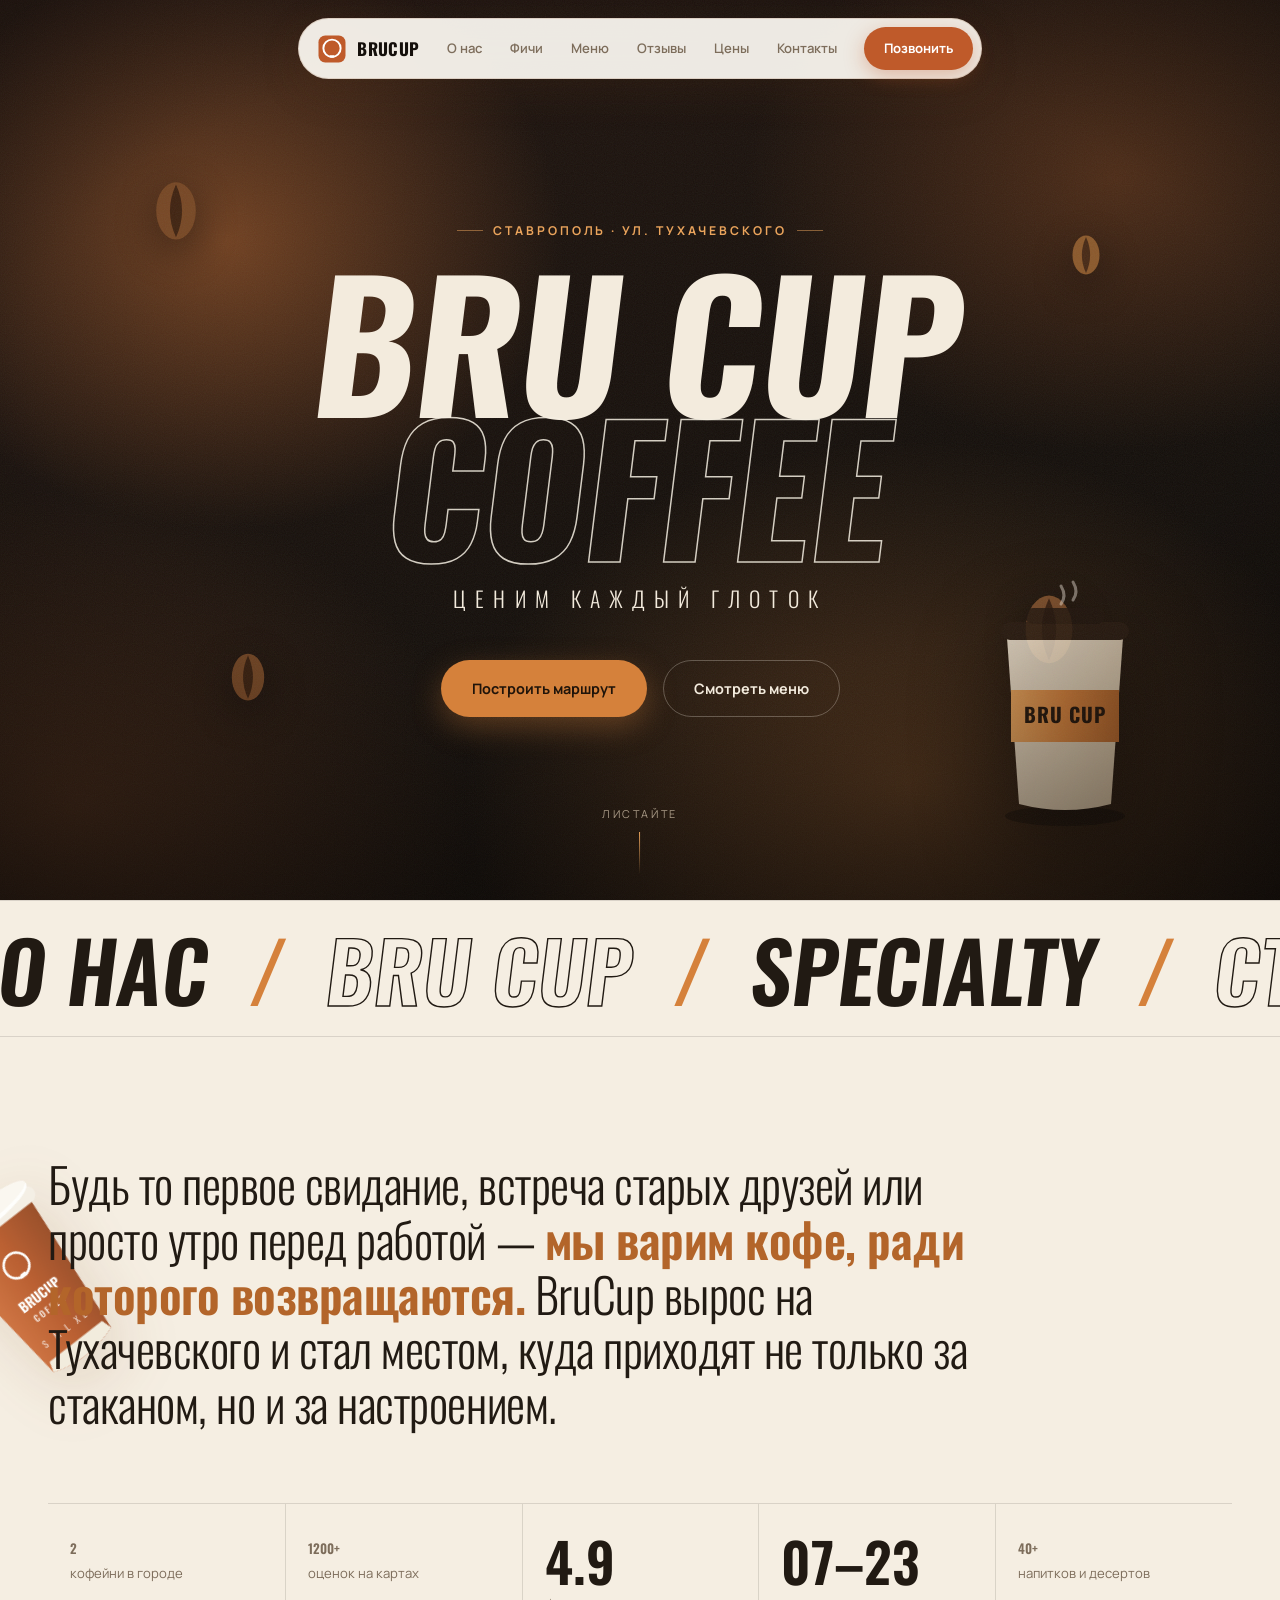
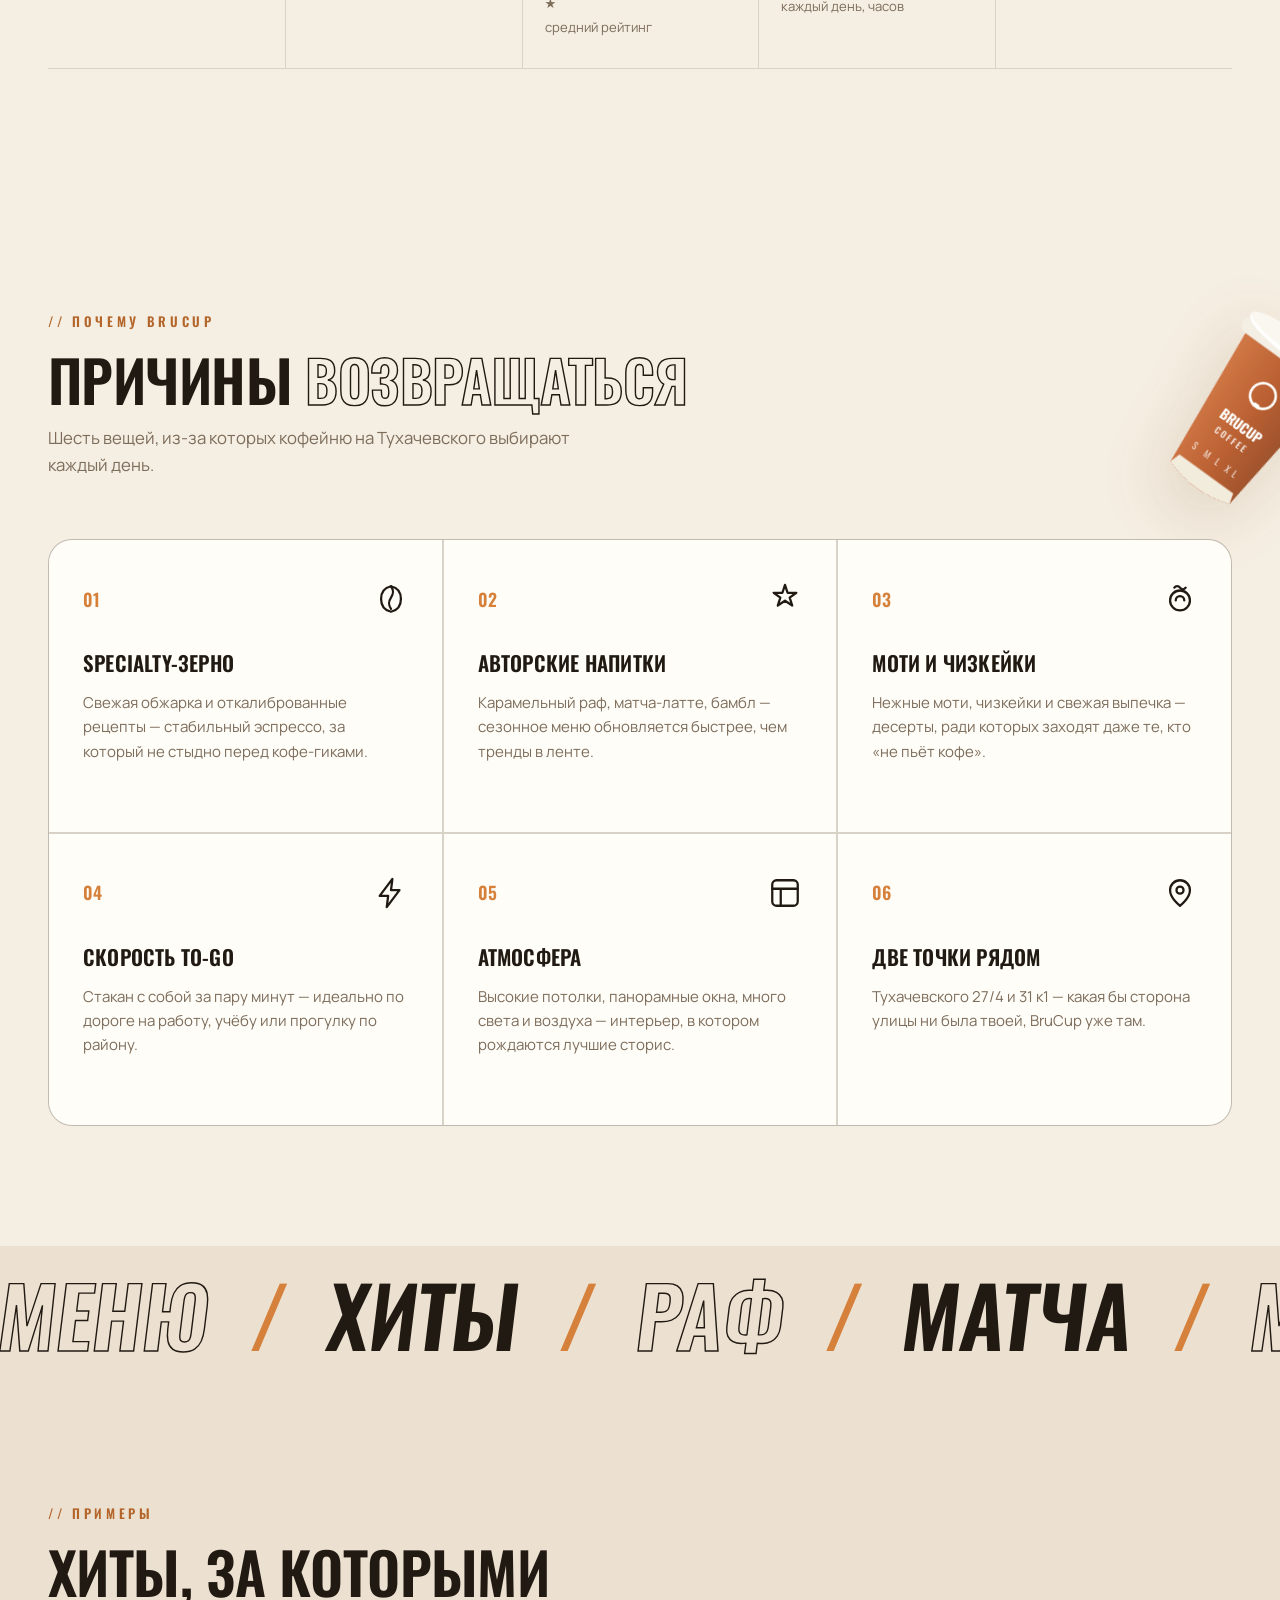
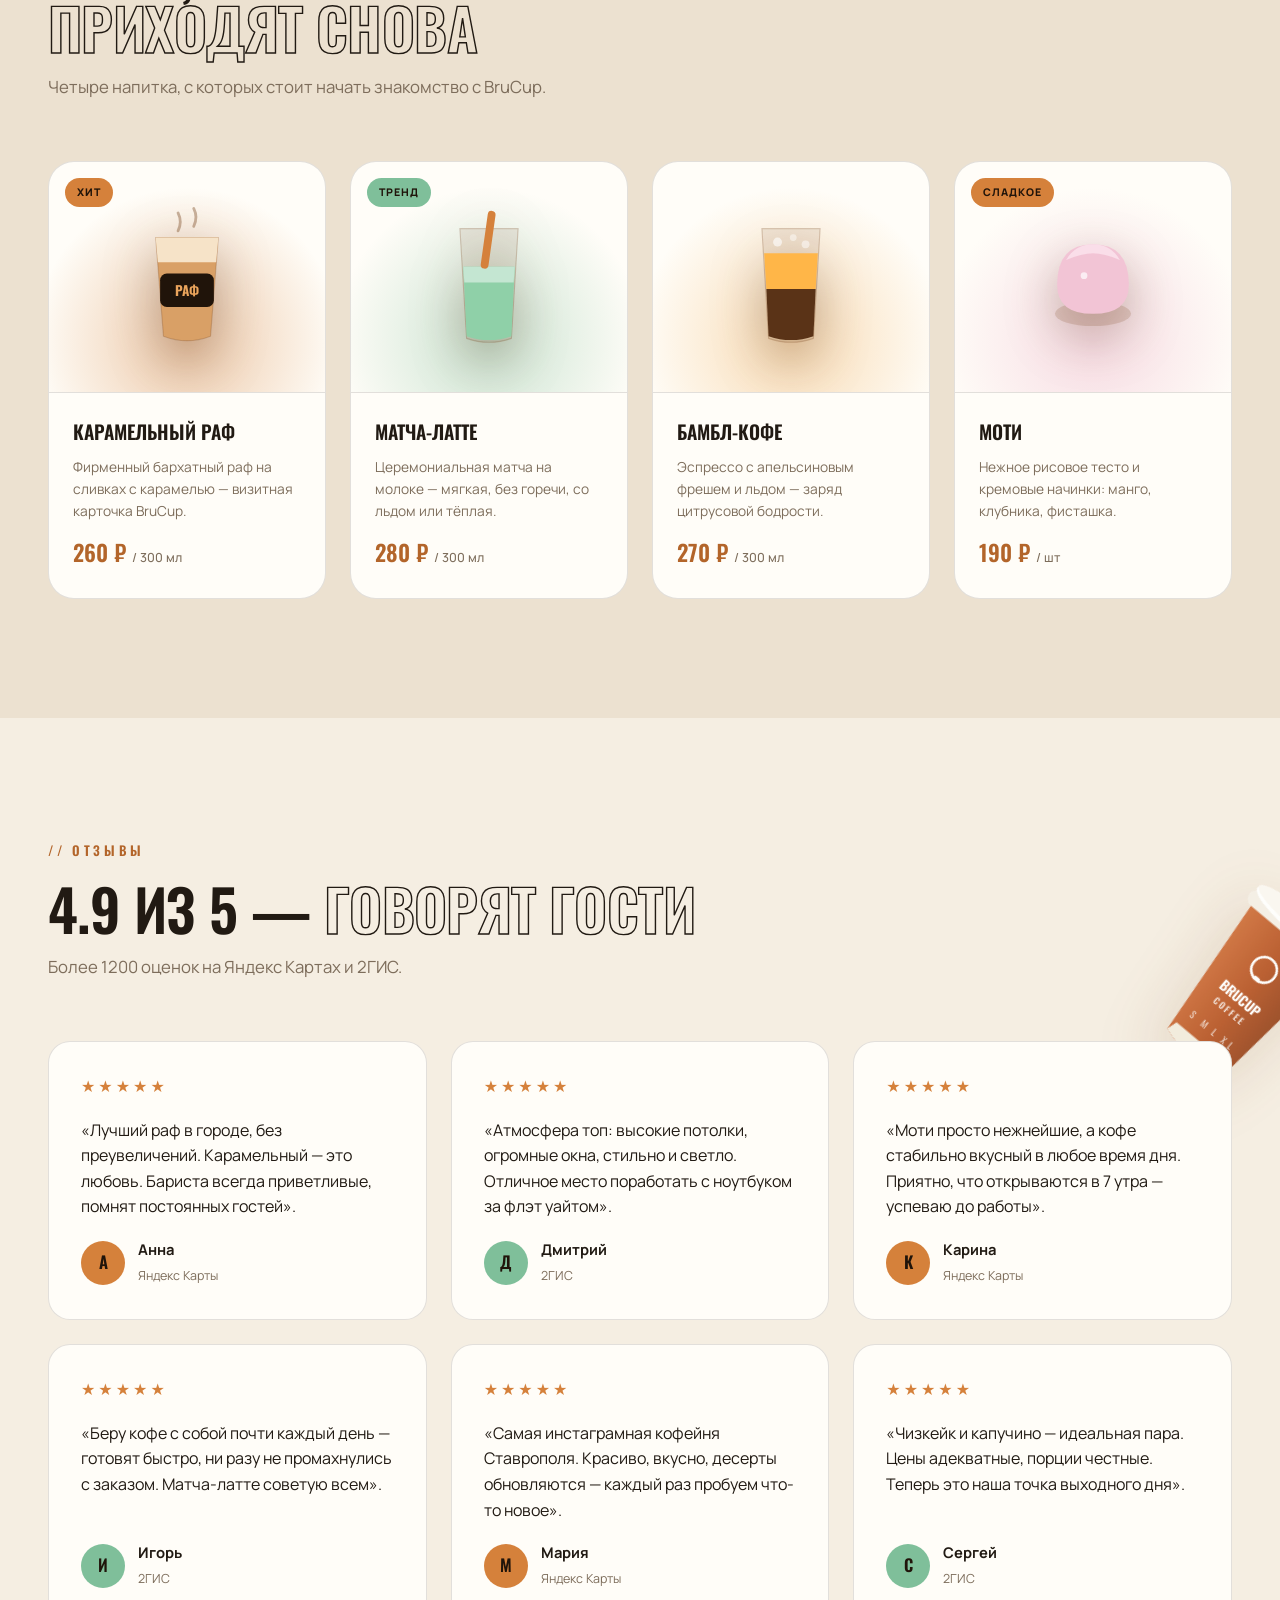
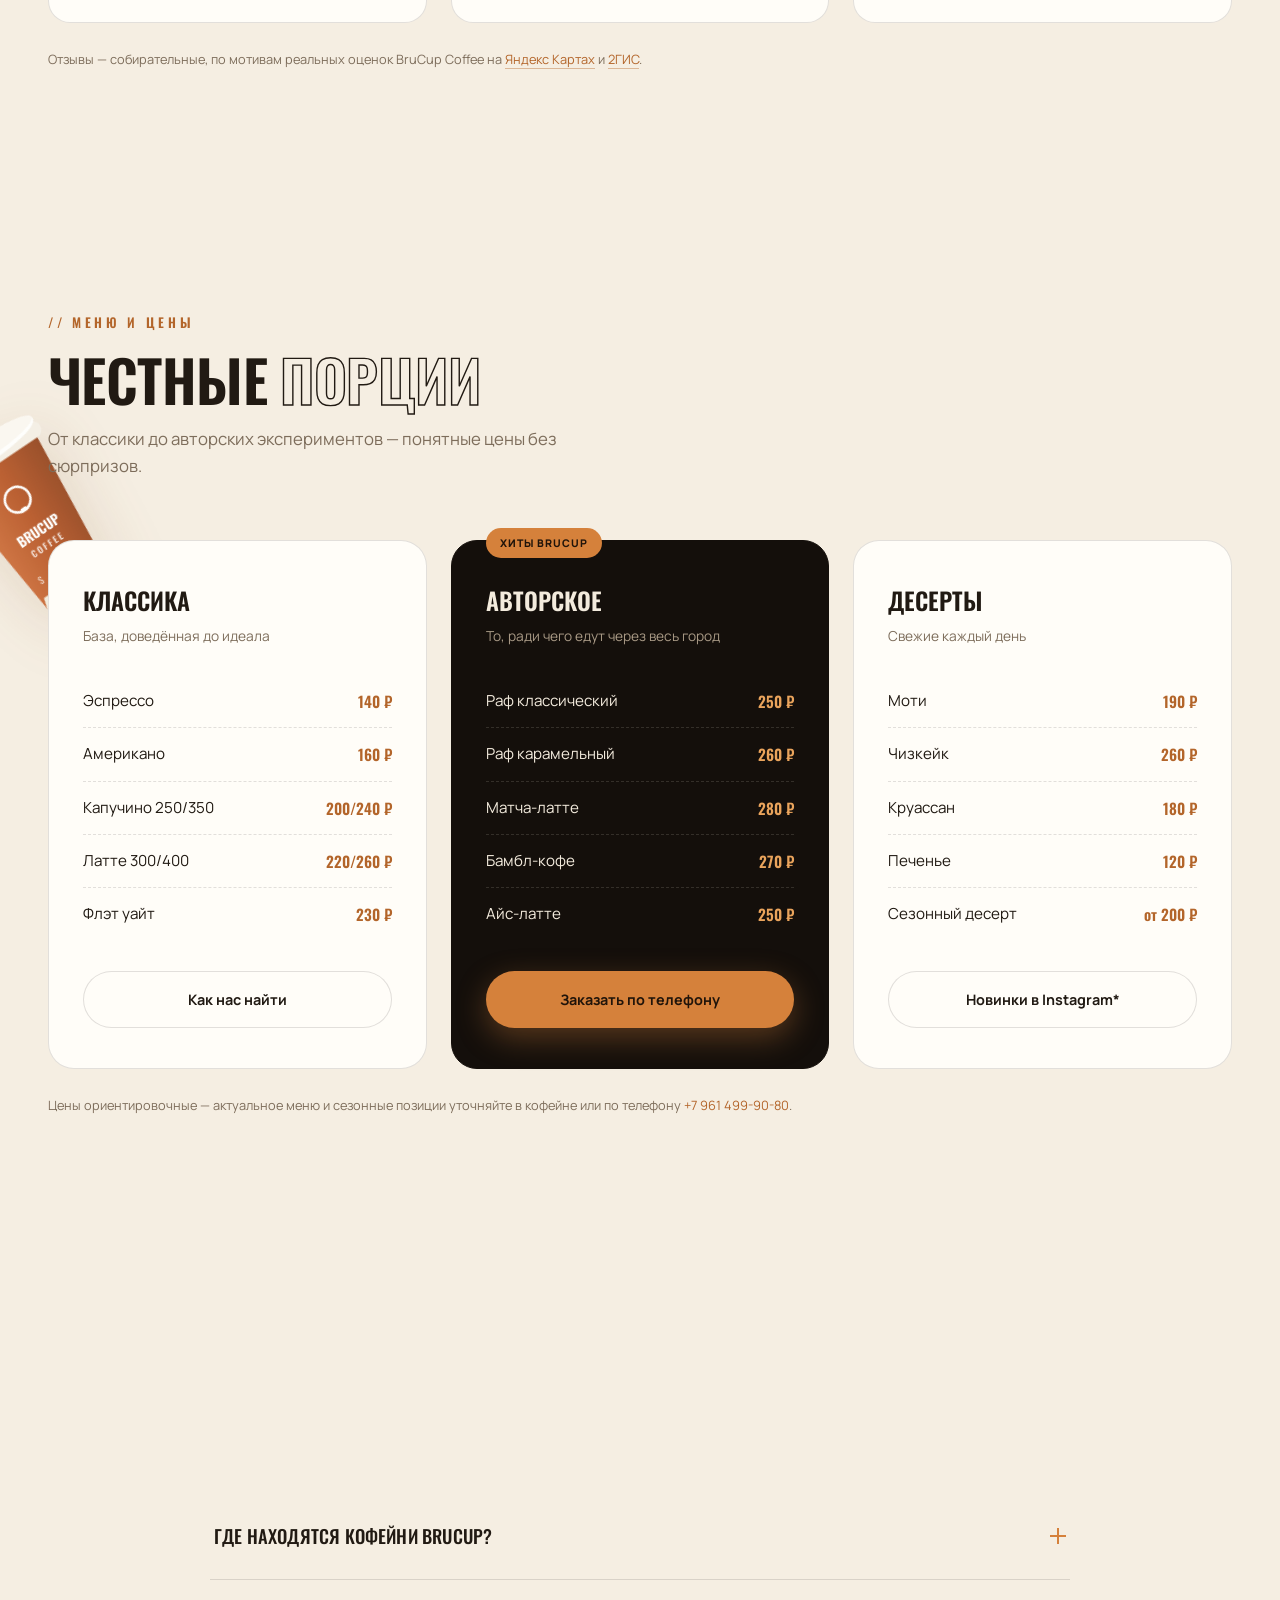
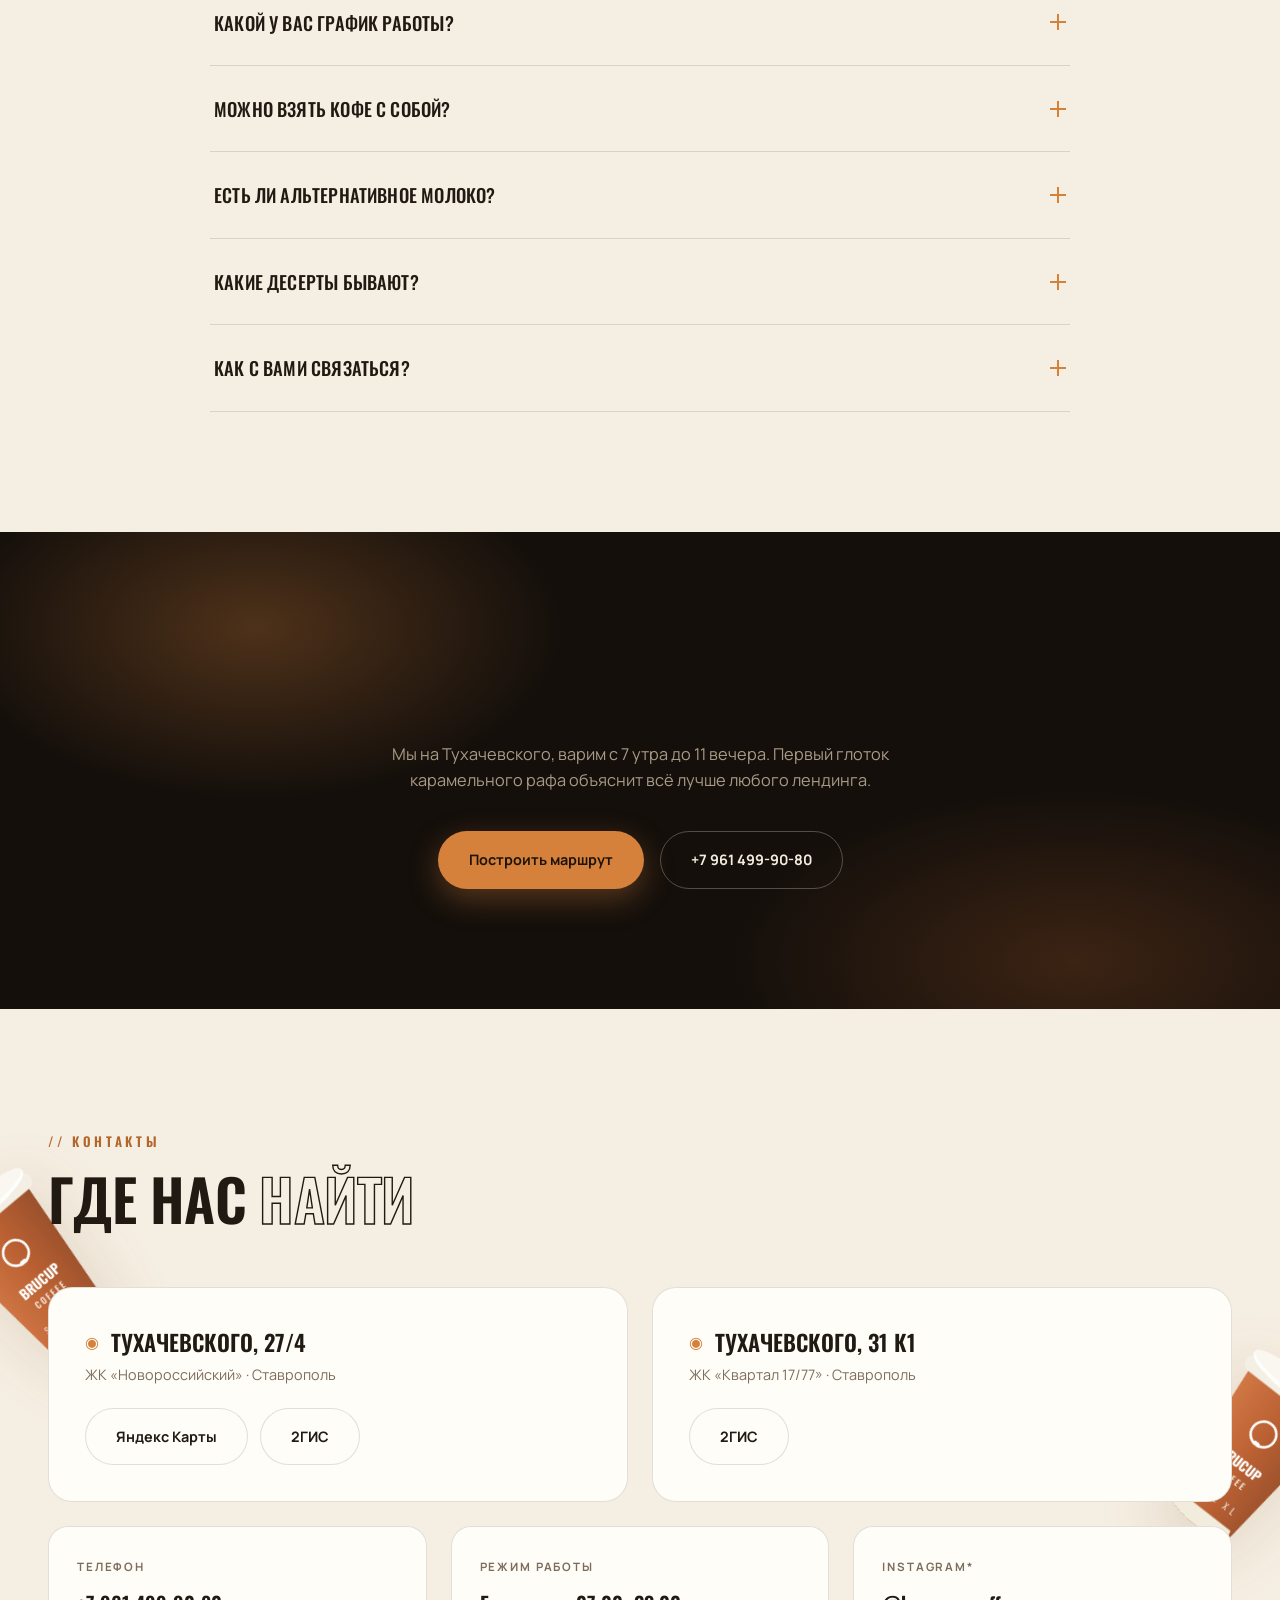
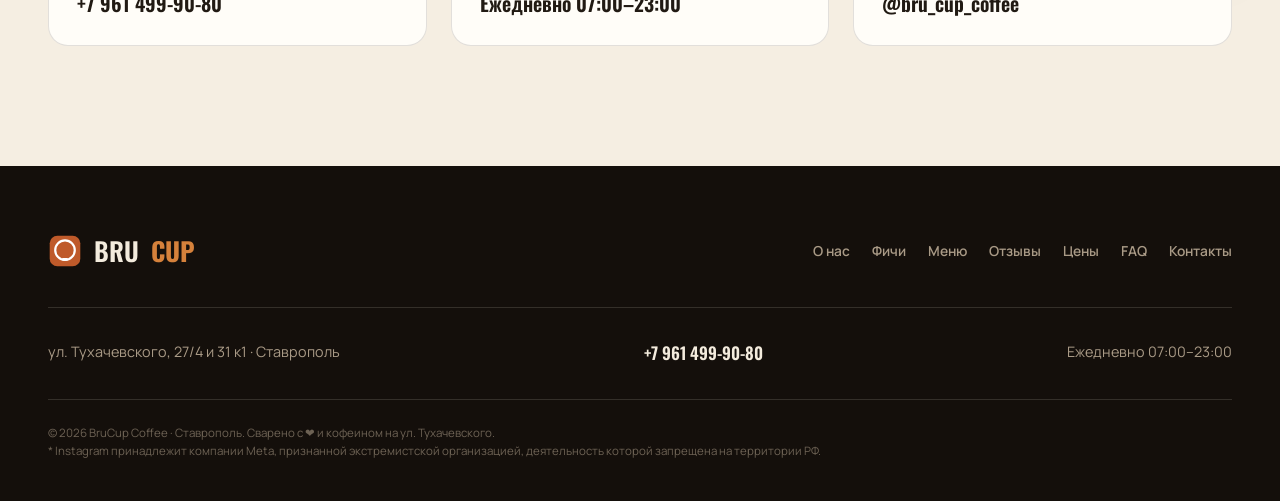
==== commit e71f9be6: "brucup: brand-logo nav, coffee-pour preloader, 45° side cups, drop custom cursor - Remove the custom" ====
--- a/brucup/index.html
+++ b/brucup/index.html
@@ -29,6 +29,8 @@
   --amber:#d5813b;
   --amber-deep:#b3652a;
   --amber-soft:#eaa45c;
+  --brand:#bf5a2a;
+  --brand-deep:#9c4419;
   --line:rgba(20,15,11,.12);
   --line-d:rgba(245,238,226,.14);
   --ease:cubic-bezier(.16,1,.3,1);
@@ -50,41 +52,22 @@
 .dsp{font-family:var(--f-display);font-weight:600;line-height:.95;letter-spacing:-.005em}
 .amber{color:var(--amber)}
 
-/* ---------- custom cursor (blend, adaptive to bg) ---------- */
-.cursor{position:fixed;left:0;top:0;width:22px;height:22px;border:1.6px solid #fff;border-radius:50%;
-  transform:translate(-50%,-50%);pointer-events:none;z-index:9999;mix-blend-mode:difference;
-  transition:width .28s var(--ease),height .28s var(--ease),background-color .28s;will-change:transform}
-.cursor.hot{width:48px;height:48px;background:#fff}
-.cursor.hide{opacity:0}
-body.cursor-on{cursor:none}
-body.cursor-on a,body.cursor-on button,body.cursor-on summary{cursor:none}
-
-/* ---------- floating pill nav (Baggins) ---------- */
+/* ---------- floating pill nav (brand logo, light) ---------- */
 .nav{position:fixed;top:18px;left:0;right:0;z-index:100;display:flex;justify-content:center;pointer-events:none}
-.nav__pill{
-  pointer-events:auto;display:flex;align-items:center;gap:8px;
-  padding:9px 9px 9px 22px;border-radius:999px;
-  background:rgba(20,15,11,.42);border:1px solid rgba(245,238,226,.16);
-  backdrop-filter:blur(16px) saturate(1.2);
-  box-shadow:0 10px 40px rgba(0,0,0,.28);
-  transition:background .4s var(--ease),border-color .4s var(--ease),box-shadow .4s var(--ease);
-}
-.nav.is-light .nav__pill{background:rgba(255,253,248,.9);border-color:var(--line);box-shadow:0 12px 40px rgba(90,60,30,.14)}
-.nav__logo{display:flex;align-items:center;gap:9px;font-family:var(--f-display);font-weight:600;font-size:1.02rem;letter-spacing:.01em;color:var(--on-dark);transition:color .4s}
-.nav.is-light .nav__logo{color:var(--text)}
-.nav__logo .cup{width:26px;height:26px;flex:none}
-.nav__logo b{color:var(--amber);font-weight:700}
-.nav__links{display:flex;gap:4px;margin:0 6px}
-.nav__links a{font-size:.82rem;font-weight:600;color:var(--on-dark-mut);padding:8px 13px;border-radius:999px;transition:color .25s,background .25s}
-.nav.is-light .nav__links a{color:var(--muted)}
-.nav__links a:hover{color:var(--on-dark);background:rgba(245,238,226,.1)}
-.nav.is-light .nav__links a:hover{color:var(--text);background:rgba(20,15,11,.05)}
-.nav__cta{font-family:var(--f-body);font-weight:700;font-size:.82rem;padding:11px 20px;border-radius:999px;background:var(--amber);color:#20140a;transition:transform .2s var(--ease),box-shadow .25s;box-shadow:0 6px 20px rgba(213,129,59,.35);white-space:nowrap}
-.nav__cta:hover{transform:translateY(-2px);box-shadow:0 10px 28px rgba(213,129,59,.5)}
-.nav__burger{display:none;width:42px;height:42px;border-radius:50%;border:1px solid rgba(245,238,226,.2);background:transparent;flex-direction:column;align-items:center;justify-content:center;gap:5px}
-.nav.is-light .nav__burger{border-color:var(--line)}
-.nav__burger span{width:17px;height:2px;background:var(--on-dark);border-radius:2px;transition:transform .3s var(--ease),opacity .2s}
-.nav.is-light .nav__burger span{background:var(--text)}
+.nav__pill{pointer-events:auto;display:flex;align-items:center;gap:8px;padding:8px 8px 8px 18px;border-radius:999px;
+  background:rgba(255,252,246,.92);border:1px solid rgba(140,90,50,.18);
+  backdrop-filter:blur(14px) saturate(1.1);box-shadow:0 12px 40px rgba(90,50,20,.18);
+  transition:box-shadow .4s var(--ease)}
+.nav.is-stuck .nav__pill{box-shadow:0 16px 46px rgba(90,50,20,.26)}
+.nav__logo{display:flex;align-items:center;gap:10px;font-family:var(--f-display);font-weight:700;text-transform:uppercase;font-size:1.06rem;letter-spacing:.02em;color:var(--ink)}
+.nav__logo .brand{width:30px;height:30px;flex:none}
+.nav__links{display:flex;gap:2px;margin:0 6px}
+.nav__links a{font-size:.82rem;font-weight:600;color:var(--muted);padding:8px 13px;border-radius:999px;transition:color .25s,background .25s}
+.nav__links a:hover{color:var(--ink);background:rgba(191,90,42,.1)}
+.nav__cta{font-family:var(--f-body);font-weight:700;font-size:.82rem;padding:11px 20px;border-radius:999px;background:var(--brand);color:#fff;transition:transform .2s var(--ease),box-shadow .25s;box-shadow:0 6px 20px rgba(191,90,42,.35);white-space:nowrap}
+.nav__cta:hover{transform:translateY(-2px);box-shadow:0 10px 28px rgba(191,90,42,.5)}
+.nav__burger{display:none;width:42px;height:42px;border-radius:50%;border:1px solid rgba(140,90,50,.2);background:transparent;flex-direction:column;align-items:center;justify-content:center;gap:5px}
+.nav__burger span{width:17px;height:2px;background:var(--ink);border-radius:2px;transition:transform .3s var(--ease),opacity .2s}
 .nav__burger[aria-expanded="true"] span:nth-child(1){transform:translateY(7px) rotate(45deg)}
 .nav__burger[aria-expanded="true"] span:nth-child(2){opacity:0}
 .nav__burger[aria-expanded="true"] span:nth-child(3){transform:translateY(-7px) rotate(-45deg)}
@@ -315,6 +298,34 @@
 .foot__mid a{color:var(--on-dark);font-family:var(--f-display);font-weight:600;font-size:1.05rem}
 .foot__note{font-size:.72rem;color:rgba(169,154,134,.6);line-height:1.6;border-top:1px solid var(--line-d);padding-top:24px}
 
+/* ---------- preloader: coffee pours into BruCup cup, lid closes ---------- */
+#loader{position:fixed;inset:0;z-index:10000;display:grid;place-items:center;
+  background:radial-gradient(60% 60% at 50% 42%,#fbf5ea,#efe4d2)}
+#loader.done{opacity:0;visibility:hidden;transition:opacity .6s ease,visibility .6s ease}
+.ld__stage{position:relative;width:290px;max-width:78vw;text-align:center}
+.ld__svg{width:100%;height:auto;overflow:visible}
+.ld__pour{fill:none;stroke-linecap:round}
+.ld__cup{animation:ldRise .55s var(--ease) both}
+.ld__coffee{transform-box:fill-box;transform-origin:center;transform:scale(.16);opacity:.35;animation:ldFill .9s ease-out 1.5s forwards}
+.ld__lid{transform:translateY(-96px);opacity:0;animation:ldLid .6s cubic-bezier(.34,1.55,.6,1) 2.3s forwards}
+.ld__steam{opacity:0;animation:ldSteam 1.6s ease-out 2.95s forwards}
+.ld__label{margin-top:22px;font-family:var(--f-display);font-weight:600;text-transform:uppercase;letter-spacing:.34em;font-size:.82rem;color:var(--brand-deep);opacity:0;animation:ldLabel .7s ease .4s forwards}
+@keyframes ldRise{from{transform:translateY(22px);opacity:0}to{transform:none;opacity:1}}
+@keyframes ldFill{to{transform:scale(1);opacity:1}}
+@keyframes ldLid{0%{transform:translateY(-96px);opacity:0}60%{opacity:1}100%{transform:translateY(0);opacity:1}}
+@keyframes ldSteam{0%{opacity:0}30%{opacity:.65}100%{opacity:0;transform:translateY(-16px)}}
+@keyframes ldLabel{to{opacity:1}}
+@media (prefers-reduced-motion:reduce){#loader{display:none}}
+
+/* ---------- side decorative cups (45°, scroll jerk) ---------- */
+.side-cup{position:absolute;width:150px;aspect-ratio:140/210;z-index:0;pointer-events:none;opacity:.9;
+  transform:rotate(var(--rot,-40deg));filter:drop-shadow(0 22px 30px rgba(120,60,20,.16));will-change:transform}
+.side-cup--l{left:-46px}
+.side-cup--r{right:-46px}
+.sec .wrap{position:relative;z-index:1}
+@media (max-width:900px){.side-cup{width:104px}}
+@media (max-width:600px){.side-cup{display:none}}
+
 @media (max-width:760px){
   .nav__links,.nav__cta{display:none}
   .nav__burger{display:flex}
@@ -325,14 +336,65 @@
 </head>
 <body>
 
-<div class="cursor hide" aria-hidden="true"></div>
+<!-- ================= PRELOADER ================= -->
+<div id="loader">
+  <div class="ld__stage">
+    <svg class="ld__svg" viewBox="0 0 300 470" aria-hidden="true">
+      <defs>
+        <linearGradient id="ldBody" x1="0" y1="0" x2="1" y2="0"><stop offset="0" stop-color="#cd6a34"/><stop offset=".5" stop-color="#b5501f"/><stop offset="1" stop-color="#8f3d16"/></linearGradient>
+        <linearGradient id="ldPourG" x1="0" y1="0" x2="0" y2="1"><stop offset="0" stop-color="#7a4522"/><stop offset="1" stop-color="#3f2110"/></linearGradient>
+      </defs>
+      <path id="pourPath" class="ld__pour" d="M150 24 C216 92 92 156 158 220 C208 260 118 296 150 300" stroke="url(#ldPourG)" stroke-width="9"/>
+      <g class="ld__cup">
+        <ellipse cx="150" cy="446" rx="42" ry="8" fill="rgba(120,60,20,.16)"/>
+        <path d="M100 300 L200 300 L189 434 Q150 446 111 434 Z" fill="url(#ldBody)"/>
+        <path d="M114 424 L186 424 L189 434 Q150 446 111 434 Z" fill="#f2ebdd"/>
+        <ellipse cx="150" cy="300" rx="50" ry="13" fill="#241408"/>
+        <ellipse class="ld__coffee" cx="150" cy="300" rx="46" ry="11" fill="#4a260f"/>
+        <circle cx="150" cy="344" r="12" fill="none" stroke="#fff" stroke-width="2.4"/>
+        <rect x="146.6" y="353" width="6.8" height="3.2" rx="1.6" fill="#fff"/>
+        <text x="150" y="386" text-anchor="middle" font-family="Oswald,sans-serif" font-weight="700" font-size="15" fill="#fff">BRUCUP</text>
+        <text x="150" y="402" text-anchor="middle" font-family="Oswald,sans-serif" font-weight="600" font-size="9" letter-spacing="2" fill="rgba(255,255,255,.82)">COFFEE</text>
+        <text x="150" y="420" text-anchor="middle" font-family="Oswald,sans-serif" font-size="9.5" letter-spacing="3" fill="rgba(255,255,255,.72)">S  M  L  XL</text>
+      </g>
+      <g class="ld__steam" fill="none" stroke="#b98a5e" stroke-width="3" stroke-linecap="round">
+        <path d="M140 276 q-8 -12 0 -24"/><path d="M160 276 q8 -12 0 -24"/>
+      </g>
+      <g class="ld__lid">
+        <rect x="96" y="286" width="108" height="15" rx="7" fill="#efe7d8"/>
+        <ellipse cx="150" cy="286" rx="52" ry="12" fill="#ffffff"/>
+        <ellipse cx="150" cy="284" rx="52" ry="10" fill="#fbf8f2"/>
+        <rect x="140" y="278" width="20" height="6" rx="3" fill="#ddd2c0"/>
+      </g>
+    </svg>
+    <div class="ld__label">BruCup Coffee</div>
+  </div>
+</div>
+
+<!-- reusable BruCup cup (for side decorations) -->
+<svg width="0" height="0" style="position:absolute" aria-hidden="true">
+  <symbol id="cupArt" viewBox="0 0 140 210">
+    <defs><linearGradient id="cupG" x1="0" y1="0" x2="1" y2="0"><stop offset="0" stop-color="#cd6a34"/><stop offset=".5" stop-color="#b5501f"/><stop offset="1" stop-color="#8f3d16"/></linearGradient></defs>
+    <path d="M22 46 L118 46 L104 186 Q70 198 36 186 Z" fill="url(#cupG)"/>
+    <path d="M39 176 L101 176 L104 186 Q70 198 36 186 Z" fill="#f2ebdd"/>
+    <rect x="14" y="32" width="112" height="16" rx="8" fill="#f4efe6"/>
+    <ellipse cx="70" cy="31" rx="54" ry="12" fill="#ffffff"/>
+    <ellipse cx="70" cy="29" rx="54" ry="10" fill="#fbf8f2"/>
+    <rect x="60" y="24" width="20" height="6" rx="3" fill="#e2d8c7"/>
+    <circle cx="70" cy="86" r="12" fill="none" stroke="#fff" stroke-width="2.4"/>
+    <rect x="66.6" y="95" width="6.8" height="3.2" rx="1.6" fill="#fff"/>
+    <text x="70" y="126" text-anchor="middle" font-family="Oswald,sans-serif" font-weight="700" font-size="13" fill="#fff">BRUCUP</text>
+    <text x="70" y="140" text-anchor="middle" font-family="Oswald,sans-serif" font-weight="600" font-size="8.5" letter-spacing="2" fill="rgba(255,255,255,.82)">COFFEE</text>
+    <text x="70" y="164" text-anchor="middle" font-family="Oswald,sans-serif" font-size="9" letter-spacing="3" fill="rgba(255,255,255,.78)">S  M  L  XL</text>
+  </symbol>
+</svg>
 
 <!-- ================= NAV ================= -->
 <div class="nav" id="nav">
   <nav class="nav__pill" aria-label="Основная навигация">
     <a href="#hero" class="nav__logo">
-      <svg class="cup" viewBox="0 0 40 32" fill="none" stroke="currentColor" stroke-width="2.4" stroke-linecap="round" stroke-linejoin="round"><path d="M4 11h26v7a9 9 0 0 1-9 9H13a9 9 0 0 1-9-9z"/><path d="M30 13h3a4 4 0 0 1 0 8h-3"/><path d="M11 3c-1.4 1.6-1.4 3.4 0 5M19 3c-1.4 1.6-1.4 3.4 0 5"/></svg>
-      Bru<b>Cup</b>
+      <svg class="brand" viewBox="0 0 40 40" aria-hidden="true"><rect x="2" y="2" width="36" height="36" rx="9" fill="#bf5a2a"/><circle cx="20" cy="19" r="11.5" fill="none" stroke="#fff" stroke-width="2.6"/><rect x="16.4" y="28.2" width="7.2" height="3.4" rx="1.7" fill="#fff"/></svg>
+      BruCup
     </a>
     <div class="nav__links">
       <a href="#about">О нас</a>
@@ -408,6 +470,7 @@
 
 <!-- ================= ABOUT ================= -->
 <section class="sec about" id="about">
+  <svg class="side-cup side-cup--l" viewBox="0 0 140 210" data-depth="1.3" data-rot="-38" style="--rot:-38deg;top:14%" aria-hidden="true"><use href="#cupArt"/></svg>
   <div class="wrap">
     <p class="about__lead rv">Будь то первое свидание, встреча старых друзей или просто утро перед работой — <b>мы варим кофе, ради которого возвращаются.</b> BruCup вырос на Тухачевского и стал местом, куда приходят не только за стаканом, но и за настроением.</p>
     <div class="stats">
@@ -422,6 +485,7 @@
 
 <!-- ================= FEATURES ================= -->
 <section class="sec feat" id="features">
+  <svg class="side-cup side-cup--r" viewBox="0 0 140 210" data-depth="1.05" data-rot="36" style="--rot:36deg;top:8%" aria-hidden="true"><use href="#cupArt"/></svg>
   <div class="wrap">
     <div class="sec__head rv">
       <span class="sec__kicker">// Почему BruCup</span>
@@ -516,6 +580,7 @@
 
 <!-- ================= REVIEWS ================= -->
 <section class="sec rev" id="reviews">
+  <svg class="side-cup side-cup--r" viewBox="0 0 140 210" data-depth="1.3" data-rot="40" style="--rot:40deg;top:12%" aria-hidden="true"><use href="#cupArt"/></svg>
   <div class="wrap">
     <div class="sec__head rv">
       <span class="sec__kicker">// Отзывы</span>
@@ -536,6 +601,7 @@
 
 <!-- ================= PRICES ================= -->
 <section class="sec prices" id="prices">
+  <svg class="side-cup side-cup--l" viewBox="0 0 140 210" data-depth="1.1" data-rot="-34" style="--rot:-34deg;top:18%" aria-hidden="true"><use href="#cupArt"/></svg>
   <div class="wrap">
     <div class="sec__head rv">
       <span class="sec__kicker">// Меню и цены</span>
@@ -613,6 +679,8 @@
 
 <!-- ================= CONTACTS ================= -->
 <section class="sec contacts" id="contacts">
+  <svg class="side-cup side-cup--l" viewBox="0 0 140 210" data-depth="1.2" data-rot="-40" style="--rot:-40deg;top:16%" aria-hidden="true"><use href="#cupArt"/></svg>
+  <svg class="side-cup side-cup--r" viewBox="0 0 140 210" data-depth="0.9" data-rot="38" style="--rot:38deg;top:40%" aria-hidden="true"><use href="#cupArt"/></svg>
   <div class="wrap">
     <div class="sec__head rv">
       <span class="sec__kicker">// Контакты</span>
@@ -648,7 +716,7 @@
   <div class="wrap">
     <div class="foot__top">
       <a href="#hero" class="foot__logo">
-        <svg class="cup" viewBox="0 0 40 32" fill="none" stroke="currentColor" stroke-width="2.4" stroke-linecap="round" stroke-linejoin="round"><path d="M4 11h26v7a9 9 0 0 1-9 9H13a9 9 0 0 1-9-9z"/><path d="M30 13h3a4 4 0 0 1 0 8h-3"/><path d="M11 3c-1.4 1.6-1.4 3.4 0 5M19 3c-1.4 1.6-1.4 3.4 0 5"/></svg>
+        <svg class="cup" viewBox="0 0 40 40" aria-hidden="true"><rect x="2" y="2" width="36" height="36" rx="9" fill="#bf5a2a"/><circle cx="20" cy="19" r="11.5" fill="none" stroke="#fff" stroke-width="2.6"/><rect x="16.4" y="28.2" width="7.2" height="3.4" rx="1.7" fill="#fff"/></svg>
         Bru<b>Cup</b>
       </a>
       <nav class="foot__nav">
@@ -680,22 +748,48 @@
   var $ = function (s, c) { return (c || document).querySelector(s); };
   var $$ = function (s, c) { return Array.prototype.slice.call((c || document).querySelectorAll(s)); };
 
-  /* --- nav: swap to light theme once we leave the dark hero --- */
+  /* --- nav: deepen shadow once scrolled --- */
   function nav() {
     var el = $("#nav");
-    var onScroll = function () { el.classList.toggle("is-light", window.scrollY > window.innerHeight * 0.82); };
+    var onScroll = function () { el.classList.toggle("is-stuck", window.scrollY > 24); };
     onScroll();
     addEventListener("scroll", onScroll, { passive: true });
+  }
+
+  /* --- preloader: coffee pours along the S-path, cup fills, lid closes --- */
+  function loader() {
+    var l = $("#loader");
+    if (!l) return;
+    if (reduced) { l.style.display = "none"; return; }
+    document.body.style.overflow = "hidden";
+    var p = $("#pourPath");
+    if (p && p.getTotalLength) {
+      var L = p.getTotalLength();
+      p.style.strokeDasharray = L;
+      p.style.strokeDashoffset = L;
+      p.getBoundingClientRect();
+      p.style.transition = "stroke-dashoffset 1.25s cubic-bezier(.5,0,.5,1) .55s";
+      requestAnimationFrame(function () { p.style.strokeDashoffset = "0"; });
+    }
+    var dismiss = function () {
+      l.classList.add("done");
+      document.body.style.overflow = "";
+      setTimeout(function () { l.style.display = "none"; }, 650);
+    };
+    var t = setTimeout(dismiss, 3700);
+    l.addEventListener("click", function () { clearTimeout(t); dismiss(); });
   }
 
   /* --- single rAF parallax: pointer + scroll drive [data-depth]
          + hero title scroll parallax/fade (Etlon cinematic) --- */
   function parallax() {
     if (reduced) return;
-    var layers = $$("[data-depth]");
+    var layers = $$("[data-depth]").filter(function (el) { return !el.classList.contains("side-cup"); });
+    var cups = $$(".side-cup");
     var title = $("#heroTitle");
     var hero = $("#hero");
     var mx = 0, my = 0, tx = 0, ty = 0;
+    var lastSy = window.scrollY, vy = 0;
     if (fine && hero) {
       hero.addEventListener("pointermove", function (e) {
         var r = hero.getBoundingClientRect();
@@ -707,9 +801,18 @@
     (function frame() {
       mx = lerp(mx, tx, 0.06); my = lerp(my, ty, 0.06);
       var sy = window.scrollY;
+      vy = lerp(vy, sy - lastSy, 0.22); lastSy = sy;
       for (var i = 0; i < layers.length; i++) {
         var d = parseFloat(layers[i].dataset.depth) || 0;
         layers[i].style.transform = "translate3d(" + (mx * d * 28).toFixed(1) + "px," + (my * d * 22 + sy * d * 0.14).toFixed(1) + "px,0)";
+      }
+      // side cups: rise as you scroll down + a springy jerk from scroll velocity
+      for (var j = 0; j < cups.length; j++) {
+        var cd = parseFloat(cups[j].dataset.depth) || 1;
+        var rot = cups[j].dataset.rot || "-40";
+        var base = -sy * 0.018 * cd;
+        var jerk = clamp(-vy * cd * 0.55, -26, 26);
+        cups[j].style.transform = "translateY(" + (base + jerk).toFixed(1) + "px) rotate(" + rot + "deg)";
       }
       if (title) {
         title.style.transform = "translateY(" + (sy * 0.22).toFixed(1) + "px)";
@@ -774,27 +877,6 @@
     });
   }
 
-  /* --- adaptive blend cursor --- */
-  function cursor() {
-    if (!fine || reduced) return;
-    var c = $(".cursor");
-    if (!c) return;
-    document.body.classList.add("cursor-on");
-    var x = innerWidth / 2, y = innerHeight / 2, cx = x, cy = y, moved = false;
-    addEventListener("pointermove", function (e) {
-      x = e.clientX; y = e.clientY;
-      if (!moved) { moved = true; cx = x; cy = y; c.classList.remove("hide"); }
-      var t = e.target.closest("a,button,summary,[data-tilt]");
-      c.classList.toggle("hot", !!t);
-    }, { passive: true });
-    document.addEventListener("mouseleave", function () { c.classList.add("hide"); });
-    (function loop() {
-      cx = lerp(cx, x, 0.2); cy = lerp(cy, y, 0.2);
-      c.style.transform = "translate(" + cx + "px," + cy + "px) translate(-50%,-50%)";
-      requestAnimationFrame(loop);
-    })();
-  }
-
   /* --- mobile menu --- */
   function menu() {
     var b = $("#burger"), m = $("#mmenu");
@@ -813,7 +895,7 @@
 
   function misc() { var y = $("#year"); if (y) y.textContent = new Date().getFullYear(); }
 
-  function init() { nav(); parallax(); reveal(); counters(); tilt(); cursor(); menu(); misc(); }
+  function init() { loader(); nav(); parallax(); reveal(); counters(); tilt(); menu(); misc(); }
   if (document.readyState === "loading") document.addEventListener("DOMContentLoaded", init);
   else init();
 })();
